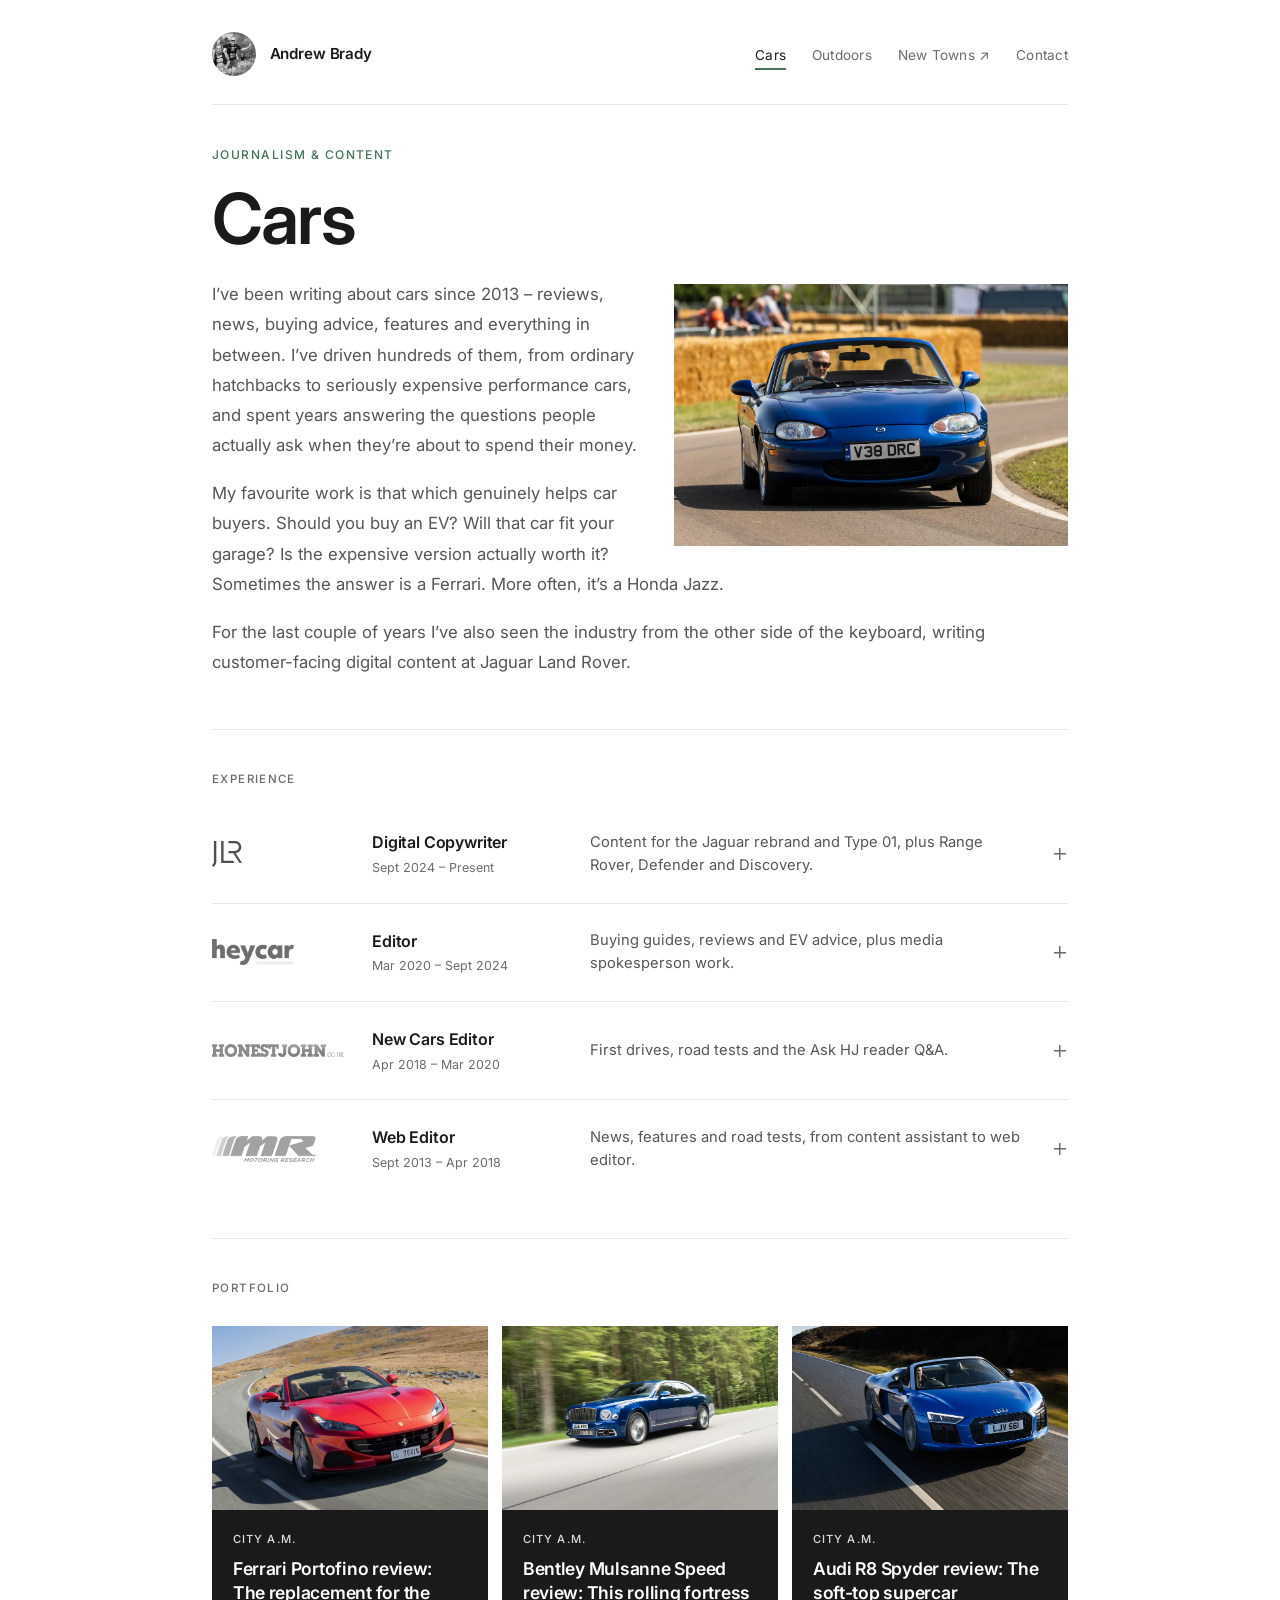
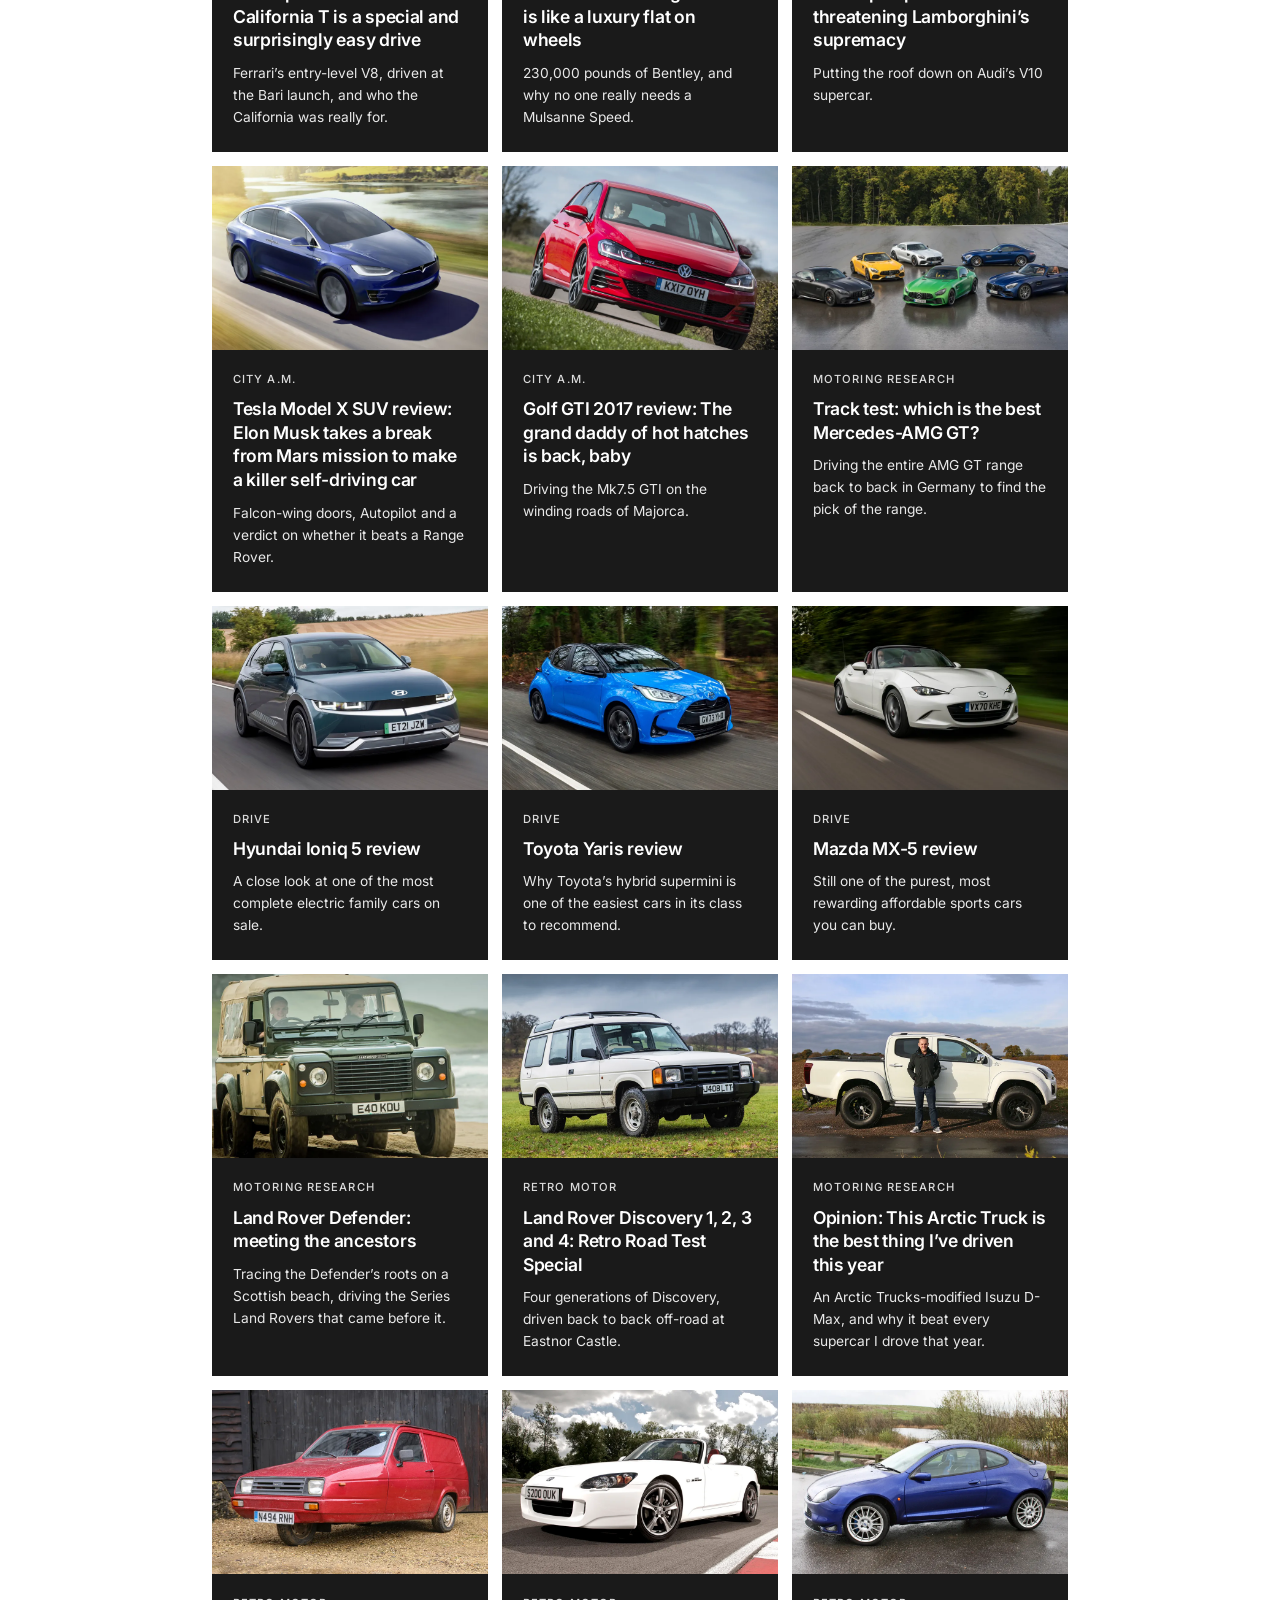
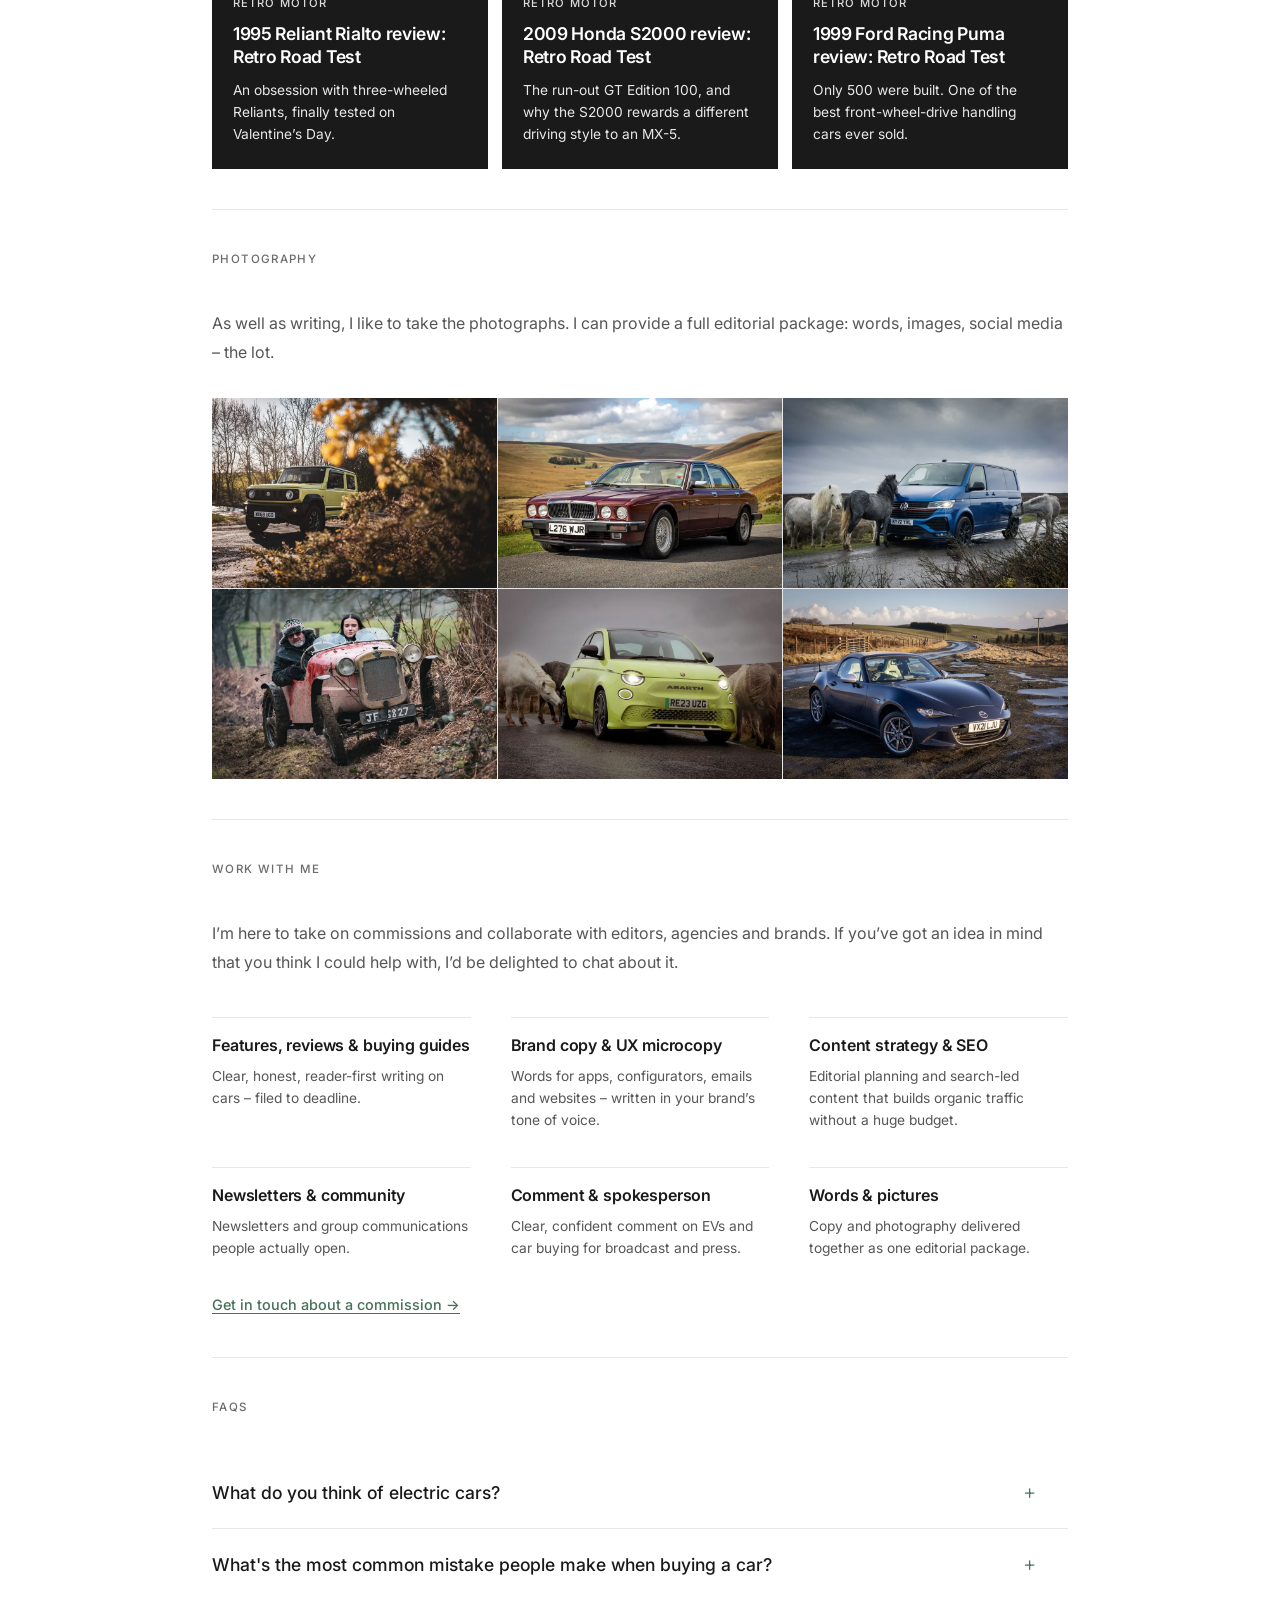
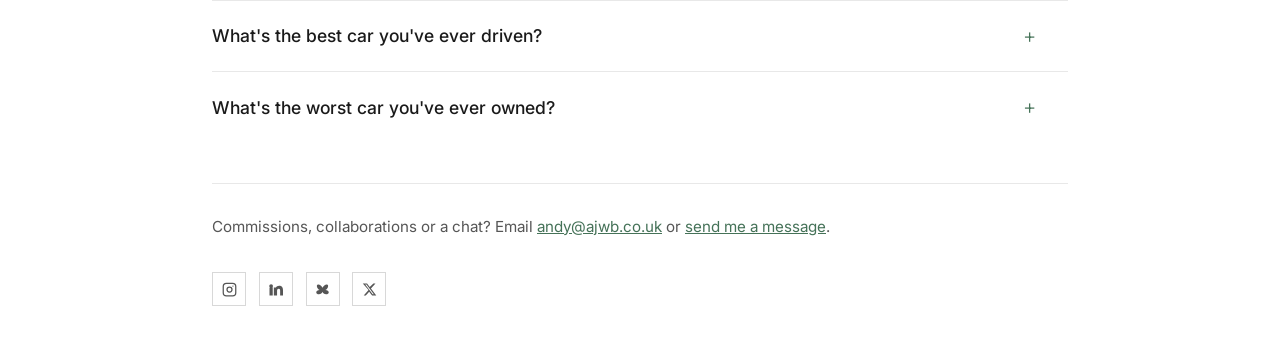
==== cars.html @ 85c13472 "redesign redesign" ====
<!DOCTYPE html>
<html lang="en">
<head>
  <meta charset="UTF-8"/>
  <meta name="viewport" content="width=device-width, initial-scale=1.0"/>
  <title>Cars - Andrew Brady</title>
  <meta name="description" content="Andrew Brady on cars: more than a decade as a journalist and editor at HonestJohn and heycar, now a Digital Copywriter at JLR. Career, opinion, portfolio and commissions."/>
  <link rel="canonical" href="https://andrewbrady.net/cars.html"/>
  <link rel="icon" href="data:image/svg+xml,%3Csvg xmlns=%27http://www.w3.org/2000/svg%27 viewBox=%270 0 64 64%27%3E%3Crect width=%2764%27 height=%2764%27 rx=%2712%27 fill=%27%23457258%27/%3E%3Ctext x=%2732%27 y=%2743%27 font-family=%27Arial,sans-serif%27 font-size=%2728%27 font-weight=%27700%27 fill=%27white%27 text-anchor=%27middle%27%3EAB%3C/text%3E%3C/svg%3E"/>
  <meta property="og:type" content="website"/>
  <meta property="og:site_name" content="Andrew Brady"/>
  <meta property="og:title" content="Cars - Andrew Brady"/>
  <meta property="og:description" content="Andrew Brady on cars: more than a decade as a journalist and editor at HonestJohn and heycar, now a Digital Copywriter at JLR. Career, opinion, portfolio and commissions."/>
  <meta property="og:url" content="https://andrewbrady.net/cars.html"/>
  <meta property="og:image" content="https://andrewbrady.net/img/og-cars.jpg"/>
  <meta name="twitter:card" content="summary_large_image"/>
  <!-- Google tag (gtag.js) -->
<script async src="https://www.googletagmanager.com/gtag/js?id=G-EZ90FHD4YD"></script>
<script>
  window.dataLayer = window.dataLayer || [];
  function gtag(){dataLayer.push(arguments);}
  gtag('js', new Date());

  gtag('config', 'G-EZ90FHD4YD');
</script>
  <link rel="preconnect" href="https://fonts.googleapis.com"/>
  <link href="https://fonts.googleapis.com/css2?family=Inter:wght@300;400;500;600;700&display=swap" rel="stylesheet"/>
  <link rel="stylesheet" href="style.css"/>
</head>
<body class="inner">
<div class="wrap">
  <header class="site-header">
    <a class="brand" href="index.html">
      <img class="brand-photo" src="img/andrew-brady-running-a-trail-race.webp" alt="" />
      <span class="brand-name">Andrew Brady</span>
    </a>
    <nav aria-label="Primary">
      <ul class="nav-links">
      <li><a href="cars.html" aria-current="page">Cars</a></li>
      <li><a href="outdoors.html">Outdoors</a></li>
      <li><a href="https://newtowns.uk" target="_blank" rel="noopener">New Towns &nearr;</a></li>
      <li><a href="contact.html">Contact</a></li>
    </ul>
    </nav>
  </header>

  <div class="page-head">
    <p class="intro-name">Journalism &amp; content</p>
    <h1>Cars</h1>
    <div class="lede-wrap">
      <img class="cars-intro-photo" src="img/sw-mx5-goodwood.webp" alt="Andrew driving his Mazda MX-5 at the Goodwood Festival of Speed" />
      <p class="page-lede">I&rsquo;ve been writing about cars since 2013 &ndash; reviews, news, buying advice, features and everything in between. I&rsquo;ve driven hundreds of them, from ordinary hatchbacks to seriously expensive performance cars, and spent years answering the questions people actually ask when they&rsquo;re about to spend their money.</p>
      <p class="page-lede">My favourite work is that which genuinely helps car buyers. Should you buy an EV? Will that car fit your garage? Is the expensive version actually worth it? Sometimes the answer is a Ferrari. More often, it&rsquo;s a Honda Jazz.</p>
      <p class="page-lede">For the last couple of years I&rsquo;ve also seen the industry from the other side of the keyboard, writing customer-facing digital content at Jaguar Land Rover.</p>
    </div>
  </div>

  <section id="work">
    <h2 class="section-label">Experience</h2>
    <div class="exp-blocks">

      <div class="exp-row">
        <button type="button" class="exp-block feature" aria-expanded="false" onclick="toggleExp(this)">
          <img class="exp-logo" src="[data-uri]" alt="Jaguar Land Rover" />
          <div class="exp-role">Digital Copywriter</div>
          <div class="exp-dates">Sept 2024 &ndash; Present</div>
          <div class="exp-tagline">Content for the Jaguar rebrand and Type 01, plus Range Rover, Defender and Discovery.</div>
          <div class="exp-summary"><div class="exp-summary-inner"><img class="exp-photo" src="img/exp-jaguar-type01-reveal.webp" alt="The Jaguar Type 01 concept on display at the JLR rebrand reveal" />I write across JLR&rsquo;s customer-facing digital platforms &ndash; from the vehicle configurator to in-app content and, occasionally, messages that show up in the car.<br><br>A particular highlight has been working on Jaguar&rsquo;s rebrand and the launch of the new Type 01. My role has involved championing Jaguar&rsquo;s distinctive tone of voice across customer journeys and marketing campaigns, while also contributing to press releases and content for the new Jaguar App. Having spent years reporting on the car industry, it&rsquo;s been fascinating to see behind the scenes of one of the biggest automotive launches in recent years.<br><br>And I&rsquo;ve discovered that writing copy for a car manufacturer isn&rsquo;t as simple as bashing out some words. It means working with stakeholders across the business, understanding what different teams need and bringing a lot of competing feedback together without losing sight of the person at the other end of it. I&rsquo;ve also led several AI training sessions for colleagues &ndash; something I certainly didn&rsquo;t expect when I joined JLR, but one of the most enjoyable parts of the job.</div></div>
        </button>
      </div>

      <div class="exp-row split">
        <button type="button" class="exp-block medium" aria-expanded="false" onclick="toggleExp(this)">
          <img class="exp-logo" src="img/heycar.png" alt="heycar" />
          <div class="exp-role">Editor</div>
          <div class="exp-dates">Mar 2020 &ndash; Sept 2024</div>
          <div class="exp-tagline">Buying guides, reviews and EV advice, plus media spokesperson work.</div>
          <div class="exp-summary"><div class="exp-summary-inner"><img class="exp-photo" src="img/exp-heycar-itv-news.webp" alt="Andrew being interviewed by ITV News Central as heycar's editor" />I joined heycar with a remit to bring the same kind of no-nonsense advice I'd been writing at HonestJohn.co.uk &ndash; buying guides, ownership tips and detailed car reviews.<br><br>Alongside the editorial work came a steep SEO learning curve, with a strong focus on building high-intent organic traffic in a competitive space without the marketing budgets of our rivals.<br><br>My favourite project was heycar e-quipped: 10-minute calls where customers could ask a real person anything about electric vehicles. That person was me &ndash; and speaking directly to buyers like that remains one of the highlights of my career.<br><br>I also became heycar's media spokesperson on electric cars, including an appearance on ITV Central News.</div></div>
        </button>

        <button type="button" class="exp-block medium" aria-expanded="false" onclick="toggleExp(this)">
          <img class="exp-logo" src="img/honestjohn-co-uk.png" alt="HonestJohn.co.uk" />
          <div class="exp-role">New Cars Editor</div>
          <div class="exp-dates">Apr 2018 &ndash; Mar 2020</div>
          <div class="exp-tagline">First drives, road tests and the Ask HJ reader Q&amp;A.</div>
          <div class="exp-summary"><div class="exp-summary-inner"><img class="exp-photo" src="img/standing-next-to-a-volkswagen-e-golf-on-a-honest.webp" alt="Standing next to a Volkswagen e-Golf on a HonestJohn review" />Probably the best job a 20-something car enthusiast can have. I wrote first drives and road tests, spending a good portion of my time travelling across Europe in the latest cars, and ran the test car diary, which meant driving something different almost every week.<br><br>A standout part of the role was answering reader questions on the infamous Ask HJ &ndash; real people asking real questions about cars they were about to spend real money on. No horsepower chat, no 0&ndash;60 times. Just &ldquo;will this fit in my garage?&rdquo; and &ldquo;will it actually break down?&rdquo;<br><br>Answering hundreds of those taught me more about what car buyers actually care about than any press launch ever could. The answer, more often than not, was a Honda Jazz.</div></div>
        </button>
      </div>

      <div class="exp-row">
        <button type="button" class="exp-block small" aria-expanded="false" onclick="toggleExp(this)">
          <img class="exp-logo" src="img/motoring-research.png" alt="Motoring Research" />
          <div class="exp-role">Web Editor</div>
          <div class="exp-dates">Sept 2013 &ndash; Apr 2018</div>
          <div class="exp-tagline">News, features and road tests, from content assistant to web editor.</div>
          <div class="exp-summary"><div class="exp-summary-inner"><img class="exp-photo" src="img/kneeling-next-to-a-reliant-robin-with-a-rose-ear.webp" alt="Kneeling next to a Reliant Robin with a rose, early Motoring Research days" />I joined Motoring Research straight out of university and worked my way up from content assistant to web editor. News, features, launches, road tests, long-term reviews &ndash; the full mix, often under serious deadline pressure in a small team that consistently punched above its weight.<br><br>Along the way I picked up bylines in Fleet News, MSN Cars, PistonHeads, City AM and Auto Italia, and drove more cars than I can realistically remember.<br><br>The real value wasn't the mileage or the cuttings &ndash; it was the deadline discipline and editorial judgement that everything since has been built on.</div></div>
        </button>
      </div>

    </div>
  </section>

  <section id="selected-work">
    <h2 class="section-label">Portfolio</h2>
    <div class="opinion-grid">
        <a class="opinion-card" href="https://www.cityam.com/ferrari-portofino-review-replacement-california-t-special/" target="_blank" rel="noopener">
          <img class="opinion-thumb" src="img/sw-ferrari-portofino.webp" alt="" loading="lazy" />
          <p class="opinion-date">City A.M.</p>
          <p class="opinion-title">Ferrari Portofino review: The replacement for the California T is a special and surprisingly easy drive</p>
          <p class="opinion-teaser">Ferrari&rsquo;s entry-level V8, driven at the Bari launch, and who the California was really for.</p>
        </a>
        <a class="opinion-card" href="https://www.cityam.com/bentley-mulsanne-speed-review-rolling-fortress-like-luxury/" target="_blank" rel="noopener">
          <img class="opinion-thumb" src="img/sw-bentley-mulsanne.webp" alt="" loading="lazy" />
          <p class="opinion-date">City A.M.</p>
          <p class="opinion-title">Bentley Mulsanne Speed review: This rolling fortress is like a luxury flat on wheels</p>
          <p class="opinion-teaser">230,000 pounds of Bentley, and why no one really needs a Mulsanne Speed.</p>
        </a>
        <a class="opinion-card" href="https://www.cityam.com/audi-r8-spyder-review-soft-top-supercar-threatening/" target="_blank" rel="noopener">
          <img class="opinion-thumb" src="img/sw-audi-r8-spyder.webp" alt="" loading="lazy" />
          <p class="opinion-date">City A.M.</p>
          <p class="opinion-title">Audi R8 Spyder review: The soft-top supercar threatening Lamborghini&rsquo;s supremacy</p>
          <p class="opinion-teaser">Putting the roof down on Audi&rsquo;s V10 supercar.</p>
        </a>
        <a class="opinion-card" href="https://www.cityam.com/tesla-model-x-suv-review-elon-musk-takes-break-mars-mission/" target="_blank" rel="noopener">
          <img class="opinion-thumb" src="img/sw-tesla-model-x.webp" alt="" loading="lazy" />
          <p class="opinion-date">City A.M.</p>
          <p class="opinion-title">Tesla Model X SUV review: Elon Musk takes a break from Mars mission to make a killer self-driving car</p>
          <p class="opinion-teaser">Falcon-wing doors, Autopilot and a verdict on whether it beats a Range Rover.</p>
        </a>
        <a class="opinion-card" href="https://www.cityam.com/golf-gti-2017-review-grand-daddy-hot-hatches-back-baby/" target="_blank" rel="noopener">
          <img class="opinion-thumb" src="img/sw-golf-gti.webp" alt="" loading="lazy" />
          <p class="opinion-date">City A.M.</p>
          <p class="opinion-title">Golf GTI 2017 review: The grand daddy of hot hatches is back, baby</p>
          <p class="opinion-teaser">Driving the Mk7.5 GTI on the winding roads of Majorca.</p>
        </a>
        <a class="opinion-card" href="https://www.motoringresearch.com/car-news/mercedes-amg-gt-tested/" target="_blank" rel="noopener">
          <img class="opinion-thumb" src="img/sw-mercedes-amg-gt.webp" alt="" loading="lazy" />
          <p class="opinion-date">Motoring Research</p>
          <p class="opinion-title">Track test: which is the best Mercedes-AMG GT?</p>
          <p class="opinion-teaser">Driving the entire AMG GT range back to back in Germany to find the pick of the range.</p>
        </a>
        <a class="opinion-card" href="https://drive.co.uk/cars/hyundai/ioniq-5/review" target="_blank" rel="noopener">
          <img class="opinion-thumb" src="img/sw-hyundai-ioniq-5.webp" alt="" loading="lazy" />
          <p class="opinion-date">Drive</p>
          <p class="opinion-title">Hyundai Ioniq 5 review</p>
          <p class="opinion-teaser">A close look at one of the most complete electric family cars on sale.</p>
        </a>
        <a class="opinion-card" href="https://drive.co.uk/cars/toyota/yaris/review" target="_blank" rel="noopener">
          <img class="opinion-thumb" src="img/sw-toyota-yaris.webp" alt="" loading="lazy" />
          <p class="opinion-date">Drive</p>
          <p class="opinion-title">Toyota Yaris review</p>
          <p class="opinion-teaser">Why Toyota&rsquo;s hybrid supermini is one of the easiest cars in its class to recommend.</p>
        </a>
        <a class="opinion-card" href="https://drive.co.uk/cars/mazda/mx-5/review" target="_blank" rel="noopener">
          <img class="opinion-thumb" src="img/sw-mazda-mx-5.webp" alt="" loading="lazy" />
          <p class="opinion-date">Drive</p>
          <p class="opinion-title">Mazda MX-5 review</p>
          <p class="opinion-teaser">Still one of the purest, most rewarding affordable sports cars you can buy.</p>
        </a>
        <a class="opinion-card" href="https://www.motoringresearch.com/features/land-rover-defender-meet-the-ancestors/" target="_blank" rel="noopener">
          <img class="opinion-thumb" src="img/sw-land-rover-defender-90.webp" alt="" loading="lazy" />
          <p class="opinion-date">Motoring Research</p>
          <p class="opinion-title">Land Rover Defender: meeting the ancestors</p>
          <p class="opinion-teaser">Tracing the Defender&rsquo;s roots on a Scottish beach, driving the Series Land Rovers that came before it.</p>
        </a>
        <a class="opinion-card" href="https://www.retromotor.co.uk/retro-road-test/land-rover-discovery-retro-road-test-special/" target="_blank" rel="noopener">
          <img class="opinion-thumb" src="img/sw-land-rover-discovery.webp" alt="" loading="lazy" />
          <p class="opinion-date">Retro Motor</p>
          <p class="opinion-title">Land Rover Discovery 1, 2, 3 and 4: Retro Road Test Special</p>
          <p class="opinion-teaser">Four generations of Discovery, driven back to back off-road at Eastnor Castle.</p>
        </a>
        <a class="opinion-card" href="https://www.motoringresearch.com/car-news/opinion/isuzu-dmax-at35-arctic-truck/" target="_blank" rel="noopener">
          <img class="opinion-thumb" src="img/sw-isuzu-dmax-at35.webp" alt="" loading="lazy" />
          <p class="opinion-date">Motoring Research</p>
          <p class="opinion-title">Opinion: This Arctic Truck is the best thing I&rsquo;ve driven this year</p>
          <p class="opinion-teaser">An Arctic Trucks-modified Isuzu D-Max, and why it beat every supercar I drove that year.</p>
        </a>
        <a class="opinion-card" href="https://www.retromotor.co.uk/retro-road-test/1995-reliant-rialto-review/" target="_blank" rel="noopener">
          <img class="opinion-thumb" src="img/sw-reliant-rialto.webp" alt="" loading="lazy" />
          <p class="opinion-date">Retro Motor</p>
          <p class="opinion-title">1995 Reliant Rialto review: Retro Road Test</p>
          <p class="opinion-teaser">An obsession with three-wheeled Reliants, finally tested on Valentine&rsquo;s Day.</p>
        </a>
        <a class="opinion-card" href="https://www.retromotor.co.uk/retro-road-test/2009-honda-s2000-gt-100-edition-review/" target="_blank" rel="noopener">
          <img class="opinion-thumb" src="img/sw-honda-s2000.webp" alt="" loading="lazy" />
          <p class="opinion-date">Retro Motor</p>
          <p class="opinion-title">2009 Honda S2000 review: Retro Road Test</p>
          <p class="opinion-teaser">The run-out GT Edition 100, and why the S2000 rewards a different driving style to an MX-5.</p>
        </a>
        <a class="opinion-card" href="https://www.retromotor.co.uk/retro-road-test/1999-ford-racing-puma-review/" target="_blank" rel="noopener">
          <img class="opinion-thumb" src="img/sw-ford-racing-puma.webp" alt="" loading="lazy" />
          <p class="opinion-date">Retro Motor</p>
          <p class="opinion-title">1999 Ford Racing Puma review: Retro Road Test</p>
          <p class="opinion-teaser">Only 500 were built. One of the best front-wheel-drive handling cars ever sold.</p>
        </a>
    </div>
  </section>

  <section id="photography">
    <h2 class="section-label">Photography</h2>
    <p class="contact-body" style="margin-bottom: 2rem;">As well as writing, I like to take the photographs. I can provide a full editorial package: words, images, social media &ndash; the lot.</p>
    <div class="photo-grid">
      <figure class="photo-item">
        <img src="img/suzuki-jimny.webp" alt="Suzuki Jimny" loading="lazy" />
        <figcaption>Suzuki Jimny</figcaption>
      </figure>
      <figure class="photo-item">
        <img src="img/jaguar-xj-scottish-highlands.webp" alt="Jaguar XJ — Scottish Highlands" loading="lazy" />
        <figcaption>Jaguar XJ40</figcaption>
      </figure>
      <figure class="photo-item">
        <img src="img/vw-transporter-shropshire-moorland.webp" alt="VW Transporter — Shropshire moorland" loading="lazy" />
        <figcaption>Volkswagen Transporter Sportline</figcaption>
      </figure>
      <figure class="photo-item">
        <img src="img/austin-seven-vintage-trial.webp" alt="Austin Seven — vintage trial" loading="lazy" />
        <figcaption>Austin Seven</figcaption>
      </figure>
      <figure class="photo-item">
        <img src="img/abarth-500e-welsh-moorland.webp" alt="Abarth 500e — Welsh moorland" loading="lazy" />
        <figcaption>Abarth 500e</figcaption>
      </figure>
      <figure class="photo-item">
        <img src="img/mazda-mx-5-rf.webp" alt="Mazda MX-5 RF" loading="lazy" />
        <figcaption>Mazda MX-5</figcaption>
      </figure>
    </div>
  </section>

  <section id="services">
    <h2 class="section-label">Work with me</h2>
    <p class="outdoors-intro">I&rsquo;m here to take on commissions and collaborate with editors, agencies and brands. If you&rsquo;ve got an idea in mind that you think I could help with, I&rsquo;d be delighted to chat about it.</p>
    <div class="service-grid">
      <div class="service">
        <div class="service-title">Features, reviews &amp; buying guides</div>
        <p class="service-body">Clear, honest, reader-first writing on cars &ndash; filed to deadline.</p>
      </div>
      <div class="service">
        <div class="service-title">Brand copy &amp; UX microcopy</div>
        <p class="service-body">Words for apps, configurators, emails and websites &ndash; written in your brand&rsquo;s tone of voice.</p>
      </div>
      <div class="service">
        <div class="service-title">Content strategy &amp; SEO</div>
        <p class="service-body">Editorial planning and search-led content that builds organic traffic without a huge budget.</p>
      </div>
      <div class="service">
        <div class="service-title">Newsletters &amp; community</div>
        <p class="service-body">Newsletters and group communications people actually open.</p>
      </div>
      <div class="service">
        <div class="service-title">Comment &amp; spokesperson</div>
        <p class="service-body">Clear, confident comment on EVs and car buying for broadcast and press.</p>
      </div>
      <div class="service">
        <div class="service-title">Words &amp; pictures</div>
        <p class="service-body">Copy and photography delivered together as one editorial package.</p>
      </div>
    </div>
    <a class="cta-link" href="contact.html">Get in touch about a commission &rarr;</a>
  </section>

  <section id="qa">
    <h2 class="section-label">FAQs</h2>

    <div class="qa-item">
      <div class="qa-q">What do you think of electric cars?</div>
      <div class="qa-a"><div class="qa-a-inner"><div class="qa-a-inner-pad">
        <p>I&apos;m a big fan of electric cars and I&rsquo;ll happily tell anyone who&apos;ll listen that my Hyundai Kona Electric is the best - and most sensible - car I&apos;ve ever bought. It&apos;s incredibly cheap to run, easy to drive and needs less maintenance than anything else I&apos;ve owned (including a push bike).</p>
        <p>They&apos;re not for everyone - I wouldn&apos;t recommend an EV to anyone who can&apos;t charge at home. But given a fair chance, I think a lot of car buyers would be better off with one.</p>
        <p>I&apos;m always happy to chat about whether an electric car is right for you - just drop me a message using the form below.</p>
      </div></div></div>
    </div>

    <div class="qa-item">
      <div class="qa-q">What&apos;s the most common mistake people make when buying a car?</div>
      <div class="qa-a"><div class="qa-a-inner"><div class="qa-a-inner-pad">
        <p>Going in like they&apos;re heading into battle.</p>
        <p>There&apos;s a widespread assumption that the salesperson is the enemy - someone to outsmart, haggle with, keep at arm&apos;s length. And yes, there are bad ones out there.</p>
        <p>But most salespeople genuinely want to put you in the right car. That&apos;s how they build a reputation, get referrals and sleep at night.</p>
        <p>It&apos;s easier than ever to do your research - know your budget and what you&apos;re looking for - but go in with an open mind and a bit of warmth. Build a rapport and you&apos;ll find the whole process easier than if you treat them like the enemy.</p>
        <p>Buying a car should be exciting. Enjoy it.</p>
      </div></div></div>
    </div>

    <div class="qa-item">
      <div class="qa-q">What&apos;s the best car you&apos;ve ever driven?</div>
      <div class="qa-a"><div class="qa-a-inner"><div class="qa-a-inner-pad">
        <p>On paper, I should say something suitably impressive - maybe the Rolls-Royce Phantom I took to Vienna, or the Ferrari GTC4Lusso that nearly got me arrested in Italy.</p>
        <p>But honestly, I like an underdog.</p>
        <p>I&apos;m sad that I&apos;ve never owned a Kia Picanto. Oh, and I love a Mazda MX-5. I&apos;ve owned one of each generation. They&apos;re about as exciting as it gets for me.</p>
      </div></div></div>
    </div>

    <div class="qa-item">
      <div class="qa-q">What&apos;s the worst car you&apos;ve ever owned?</div>
      <div class="qa-a"><div class="qa-a-inner"><div class="qa-a-inner-pad">
        <p>I&apos;ve owned some genuine duffers over the years, but the scariest was an old Porsche Boxster S with 140,000 miles on the clock.</p>
        <p>I was going through my &ldquo;meet the heroes&rdquo; era and bought a BMW 540i that I just couldn&apos;t get excited about. I chucked it on Facebook Marketplace and someone offered their Boxster as a direct swap.</p>
        <p>I&apos;d always wanted one so it was a no-brainer. We met at a motorway services on the M6 on a cold December morning and swapped keys - no real inspection, no negotiation, little common sense. It was a way out of a BMW I didn&apos;t love.</p>
        <p>It was wonderful in some ways, but my local Porsche specialist booked me a quarterly appointment in his diary. Each visit was expensive, and the car rarely lasted a full three months without needing attention. I soon sold it and bought another MX-5.</p>
      </div></div></div>
    </div>

  </section>

  <section class="contact-strip" id="contact-strip">
    <p class="contact-body">Commissions, collaborations or a chat? Email <a href="mailto:andy@ajwb.co.uk" style="color: var(--accent);">andy@ajwb.co.uk</a> or <a href="contact.html" style="color: var(--accent);">send me a message</a>.</p>
    <div class="contact-socials" style="margin-top: 1.2rem; padding-top: 0; border-top: none;">
      <a href="https://instagram.com/TheAndrewBrady" target="_blank" rel="noopener" class="contact-social-icon" aria-label="Instagram">
        <svg width="18" height="18" viewBox="0 0 24 24" fill="none" stroke="currentColor" stroke-width="2" stroke-linecap="round" stroke-linejoin="round"><rect x="2" y="2" width="20" height="20" rx="5" ry="5"/><circle cx="12" cy="12" r="4"/><circle cx="17.5" cy="6.5" r="1" fill="currentColor" stroke="none"/></svg>
      </a>
      <a href="https://uk.linkedin.com/in/theandrewbrady" target="_blank" rel="noopener" class="contact-social-icon" aria-label="LinkedIn">
        <svg width="18" height="18" viewBox="0 0 24 24" fill="currentColor"><path d="M4.98 3.5C3.34 3.5 2 4.84 2 6.48c0 1.65 1.34 3 2.98 3a3 3 0 0 0 0-6zM2.4 21.5h5.16V8.98H2.4V21.5zM9.34 8.98v12.52h5.16v-6.96c0-1.84.35-3.62 2.64-3.62 2.25 0 2.28 2.1 2.28 3.74v6.84H24v-7.73c0-4.49-.97-7.94-6.2-7.94-2.51 0-4.2 1.38-4.89 2.68h-.07V8.98H9.34z"/></svg>
      </a>
      <a href="https://bsky.app/profile/andyjwb.co.uk" target="_blank" rel="noopener" class="contact-social-icon" aria-label="Bluesky">
        <svg width="18" height="18" viewBox="0 0 24 24" fill="currentColor"><path d="M12 9.2C10.5 6.4 7.9 4 5.4 4 3.9 4 3 4.9 3 6.4c0 1.9 1.1 5 4.4 6.3-3.3 0-5.4 1.6-5.4 3.7 0 2.1 1.9 3.3 4.3 3.3 2.9 0 5.1-1.9 5.7-4 .6 2.1 2.8 4 5.7 4 2.4 0 4.3-1.2 4.3-3.3 0-2.1-2.1-3.7-5.4-3.7 3.3-1.3 4.4-4.4 4.4-6.3C21 4.9 20.1 4 18.6 4c-2.5 0-5.1 2.4-6.6 5.2z"/></svg>
      </a>
      <a href="https://x.com/TheAndrewBrady" target="_blank" rel="noopener" class="contact-social-icon" aria-label="X / Twitter">
        <svg width="18" height="18" viewBox="0 0 24 24" fill="currentColor"><path d="M18.244 2.25h3.308l-7.227 8.26 8.502 11.24H16.17l-4.714-6.231-5.401 6.231H2.746l7.73-8.835L1.254 2.25H8.08l4.253 5.622 5.911-5.622zm-1.161 17.52h1.833L7.084 4.126H5.117z"/></svg>
      </a>
    </div>
  </section>

</div>
<script>

    function toggleExp(btn) {
      const isOpen = btn.classList.contains('is-open');
      document.querySelectorAll('.exp-block').forEach(b => {
        b.classList.remove('is-open');
        b.setAttribute('aria-expanded', 'false');
        const summary = b.querySelector('.exp-summary');
        if (summary) summary.style.maxHeight = '0px';
      });
      if (!isOpen) {
        btn.classList.add('is-open');
        btn.setAttribute('aria-expanded', 'true');
        const summary = btn.querySelector('.exp-summary');
        if (summary) summary.style.maxHeight = summary.scrollHeight + 40 + 'px';
      }
    }

    document.querySelectorAll('.qa-q').forEach(q => {
      q.setAttribute('role', 'button');
      q.setAttribute('tabindex', '0');
      q.setAttribute('aria-expanded', 'false');
      const toggle = () => {
        const item = q.closest('.qa-item');
        const isOpen = item.classList.contains('open');
        document.querySelectorAll('.qa-item').forEach(i => {
          i.classList.remove('open');
          i.querySelector('.qa-q').setAttribute('aria-expanded', 'false');
        });
        if (!isOpen) {
          item.classList.add('open');
          q.setAttribute('aria-expanded', 'true');
        }
      };
      q.addEventListener('click', toggle);
      q.addEventListener('keydown', e => {
        if (e.key === 'Enter' || e.key === ' ') { e.preventDefault(); toggle(); }
      });
    });

  </script>
</body>
</html>
---- style.css ----
:root {
      --bg:     #ffffff;
      --ink:    #1a1a1a;
      --mid:    #565656;
      --soft:   #6b6b6b;
      --accent: #457258;
      --rule:   #e8e8e8;
      --bg2:    #f3f3f3;
      --chalk:  #fafafa;
      --serif:  'Inter', sans-serif;
      --sans:   'Inter', sans-serif;
    }

    *, *::before, *::after { box-sizing: border-box; margin: 0; padding: 0; }
    html { scroll-behavior: smooth; }

    body {
      background: var(--bg);
      color: var(--ink);
      font-family: var(--sans);
      font-weight: 400;
      line-height: 1.65;
      -webkit-font-smoothing: antialiased;
    }

    /* ── LAYOUT ── */
    .wrap {
      max-width: 920px;
      margin: 0 auto;
      padding: 0 2rem;
    }

    /* ── NAV ── */
    nav {
      padding: 2.5rem 0;
      display: flex;
      justify-content: space-between;
      align-items: baseline;
    }

    .nav-name {
      font-family: var(--serif);
      font-size: 1.05rem;
      font-weight: 600;
      color: var(--ink);
      letter-spacing: -0.01em;
    }

    .nav-links {
      display: flex;
      gap: 0.4rem 1.6rem;
      flex-wrap: wrap;
      list-style: none;
    }

    .nav-links a {
      font-size: 0.8rem;
      color: var(--soft);
      text-decoration: none;
      letter-spacing: 0.04em;
      transition: color 0.2s;
    }

    .nav-links a:hover { color: var(--ink); }

    /* ── HERO ── */
    .hero {
      padding: 3.5rem 0 4rem;
      border-top: 1px solid var(--rule);
    }

    .hero-photo {
      float: right;
      width: 380px;
      height: auto;
      border-radius: 4px;
      margin: 0 0 1.5rem 2.5rem;
      filter: grayscale(1) contrast(1.05);
    }

    .hero-clear { clear: both; }

    .hero-label {
      font-size: 0.75rem;
      letter-spacing: 0.12em;
      text-transform: uppercase;
      color: var(--accent);
      margin-bottom: 1.8rem;
      font-weight: 500;
    }

    h1 {
      font-family: var(--serif);
      font-size: clamp(2.8rem, 6vw, 4.2rem);
      font-weight: 600;
      line-height: 1.08;
      color: var(--ink);
      margin-bottom: 2rem;
      letter-spacing: -0.025em;
    }

    h1 em {
      font-style: normal;
      font-weight: 400;
      color: var(--mid);
    }

    .hero-bio {
      font-size: 1.05rem;
      color: var(--mid);
      line-height: 1.8;
    }

    .hero-bio a {
      color: var(--accent);
      text-decoration: none;
      border-bottom: 1px solid currentColor;
    }

    /* ── SECTIONS ── */
    section {
      padding: 2.5rem 0;
      border-top: 1px solid var(--rule);
    }

    .section-label {
      font-size: 0.72rem;
      letter-spacing: 0.12em;
      text-transform: uppercase;
      color: var(--soft);
      font-weight: 500;
      margin-bottom: 2.5rem;
    }

    /* ── TIMELINE ── */
    .tl-item {
      display: grid;
      grid-template-columns: 140px 1fr;
      gap: 1.5rem;
      padding: 1.8rem 0;
      border-bottom: 1px solid var(--rule);
    }

    .tl-item:first-child { padding-top: 0; }
    .tl-item:last-child  { border-bottom: none; padding-bottom: 0; }

    .tl-period {
      font-size: 0.78rem;
      color: var(--soft);
      padding-top: 0.2rem;
      line-height: 1.5;
    }

    .tl-role {
      font-family: var(--serif);
      font-size: 1.15rem;
      font-weight: 500;
      color: var(--ink);
      margin-bottom: 0.2rem;
    }

    .tl-org {
      font-size: 0.8rem;
      color: var(--accent);
      font-weight: 500;
      letter-spacing: 0.05em;
      text-transform: uppercase;
      margin-bottom: 0.6rem;
    }

    .tl-desc {
      font-size: 0.9rem;
      color: var(--mid);
      line-height: 1.72;
    }

    /* ── OUTDOORS ── */
    .outdoors-intro {
      font-size: 1rem;
      color: var(--mid);
      line-height: 1.8;
      margin-bottom: 2.5rem;
    }

    .outdoors-grid {
      display: flex;
      flex-direction: column;
      gap: 14px;
      margin-bottom: 2rem;
    }

    .outdoors-item {
      background: var(--chalk);
      border: 1px solid var(--rule);
      padding: 1.6rem 1.8rem;
    }

    .outdoors-role {
      font-family: var(--serif);
      font-size: 1.15rem;
      font-weight: 500;
      color: var(--ink);
      margin-bottom: 0.3rem;
    }

    .outdoors-org {
      font-size: 0.7rem;
      font-weight: 500;
      letter-spacing: 0.1em;
      text-transform: uppercase;
      color: var(--accent);
      margin-bottom: 0.8rem;
    }

    .outdoors-body {
      font-size: 0.9rem;
      color: var(--mid);
      line-height: 1.7;
    }

    .outdoors-footnote {
      font-size: 0.88rem;
      color: var(--soft);
    }

    .outdoors-footnote a {
      color: var(--accent);
      text-decoration: none;
      border-bottom: 1px solid currentColor;
      font-style: normal;
    }

    /* ── OPINION ── */
    .opinion-intro {
      font-size: 1rem;
      color: var(--mid);
      line-height: 1.8;
      margin-bottom: 2.5rem;
    }

    .opinion-grid {
      display: grid;
      grid-template-columns: repeat(3, 1fr);
      gap: 14px;
    }

    .opinion-card {
      display: block;
      background: var(--chalk);
      border: 1px solid var(--rule);
      padding: 1.8rem 1.6rem;
      text-decoration: none;
      transition: border-color 0.2s, background 0.2s;
    }

    .opinion-thumb {
      width: 100%;
      height: 140px;
      object-fit: cover;
      border-radius: 3px;
      margin: -0.4rem -0.2rem 1.2rem;
      display: block;
    }

    .opinion-card:hover {
      border-color: var(--accent);
      background: var(--bg);
    }

    .opinion-date {
      font-size: 0.7rem;
      font-weight: 500;
      letter-spacing: 0.1em;
      text-transform: uppercase;
      color: var(--accent);
      margin-bottom: 0.8rem;
    }

    .opinion-title {
      font-family: var(--serif);
      font-size: 1.1rem;
      font-weight: 500;
      color: var(--ink);
      line-height: 1.35;
      margin-bottom: 0.7rem;
    }

    .opinion-teaser {
      font-size: 0.88rem;
      color: var(--mid);
      line-height: 1.6;
    }

    @media (max-width: 700px) {
      .opinion-grid { grid-template-columns: 1fr; }
    }

    /* ── CONTACT SOCIALS ── */
    .contact-socials {
      display: flex;
      gap: 0.8rem;
      margin-top: 2.5rem;
      padding-top: 2rem;
      border-top: 1px solid var(--rule);
    }

    .contact-social-icon {
      display: inline-flex;
      align-items: center;
      justify-content: center;
      width: 40px;
      height: 40px;
      background: var(--ink);
      color: #fff;
      border-radius: 4px;
      transition: opacity 0.2s;
    }

    .contact-social-icon:hover { opacity: 0.75; }

    .contact-social-icon svg { flex-shrink: 0; }

    /* ── Q&A ACCORDION ── */
    .qa-item {
      border-bottom: 1px solid var(--rule);
    }

    .qa-item:first-child { border-top: 1px solid var(--rule); }
    .qa-item:last-child { border-bottom: none; }

    .qa-q {
      font-family: var(--serif);
      font-size: 1.1rem;
      font-weight: 500;
      color: var(--ink);
      padding: 1.3rem 2rem 1.3rem 0;
      cursor: pointer;
      display: flex;
      justify-content: space-between;
      align-items: center;
      gap: 1rem;
      user-select: none;
      transition: color 0.2s;
      position: relative;
    }

    .qa-q:hover { color: var(--accent); }

    .qa-q::after {
      content: '+';
      font-family: var(--sans);
      font-size: 1.3rem;
      font-weight: 300;
      color: var(--accent);
      flex-shrink: 0;
      transition: transform 0.3s ease;
      line-height: 1;
    }

    .qa-item.open .qa-q::after {
      transform: rotate(45deg);
    }

    .qa-a {
      font-size: 0.92rem;
      color: var(--mid);
      line-height: 1.78;
      display: grid;
      grid-template-rows: 0fr;
      transition: grid-template-rows 0.35s ease;
    }

    .qa-item.open .qa-a {
      grid-template-rows: 1fr;
    }

    .qa-a-inner {
      overflow: hidden;
    }

    .qa-a-inner-pad {
      padding-bottom: 1.4rem;
    }

    .qa-a p + p { margin-top: 0.7rem; }

    /* ── EDUCATION ── */
    .edu-item {
      padding: 1.5rem 0;
      border-bottom: 1px solid var(--rule);
    }

    .edu-item:first-child { padding-top: 0; }
    .edu-item:last-child  { border-bottom: none; padding-bottom: 0; }

    .edu-qual {
      font-family: var(--serif);
      font-size: 1.1rem;
      font-weight: 500;
      margin-bottom: 0.2rem;
    }

    .edu-inst {
      font-size: 0.82rem;
      color: var(--soft);
    }

    /* ── CONTACT ── */
    .contact-body {
      font-size: 1rem;
      color: var(--mid);
      line-height: 1.8;
      margin-bottom: 2rem;
    }

    /* ── PHOTO GALLERY ── */
    .photo-grid {
      display: grid;
      grid-template-columns: repeat(3, 1fr);
      gap: 1px;
      background: var(--rule);
    }

    .photo-item {
      position: relative;
      overflow: hidden;
      aspect-ratio: 3/2;
      background: var(--bg2);
    }

    .photo-item img {
      width: 100%;
      height: 100%;
      object-fit: cover;
      display: block;
      transition: transform 0.4s ease;
      filter: saturate(0.9);
    }

    .photo-item:hover img {
      transform: scale(1.03);
      filter: saturate(1);
    }

    figcaption {
      position: absolute;
      bottom: 0;
      left: 0;
      right: 0;
      padding: 0.6rem 0.8rem;
      font-size: 0.72rem;
      color: rgba(255,255,255,0.85);
      background: linear-gradient(transparent, rgba(0,0,0,0.45));
      letter-spacing: 0.04em;
      opacity: 0;
      transition: opacity 0.3s;
    }

    .photo-item:hover figcaption { opacity: 1; }

    @media (max-width: 600px) {
      .photo-grid { grid-template-columns: repeat(2, 1fr); }
    }

    /* ── CONTACT FORM ── */

    .contact-form {
      margin-top: 2rem;
    }

    .form-row {
      display: grid;
      grid-template-columns: 1fr 1fr;
      gap: 1rem;
      margin-bottom: 1rem;
    }

    .form-group {
      display: flex;
      flex-direction: column;
      gap: 0.4rem;
      margin-bottom: 1rem;
    }

    .form-group label {
      font-size: 0.72rem;
      letter-spacing: 0.1em;
      text-transform: uppercase;
      color: var(--soft);
      font-weight: 500;
    }

    .form-group input,
    .form-group textarea {
      font-family: var(--sans);
      font-size: 0.95rem;
      font-weight: 300;
      color: var(--ink);
      background: white;
      border: 1px solid var(--rule);
      padding: 0.75rem 1rem;
      outline: none;
      transition: border-color 0.2s;
      resize: vertical;
      width: 100%;
    }

    .form-group input:focus,
    .form-group textarea:focus {
      border-color: var(--accent);
    }

    .form-group input::placeholder,
    .form-group textarea::placeholder {
      color: var(--soft);
    }

    .form-submit {
      font-family: var(--sans);
      font-size: 0.82rem;
      font-weight: 500;
      letter-spacing: 0.06em;
      color: white;
      background: var(--ink);
      border: none;
      padding: 0.85rem 2rem;
      cursor: pointer;
      transition: background 0.2s;
    }

    .form-submit:hover { background: var(--accent); }
    .form-submit:disabled { opacity: 0.5; cursor: default; }

    .form-confirmation {
      display: none;
      font-size: 0.9rem;
      color: var(--accent);
      margin-top: 1rem;
      font-style: italic;
    }

    @media (max-width: 520px) {
      .form-row { grid-template-columns: 1fr; }
      .hero-photo { float: none; width: 100%; max-width: 320px; margin: 0 0 1.5rem; display: block; }
    }

    /* ── FOOTER ── */
    footer {
      padding: 2.5rem 0;
      border-top: 1px solid var(--rule);
      font-size: 0.78rem;
      color: var(--soft);
    }

    /* ── FADE IN ── */
    .wrap > * {
      opacity: 0;
      animation: fadeIn 0.6s ease forwards;
    }

    nav   { animation-delay: 0s; }
    .hero { animation-delay: 0.15s; }
    section:nth-of-type(1) { animation-delay: 0.25s; }
    section:nth-of-type(2) { animation-delay: 0.3s; }
    section:nth-of-type(3) { animation-delay: 0.35s; }
    section:nth-of-type(4) { animation-delay: 0.4s; }
    footer { animation-delay: 0.45s; }

    @keyframes fadeIn {
      from { opacity: 0; transform: translateY(12px); }
      to   { opacity: 1; transform: translateY(0); }
    }

    /* ── EXPERIENCE PORTFOLIO BLOCKS ── */
    .exp-blocks {
      display: flex;
      flex-direction: column;
      gap: 14px;
    }

    .exp-row {
      display: grid;
      gap: 14px;
    }

    .exp-row.split { grid-template-columns: 1fr 1fr; }

    .exp-block {
      background: var(--chalk);
      border: 1px solid var(--rule);
      padding: 2.2rem 2rem;
      display: block;
      text-decoration: none;
      transition: border-color 0.2s, background 0.2s;
      position: relative;
      width: 100%;
      text-align: left;
      cursor: pointer;
      font: inherit;
      color: inherit;
    }

    .exp-block:hover,
    .exp-block.is-open {
      border-color: var(--accent);
      background: var(--bg);
    }

    .exp-block::after {
      content: '\002B';
      position: absolute;
      top: 1.6rem;
      right: 1.8rem;
      font-size: 1.3rem;
      line-height: 1;
      color: var(--soft);
      transition: opacity 0.2s, transform 0.25s, color 0.2s;
    }

    .exp-block:hover::after {
      color: var(--accent);
    }

    .exp-block.is-open::after {
      transform: rotate(45deg);
      color: var(--accent);
    }

    .exp-block.feature {
      padding: 3rem 2.5rem;
    }

    .exp-summary {
      max-height: 0;
      overflow: hidden;
      transition: max-height 0.35s ease, opacity 0.25s ease, margin-top 0.35s ease;
      opacity: 0;
      margin-top: 0;
    }

    .exp-summary-inner {
      font-size: 0.95rem;
      line-height: 1.7;
      color: var(--mid);
      padding-top: 1.4rem;
      border-top: 1px solid var(--rule);
    }

    .exp-photo {
      float: right;
      width: 220px;
      height: auto;
      border-radius: 3px;
      margin: 0 0 0.8rem 1.4rem;
    }

    @media (max-width: 600px) {
      .exp-photo {
        float: none;
        width: 100%;
        max-width: 320px;
        margin: 0 0 1rem;
        display: block;
      }
    }

    .exp-block.is-open .exp-summary {
      opacity: 1;
      margin-top: 1.4rem;
    }

    .exp-wordmark {
      font-family: var(--serif);
      font-weight: 600;
      letter-spacing: -0.02em;
      color: var(--ink);
      line-height: 1;
    }

    .exp-logo {
      display: block;
      height: auto;
      width: auto;
    }

    .exp-block.feature .exp-logo { height: 48px; max-width: 100%; }
    .exp-block.medium .exp-logo { max-height: 32px; max-width: 220px; }
    .exp-block.small .exp-logo { height: 26px; max-width: 100%; }

    .exp-block.feature .exp-wordmark {
      font-size: 3rem;
    }

    .exp-block.medium .exp-wordmark {
      font-size: 2.1rem;
    }

    .exp-block.small .exp-wordmark {
      font-size: 1.7rem;
    }

    .exp-role {
      font-size: 0.7rem;
      font-weight: 500;
      letter-spacing: 0.12em;
      text-transform: uppercase;
      color: var(--accent);
      margin-top: 0.7rem;
    }

    .exp-block.small .exp-role {
      margin-top: 0.5rem;
    }

    /* ── RESPONSIVE ── */
    @media (max-width: 520px) {
      .tl-item { grid-template-columns: 1fr; gap: 0.3rem; }
      .tl-period { padding-top: 0; }
      nav { flex-direction: column; gap: 1rem; }
      .exp-row.split { grid-template-columns: 1fr; }
    }

    /* ── PHOTO GALLERY ── */
    .photo-grid {
      display: grid;
      grid-template-columns: repeat(3, 1fr);
      gap: 1px;
      background: var(--rule);
    }

    .photo-item {
      position: relative;
      overflow: hidden;
      aspect-ratio: 3/2;
      background: var(--bg2);
    }

    .photo-item img {
      width: 100%;
      height: 100%;
      object-fit: cover;
      display: block;
      transition: transform 0.4s ease;
      filter: saturate(0.9);
    }

    .photo-item:hover img {
      transform: scale(1.03);
      filter: saturate(1);
    }

    figcaption {
      position: absolute;
      bottom: 0;
      left: 0;
      right: 0;
      padding: 0.6rem 0.8rem;
      font-size: 0.72rem;
      color: rgba(255,255,255,0.85);
      background: linear-gradient(transparent, rgba(0,0,0,0.45));
      letter-spacing: 0.04em;
      opacity: 0;
      transition: opacity 0.3s;
    }

    .photo-item:hover figcaption { opacity: 1; }

    @media (max-width: 600px) {
      .photo-grid { grid-template-columns: repeat(2, 1fr); }
    }

    /* ── ADDED: focus, bylines, taglines, services, teaser ── */
    a:focus-visible, button:focus-visible, .qa-q:focus-visible, .form-submit:focus-visible {
      outline: 2px solid var(--accent);
      outline-offset: 3px;
    }

    .bylines {
      margin-top: 2.5rem;
      padding-top: 1.6rem;
      border-top: 1px solid var(--rule);
      display: flex;
      flex-wrap: wrap;
      align-items: baseline;
      gap: 0.4rem 1.4rem;
      font-size: 0.85rem;
      font-weight: 500;
      color: var(--mid);
    }

    .bylines-label {
      font-size: 0.72rem;
      letter-spacing: 0.12em;
      text-transform: uppercase;
      color: var(--soft);
      font-weight: 500;
    }

    .exp-tagline {
      font-size: 0.9rem;
      line-height: 1.5;
      color: var(--mid);
      margin-top: 0.7rem;
      padding-right: 2rem;
    }

    .exp-block.feature .exp-tagline { font-size: 1rem; margin-top: 0.9rem; }

    .subhead {
      font-size: 0.72rem;
      letter-spacing: 0.12em;
      text-transform: uppercase;
      color: var(--soft);
      font-weight: 500;
      margin: 3rem 0 1rem;
    }

    .work-list { list-style: none; border-top: 1px solid var(--rule); }

    .work-list li { border-bottom: 1px solid var(--rule); }

    .work-list a {
      display: flex;
      justify-content: space-between;
      gap: 1rem;
      padding: 0.9rem 0;
      font-size: 0.95rem;
      color: var(--ink);
      text-decoration: none;
      transition: color 0.2s;
    }

    .work-list a:hover { color: var(--accent); }

    .work-list span { font-size: 0.78rem; color: var(--soft); white-space: nowrap; }

    .service-grid {
      display: grid;
      grid-template-columns: repeat(3, 1fr);
      gap: 14px;
      margin-bottom: 2rem;
    }

    .service {
      background: var(--chalk);
      border: 1px solid var(--rule);
      padding: 1.5rem 1.5rem 1.6rem;
    }

    .service-title {
      font-family: var(--serif);
      font-size: 1.02rem;
      font-weight: 500;
      color: var(--ink);
      line-height: 1.35;
      margin-bottom: 0.5rem;
    }

    .service-body { font-size: 0.86rem; color: var(--mid); line-height: 1.6; }

    .cta-link {
      font-size: 0.9rem;
      font-weight: 500;
      color: var(--accent);
      text-decoration: none;
      border-bottom: 1px solid currentColor;
    }

    .photo-note { margin-top: 1.2rem; font-size: 0.88rem; color: var(--mid); }
    .photo-note a { color: var(--accent); }

    .teaser {
      display: block;
      background: var(--chalk);
      border: 1px solid var(--rule);
      padding: 2rem 2rem 2.1rem;
      text-decoration: none;
      transition: border-color 0.2s, background 0.2s;
    }

    .teaser:hover { border-color: var(--accent); background: var(--bg); }

    .teaser-kicker {
      display: block;
      font-size: 0.7rem;
      font-weight: 500;
      letter-spacing: 0.1em;
      text-transform: uppercase;
      color: var(--accent);
      margin-bottom: 0.7rem;
    }

    .teaser-title {
      display: block;
      font-family: var(--serif);
      font-size: 1.4rem;
      font-weight: 500;
      color: var(--ink);
      margin-bottom: 0.6rem;
    }

    .teaser-body { display: block; font-size: 0.95rem; color: var(--mid); line-height: 1.7; max-width: 60ch; }

    .teaser-cta { display: block; margin-top: 1rem; font-size: 0.85rem; font-weight: 500; color: var(--accent); }

    @media (max-width: 700px) {
      .service-grid { grid-template-columns: 1fr; }
    }

    .exp-dates {
      font-size: 0.78rem;
      color: var(--soft);
      margin-top: 0.35rem;
    }

    .masonry {
      column-count: 3;
      column-gap: 8px;
    }

    .masonry figure {
      break-inside: avoid;
      margin: 0 0 8px;
      background: var(--chalk);
    }

    .masonry img {
      display: block;
      width: 100%;
      height: auto;
      filter: saturate(0.95);
      transition: filter 0.3s;
    }

    .masonry img:hover { filter: saturate(1.05); }

    @media (max-width: 600px) {
      .masonry { column-count: 2; }
    }

    /* ── MULTI-PAGE ADDITIONS ── */
    .nav-name { text-decoration: none; }
    .nav-links a[aria-current="page"] { color: var(--ink); }

    .hero-cta { margin-top: 1.6rem; font-size: 1rem; }
    .hero-cta a { color: var(--accent); text-decoration: none; border-bottom: 1px solid currentColor; }

    .page-head {
      padding: 3rem 0 2.5rem;
      border-top: 1px solid var(--rule);
    }

    .page-head h1 {
      font-size: clamp(2.4rem, 5.5vw, 3.4rem);
      margin-bottom: 1.2rem;
    }

    .page-lede {
      font-size: 1.05rem;
      color: var(--mid);
      line-height: 1.8;
      max-width: 62ch;
    }

    .page-lede + .page-lede { margin-top: 1.1rem; }

    /* Shared intro-photo pattern (Cars, Outdoors): image floated top-right, text wraps and runs the full content width (no 62ch cap) */
    .lede-wrap::after { content: ''; display: table; clear: both; }
    .lede-wrap .page-lede { max-width: none; }

    .cars-intro-photo {
      float: right;
      width: 420px;
      max-width: 46%;
      height: auto;
      border-radius: 4px;
      margin: 0.3rem 0 1.4rem 2.2rem;
    }

    .outdoors-intro-photo {
      float: right;
      width: 300px;
      max-width: 38%;
      height: auto;
      border-radius: 4px;
      margin: 0.3rem 0 1.4rem 2.2rem;
    }

    @media (max-width: 700px) {
      .cars-intro-photo, .outdoors-intro-photo { float: none; width: 100%; max-width: 100%; margin: 0 0 1.4rem; }
    }

    /* opinion-card without a photo: text sits on the same dark panel, just without the image on top */
    body.inner .opinion-card:not(:has(img)) .opinion-date { padding-top: 1.6rem; }

    .intro {
      display: flex;
      align-items: center;
      gap: 1.6rem;
      padding: 2rem 0 2.2rem;
      border-top: 1px solid var(--rule);
    }

    .intro-photo {
      width: 88px;
      height: 88px;
      border-radius: 50%;
      object-fit: cover;
      object-position: 50% 20%;
      flex-shrink: 0;
    }

    .intro h1 { font-size: clamp(1.9rem, 4.4vw, 2.8rem); margin-bottom: 0; }

    .intro-name {
      font-size: 0.75rem;
      font-weight: 500;
      letter-spacing: 0.12em;
      text-transform: uppercase;
      color: var(--accent);
      margin-bottom: 0.5rem;
    }

    .intro-lede { font-size: 1rem; color: var(--mid); line-height: 1.7; max-width: 72ch; }

    .intro-lede a { color: var(--accent); text-decoration: none; border-bottom: 1px solid currentColor; }

    section.explore { border-top: none; padding: 0 0 2.5rem; }

    .doors {
      display: grid;
      grid-template-columns: repeat(3, 1fr);
      gap: 14px;
    }

    .door {
      display: flex;
      flex-direction: column;
      overflow: hidden;
      background: var(--ink);
      color: #fff;
      text-decoration: none;
    }

    .door-media { height: 250px; overflow: hidden; flex-shrink: 0; }

    .door-img {
      display: block;
      width: 100%;
      height: 100%;
      object-fit: cover;
      transition: transform 0.6s ease;
    }

    .door:hover .door-img { transform: scale(1.04); }

    .door--solid { background: var(--accent); }

    .door-body {
      padding: 1.6rem 1.7rem 1.8rem;
      height: 285px;
      display: flex;
      flex-direction: column;
    }

    .door-kicker {
      font-size: 0.7rem;
      font-weight: 500;
      letter-spacing: 0.1em;
      text-transform: uppercase;
      color: rgba(255,255,255,0.88);
      margin-bottom: 0.6rem;
    }

    .door-title {
      font-family: var(--serif);
      font-size: 1.8rem;
      font-weight: 600;
      letter-spacing: -0.02em;
      line-height: 1.1;
      min-height: 2.2em;
      color: #fff;
      margin-bottom: 0.7rem;
    }

    .door-text { font-size: 0.92rem; color: rgba(255,255,255,0.92); line-height: 1.6; }

    .door-cta { margin-top: auto; padding-top: 1rem; font-size: 0.85rem; font-weight: 500; color: #fff; }

    .bylines.home-bylines { margin-top: 0.5rem; border-top: none; padding-top: 0; padding-bottom: 2rem; }

    section.contact-strip { padding: 1.8rem 0 3.5rem; }

    @media (max-width: 800px) {
      .doors { grid-template-columns: 1fr; }
      .door-media { height: 230px; }
      .door-body { height: auto; }
      .door-title { min-height: 0; }
    }

    @media (max-width: 520px) {
      .intro { flex-direction: column; align-items: flex-start; gap: 1rem; }
      .intro-photo { width: 72px; height: 72px; }
    }

/* ══════════════════════════════════════════════════════════════════════════
   V11 - the homepage's look, carried onto the inner pages
   Flat rows and square dark tiles, uppercase green kickers, one green, no boxes.
   ══════════════════════════════════════════════════════════════════════════ */

/* quieter bylines, contact line and social links (homepage + inner pages) */
.bylines { font-size: 0.8125rem; font-weight: 400; color: var(--mid); gap: 0.35rem 1.4rem; }
.bylines-label { font-size: 0.68rem; color: var(--soft); }
.contact-strip .contact-body { font-size: 0.95rem; color: var(--mid); }
.contact-social-icon {
  width: 34px; height: 34px; background: transparent; color: var(--mid);
  border: 1px solid #d8d8d8; border-radius: 0; transition: background 0.2s, color 0.2s, border-color 0.2s;
}
.contact-social-icon:hover { background: var(--ink); color: #fff; border-color: var(--ink); opacity: 1; }
.contact-social-icon svg { width: 15px; height: 15px; }

/* header: the same avatar + name lockup as the homepage */
body.inner .site-header { display: flex; align-items: center; justify-content: space-between; flex-wrap: wrap; gap: 1rem 2rem; padding: 2rem 0 1.75rem; }
body.inner .site-header nav { padding: 0; }
body.inner .brand { display: inline-flex; align-items: center; gap: 0.85rem; text-decoration: none; color: var(--ink); }
body.inner .brand-photo { width: 44px; height: 44px; border-radius: 50%; object-fit: cover; object-position: 50% 20%; flex-shrink: 0; }
body.inner .brand-name { font-size: 0.95rem; font-weight: 600; letter-spacing: -0.01em; }
body.inner .nav-links a { font-size: 0.85rem; letter-spacing: 0.02em; }
body.inner .nav-links a[aria-current="page"] {
  color: var(--ink); text-decoration: underline; text-decoration-color: var(--accent);
  text-decoration-thickness: 2px; text-underline-offset: 0.5rem;
}

/* page heading: green kicker + bold title, like the homepage */
body.inner .page-head { padding: 2.5rem 0 3.25rem; }
body.inner .page-head .intro-name { margin-bottom: 1rem; }
body.inner .page-head h1 { font-size: clamp(2.8rem, 6.4vw, 4.4rem); margin-bottom: 1.4rem; }
body.inner .cars-intro-photo, body.inner .outdoors-intro-photo { border-radius: 0; }

/* experience: flat rows instead of boxes */
body.inner .exp-blocks { display: block; gap: 0; }
body.inner .exp-row, body.inner .exp-row.split { display: block; gap: 0; }
body.inner .exp-block {
  display: grid; grid-template-columns: 132px 190px minmax(0, 1fr) 14px; column-gap: 1.75rem; align-items: center;
  width: 100%; padding: 1.5rem 0; background: none; border: 0; border-top: 1px solid var(--rule);
  text-align: left; position: static; cursor: pointer;
}
body.inner .exp-block:hover, body.inner .exp-block.is-open { background: none; border-color: var(--rule); }
body.inner .exp-row:first-child .exp-block { border-top: 0; padding-top: 0; }
body.inner .exp-block .exp-logo {
  grid-column: 1; grid-row: 1 / span 2; display: block; width: auto; height: auto; max-width: 132px; max-height: 26px;
  object-fit: contain; object-position: left center; filter: grayscale(1) contrast(1.1); opacity: 0.75; transition: filter 0.25s, opacity 0.25s;
}
body.inner .exp-block:hover .exp-logo, body.inner .exp-block.is-open .exp-logo { filter: none; opacity: 1; }
body.inner .exp-block .exp-role {
  grid-column: 2; grid-row: 1; align-self: end; margin: 0;
  font-size: 1rem; font-weight: 600; letter-spacing: -0.01em; text-transform: none; color: var(--ink);
}
body.inner .exp-block .exp-dates { grid-column: 2; grid-row: 2; align-self: start; margin: 0.15rem 0 0; font-size: 0.78rem; color: var(--soft); }
body.inner .exp-block .exp-tagline { grid-column: 3; grid-row: 1 / span 2; margin: 0; padding: 0; font-size: 0.92rem; line-height: 1.55; color: var(--mid); }
body.inner .exp-block::after {
  content: ''; position: static; grid-column: 4; grid-row: 1 / span 2; width: 12px; height: 12px; font-size: 0; color: var(--soft);
  background:
    linear-gradient(currentColor, currentColor) center / 100% 1.5px no-repeat,
    linear-gradient(currentColor, currentColor) center / 1.5px 100% no-repeat;
}
body.inner .exp-block .exp-summary { grid-column: 1 / -1; grid-row: 3; }
body.inner .exp-block .exp-summary-inner { border-top: 0; padding-top: 0; margin-left: calc(132px + 1.75rem); }
body.inner .exp-photo { border-radius: 0; }

/* writing: the same square dark tiles as the homepage */
body.inner .opinion-card { display: flex; flex-direction: column; padding: 0; background: var(--ink); border: 0; color: #fff; overflow: hidden; }
body.inner .opinion-card:hover { background: var(--ink); border-color: transparent; }
body.inner .opinion-thumb { display: block; width: 100%; height: auto; aspect-ratio: 3 / 2; object-fit: cover; border-radius: 0; margin: 0; transition: transform 0.6s ease; }
body.inner .opinion-card:hover .opinion-thumb { transform: scale(1.03); }
body.inner .opinion-date { margin: 0 0 0.55rem; padding: 1.25rem 1.3rem 0; color: rgba(255, 255, 255, 0.85); }
body.inner .opinion-title { margin: 0 0 0.6rem; padding: 0 1.3rem; color: #fff; font-size: 1.1rem; font-weight: 600; letter-spacing: -0.015em; }
body.inner .opinion-teaser { padding: 0 1.3rem 1.5rem; color: rgba(255, 255, 255, 0.9); font-size: 0.86rem; line-height: 1.6; }

/* work with me: flat columns */
body.inner .service-grid { gap: 2.25rem 2.5rem; }
body.inner .service { background: none; border: 0; border-top: 1px solid var(--rule); padding: 1.1rem 0 0; }
body.inner .service-title { font-size: 1rem; font-weight: 600; letter-spacing: -0.01em; }

/* outdoors items: flat rows */
body.inner .outdoors-grid { display: block; gap: 0; }
body.inner .outdoors-item {
  display: grid; grid-template-columns: minmax(0, 1fr) minmax(0, 1.5fr); column-gap: 2.5rem; row-gap: 0.3rem;
  background: none; border: 0; border-top: 1px solid var(--rule); padding: 1.75rem 0;
}
body.inner .outdoors-item:first-child { border-top: 0; padding-top: 0; }
body.inner .outdoors-role { grid-column: 1; grid-row: 1; margin: 0; font-size: 1.15rem; font-weight: 600; letter-spacing: -0.015em; }
body.inner .outdoors-org { grid-column: 1; grid-row: 2; margin: 0; }
body.inner .outdoors-body { grid-column: 2; grid-row: 1 / span 2; }

@media (max-width: 700px) {
  body.inner .exp-block { grid-template-columns: minmax(0, 1fr) 14px; row-gap: 0.15rem; }
  body.inner .exp-block .exp-logo { grid-column: 1; grid-row: 1; margin-bottom: 0.7rem; }
  body.inner .exp-block::after { grid-column: 2; grid-row: 1; }
  body.inner .exp-block .exp-role { grid-column: 1; grid-row: 2; }
  body.inner .exp-block .exp-dates { grid-column: 1; grid-row: 3; }
  body.inner .exp-block .exp-tagline { grid-column: 1 / -1; grid-row: 4; margin-top: 0.6rem; }
  body.inner .exp-block .exp-summary { grid-row: 5; }
  body.inner .exp-block .exp-summary-inner { margin-left: 0; }
  body.inner .outdoors-item { grid-template-columns: minmax(0, 1fr); }
  body.inner .outdoors-body { grid-column: 1; grid-row: 3; margin-top: 0.7rem; }
}

/* ══════════════════════════════════════════════════════════════════════════
   Selected work: a plain list. Title is the link; publication and year sit to the right.
   ══════════════════════════════════════════════════════════════════════════ */
.sr-only { position: absolute; width: 1px; height: 1px; padding: 0; margin: -1px; overflow: hidden; clip: rect(0, 0, 0, 0); white-space: nowrap; border: 0; }

#selected-work .section-label { margin-bottom: 1.75rem; }
.piece-group + .piece-group { margin-top: 3rem; }
.piece-group .subhead { margin: 0 0 1rem; }

.piece-list { list-style: none; border-top: 1px solid var(--rule); }
.piece {
  display: grid; grid-template-columns: minmax(0, 1fr) 11rem; column-gap: 2rem; row-gap: 0.3rem;
  padding: 1.15rem 0; border-bottom: 1px solid var(--rule);
}

.piece-title {
  font-size: 1.02rem; font-weight: 600; letter-spacing: -0.01em; line-height: 1.4; color: var(--ink);
  text-decoration: none;
  background: linear-gradient(currentColor, currentColor) 0 100% / 0 1px no-repeat;
  transition: background-size 0.25s ease, color 0.2s;
}
.piece-title:hover, .piece-title:focus-visible { color: var(--accent); background-size: 100% 1px; }
.piece-title .ext { font-weight: 400; color: var(--soft); }

.piece-note { margin-top: 0.3rem; font-size: 0.9rem; line-height: 1.55; color: var(--mid); max-width: 58ch; }
.piece-meta { font-size: 0.8rem; color: var(--soft); text-align: right; padding-top: 0.2rem; }

.piece-more { margin-top: 2rem; font-size: 0.9rem; line-height: 1.7; color: var(--mid); max-width: 62ch; }
.piece-more a { color: var(--ink); text-decoration: underline; text-decoration-color: #cfcfcf; text-decoration-thickness: 1px; text-underline-offset: 0.2em; transition: text-decoration-color 0.2s; }
.piece-more a:hover { text-decoration-color: var(--accent); }

@media (max-width: 700px) {
  .piece { grid-template-columns: minmax(0, 1fr); }
  .piece-meta { text-align: left; padding-top: 0; }
}


/* ── ADDED: scrolling bylines marquee ── */
.bylines-marquee {
  margin-top: 0;
  padding: 1.75rem 0;
  border-top: 1px solid var(--rule);
  display: flex;
  align-items: center;
  gap: 1.1rem;
  font-size: 0.8125rem;
  font-weight: 500;
  color: var(--mid);
}

.bylines-marquee .bylines-label {
  flex: none;
  white-space: nowrap;
}

.marquee-mask {
  flex: 1 1 auto;
  min-width: 0;
  overflow: hidden;
  -webkit-mask-image: linear-gradient(to right, transparent 0, #000 32px, #000 calc(100% - 32px), transparent 100%);
  mask-image: linear-gradient(to right, transparent 0, #000 32px, #000 calc(100% - 32px), transparent 100%);
}

.marquee-track {
  display: flex;
  width: max-content;
  animation: bylines-scroll 32s linear infinite;
}

.bylines-marquee:hover .marquee-track,
.bylines-marquee:focus-within .marquee-track { animation-play-state: paused; }

.marquee-group {
  display: flex;
  align-items: baseline;
  flex: none;
  gap: 1.8rem;
  padding-right: 1.8rem;
}

.marquee-group span, .marquee-group .byline-link { white-space: nowrap; }

.byline-link {
  color: inherit;
  text-decoration: none;
  background: linear-gradient(currentColor, currentColor) 0 100% / 0 1px no-repeat;
  transition: background-size 0.2s, color 0.2s;
}

.byline-link:hover, .byline-link:focus-visible {
  color: var(--accent);
  background-size: 100% 1px;
}

@keyframes bylines-scroll {
  from { transform: translateX(0); }
  to { transform: translateX(-50%); }
}

@media (max-width: 640px) {
  .bylines-marquee { flex-direction: column; align-items: stretch; gap: 0.5rem; }
}

@media (prefers-reduced-motion: reduce) {
  .marquee-track { animation: none; }
  .marquee-group[aria-hidden="true"] { display: none; }
  .marquee-mask { overflow-x: auto; -webkit-mask-image: none; mask-image: none; }
}
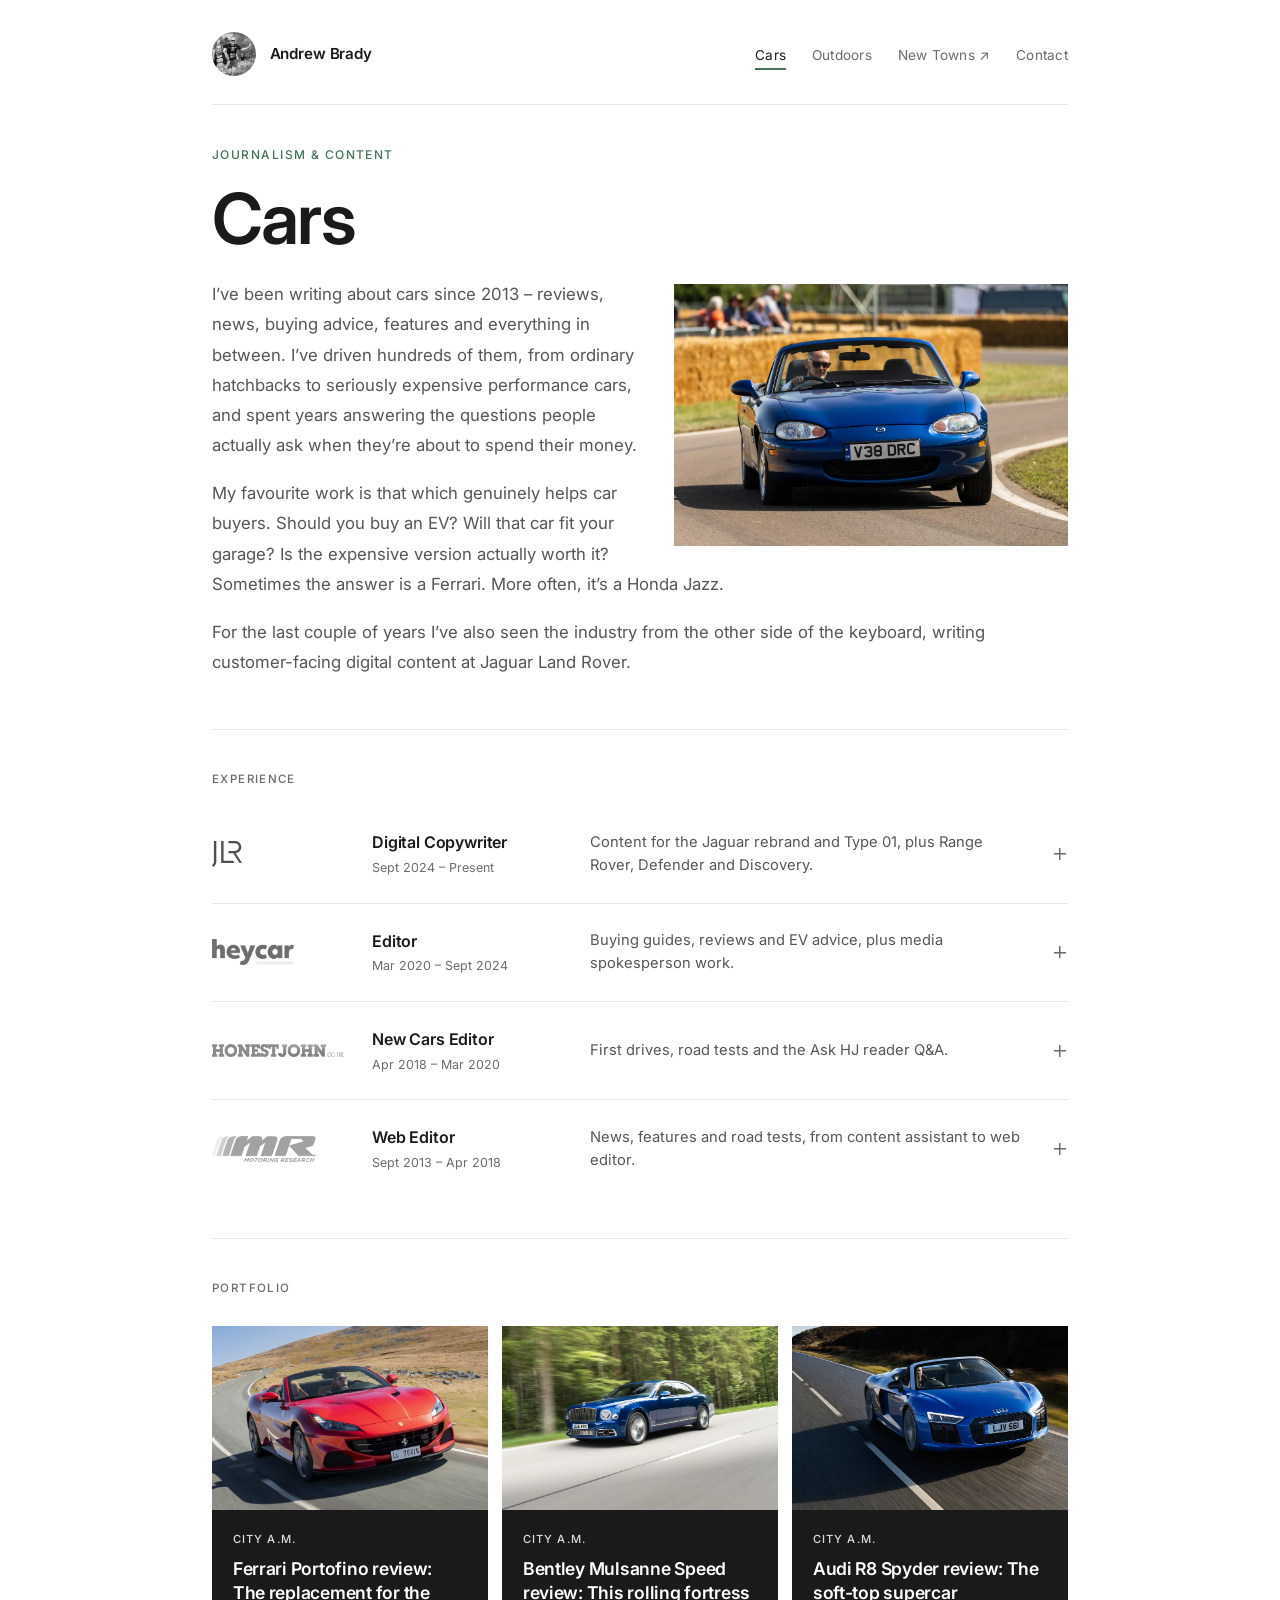
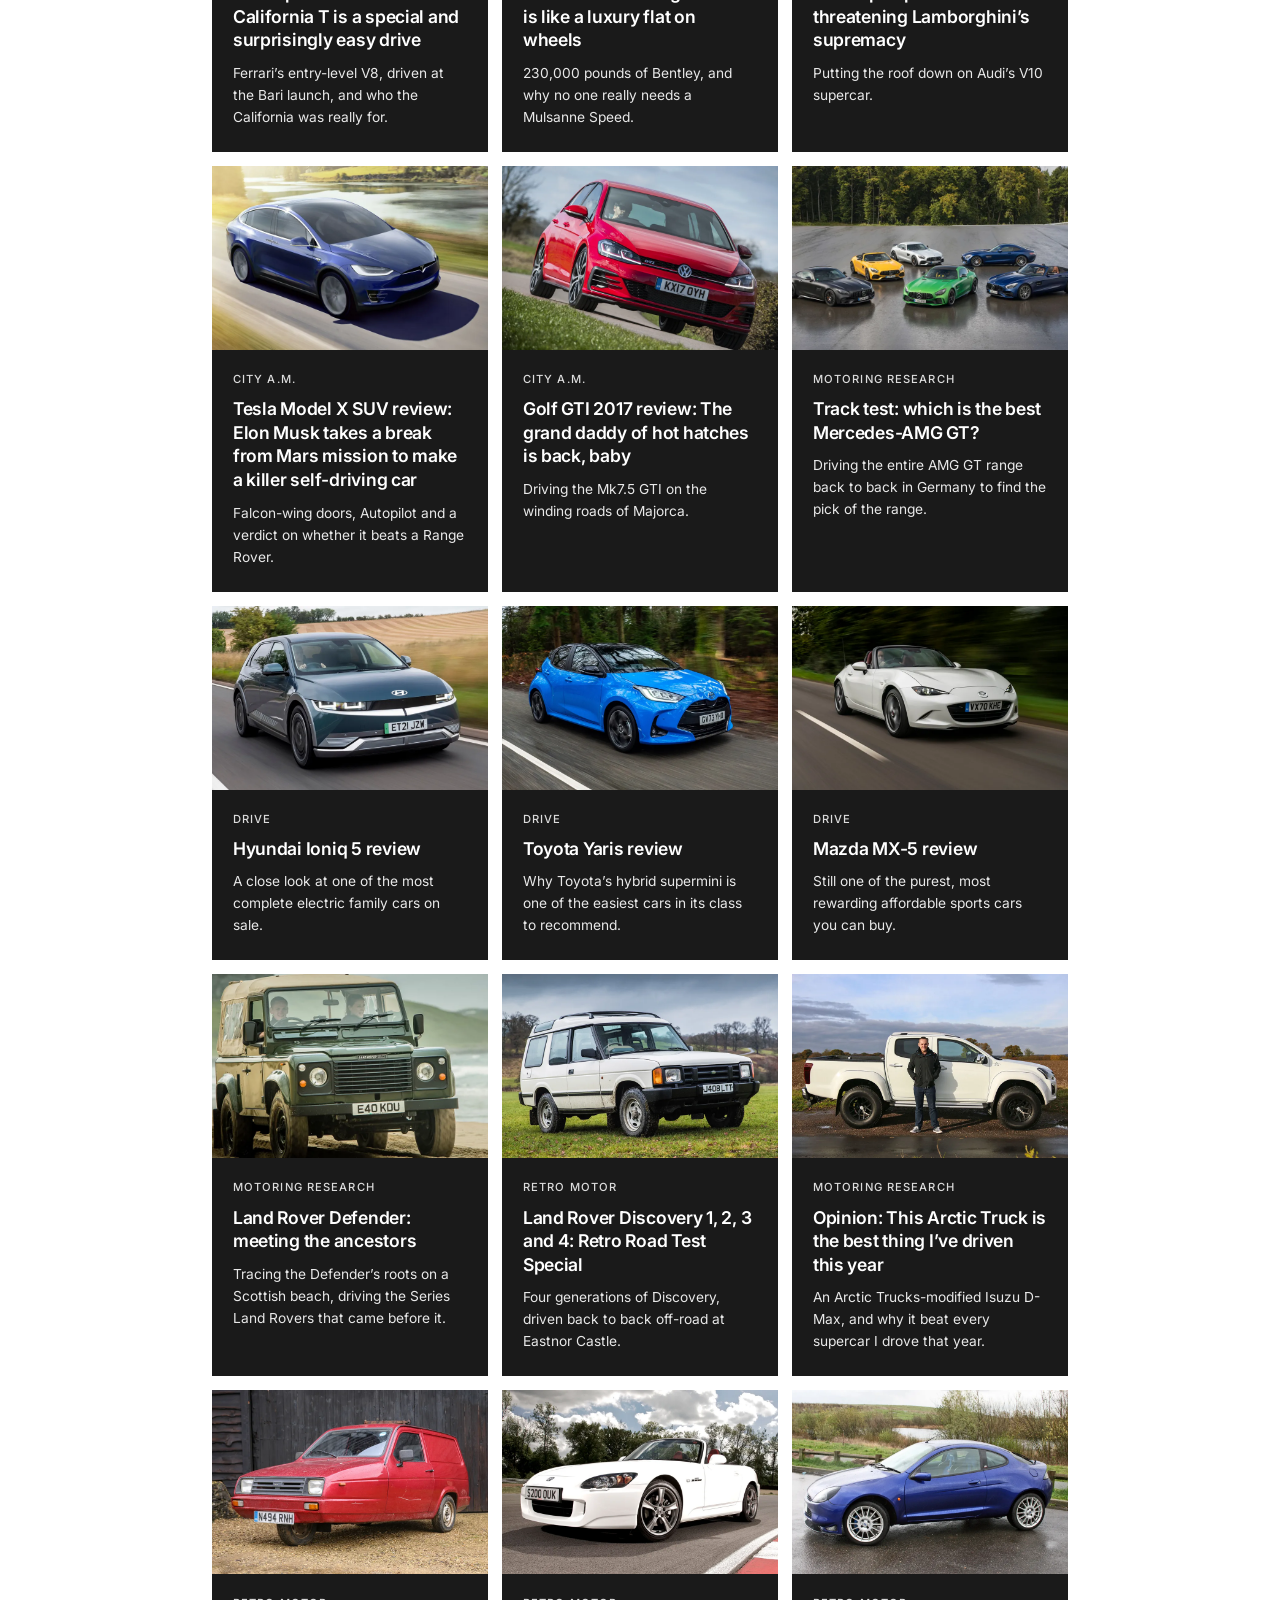
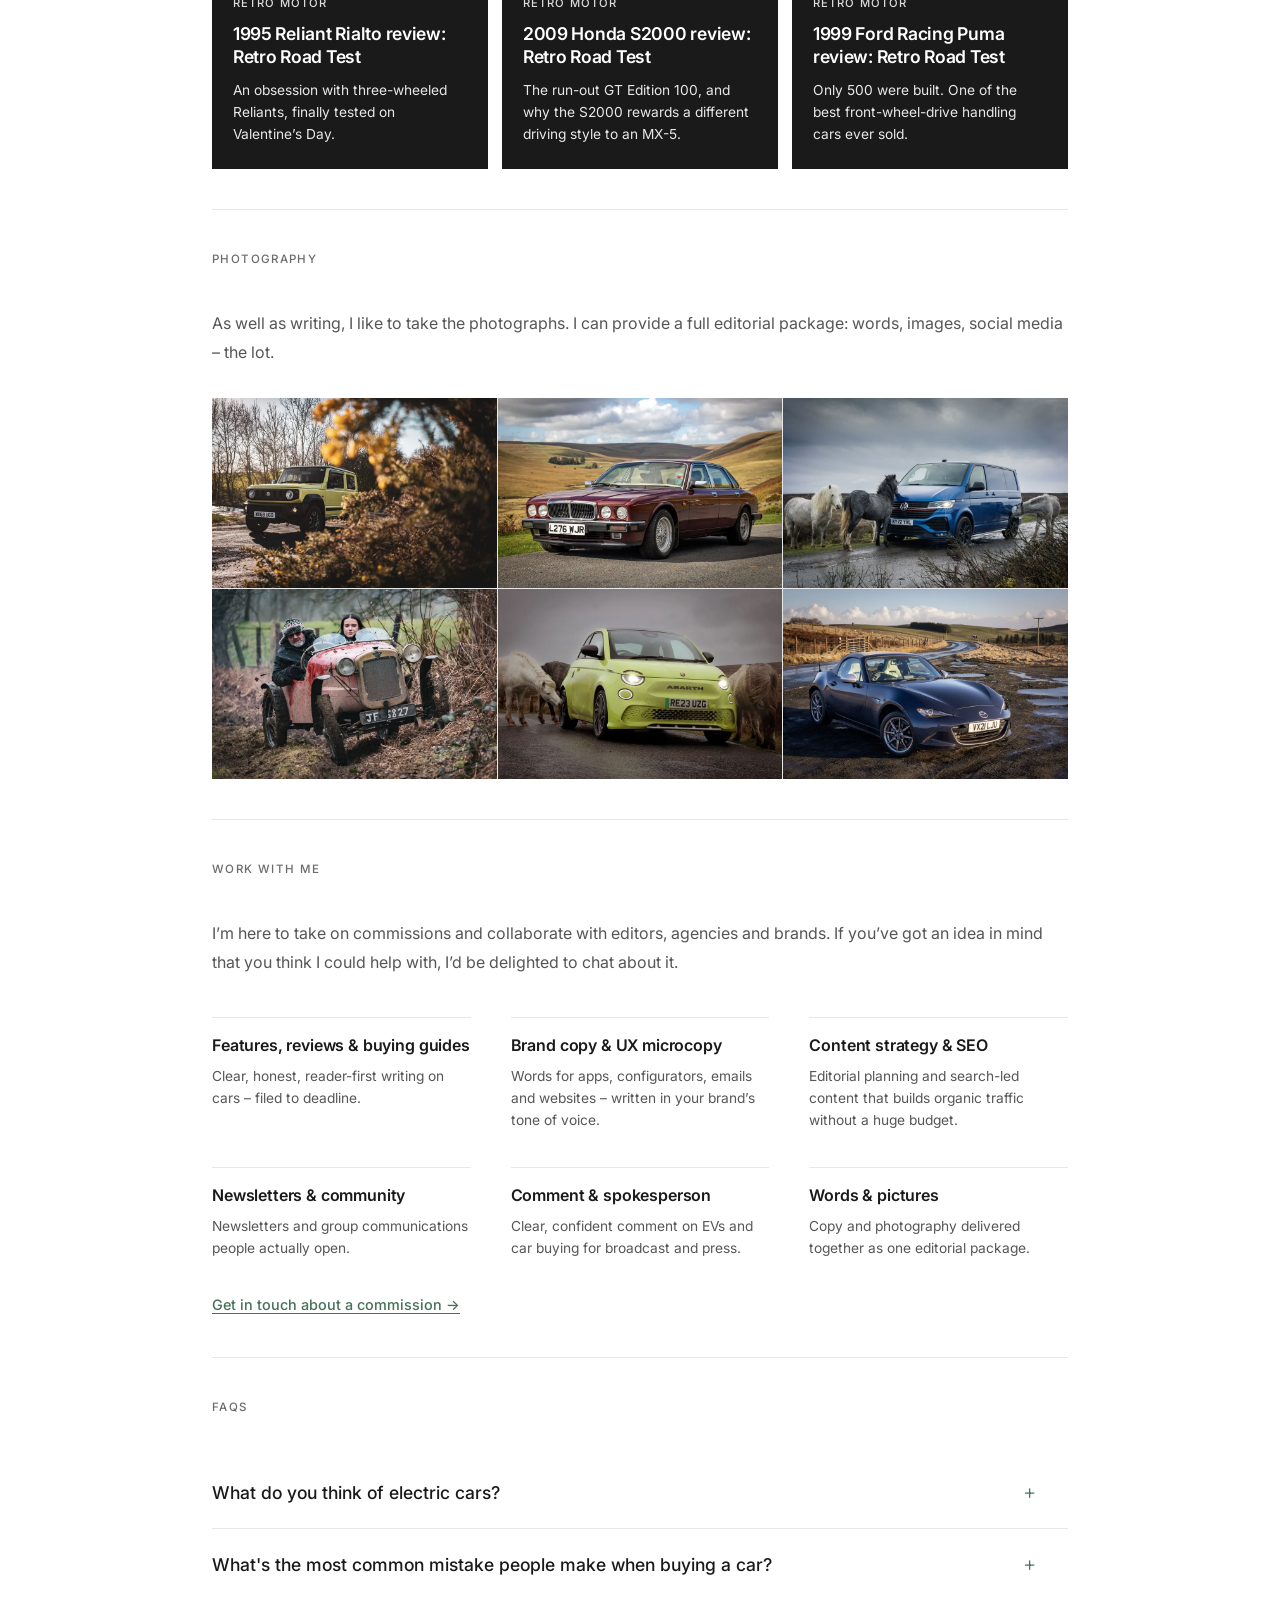
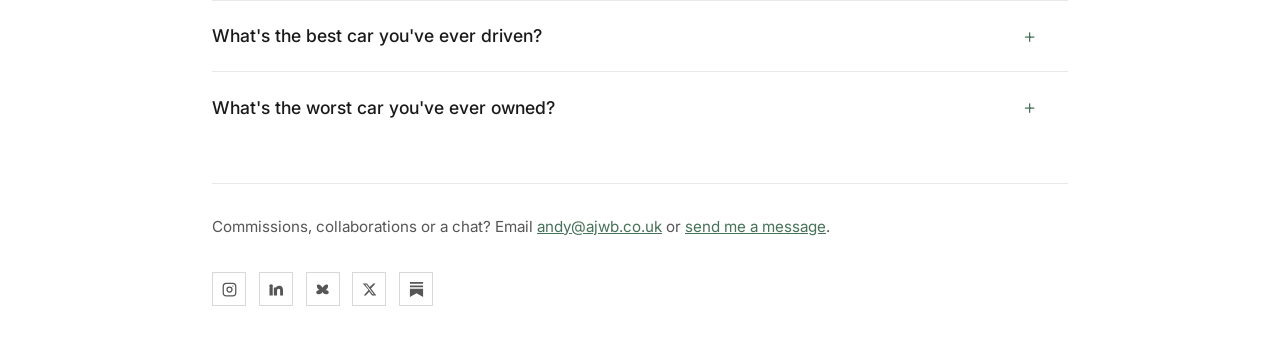
==== commit 62666ddf: "Add Substack link and featured post card Co-Authored-By: Claude Opus 5.5 <noreply@anthropic.com> Cla" ====
--- a/cars.html
+++ b/cars.html
@@ -318,6 +318,9 @@
       <a href="https://x.com/TheAndrewBrady" target="_blank" rel="noopener" class="contact-social-icon" aria-label="X / Twitter">
         <svg width="18" height="18" viewBox="0 0 24 24" fill="currentColor"><path d="M18.244 2.25h3.308l-7.227 8.26 8.502 11.24H16.17l-4.714-6.231-5.401 6.231H2.746l7.73-8.835L1.254 2.25H8.08l4.253 5.622 5.911-5.622zm-1.161 17.52h1.833L7.084 4.126H5.117z"/></svg>
       </a>
+      <a href="https://andrewbradywrites.substack.com" target="_blank" rel="noopener" class="contact-social-icon" aria-label="Substack">
+        <svg width="18" height="18" viewBox="0 0 24 24" fill="currentColor"><path d="M22.539 8.242H1.46V5.406h21.08v2.836zM1.46 10.812V24L12 18.11 22.54 24V10.812H1.46zM22.54 0H1.46v2.836h21.08V0z"/></svg>
+      </a>
     </div>
   </section>
 
--- a/style.css
+++ b/style.css
@@ -1314,3 +1314,31 @@
   .marquee-group[aria-hidden="true"] { display: none; }
   .marquee-mask { overflow-x: auto; -webkit-mask-image: none; mask-image: none; }
 }
+
+
+/* ── FEATURED POST (Substack) ── */
+.feature-post {
+  display: block;
+  margin: 0 0 3rem;
+  padding: 1.6rem 1.8rem;
+  background: var(--chalk);
+  border: 1px solid var(--rule);
+  border-left: 4px solid var(--accent);
+  color: var(--ink);
+  text-decoration: none;
+  transition: border-color .2s, background .2s;
+}
+.feature-post:hover { background: var(--bg2); border-color: var(--accent); }
+.feature-post-kicker {
+  font-size: .72rem; font-weight: 600; letter-spacing: .12em;
+  text-transform: uppercase; color: var(--accent);
+}
+.feature-post-title {
+  font-size: 1.5rem; font-weight: 700; line-height: 1.25; margin: .4rem 0 .5rem;
+}
+.feature-post-text { color: var(--mid); max-width: 60ch; }
+.feature-post-cta { margin-top: .9rem; font-weight: 600; color: var(--accent); }
+@media (max-width: 600px) {
+  .feature-post { padding: 1.3rem 1.2rem; }
+  .feature-post-title { font-size: 1.25rem; }
+}
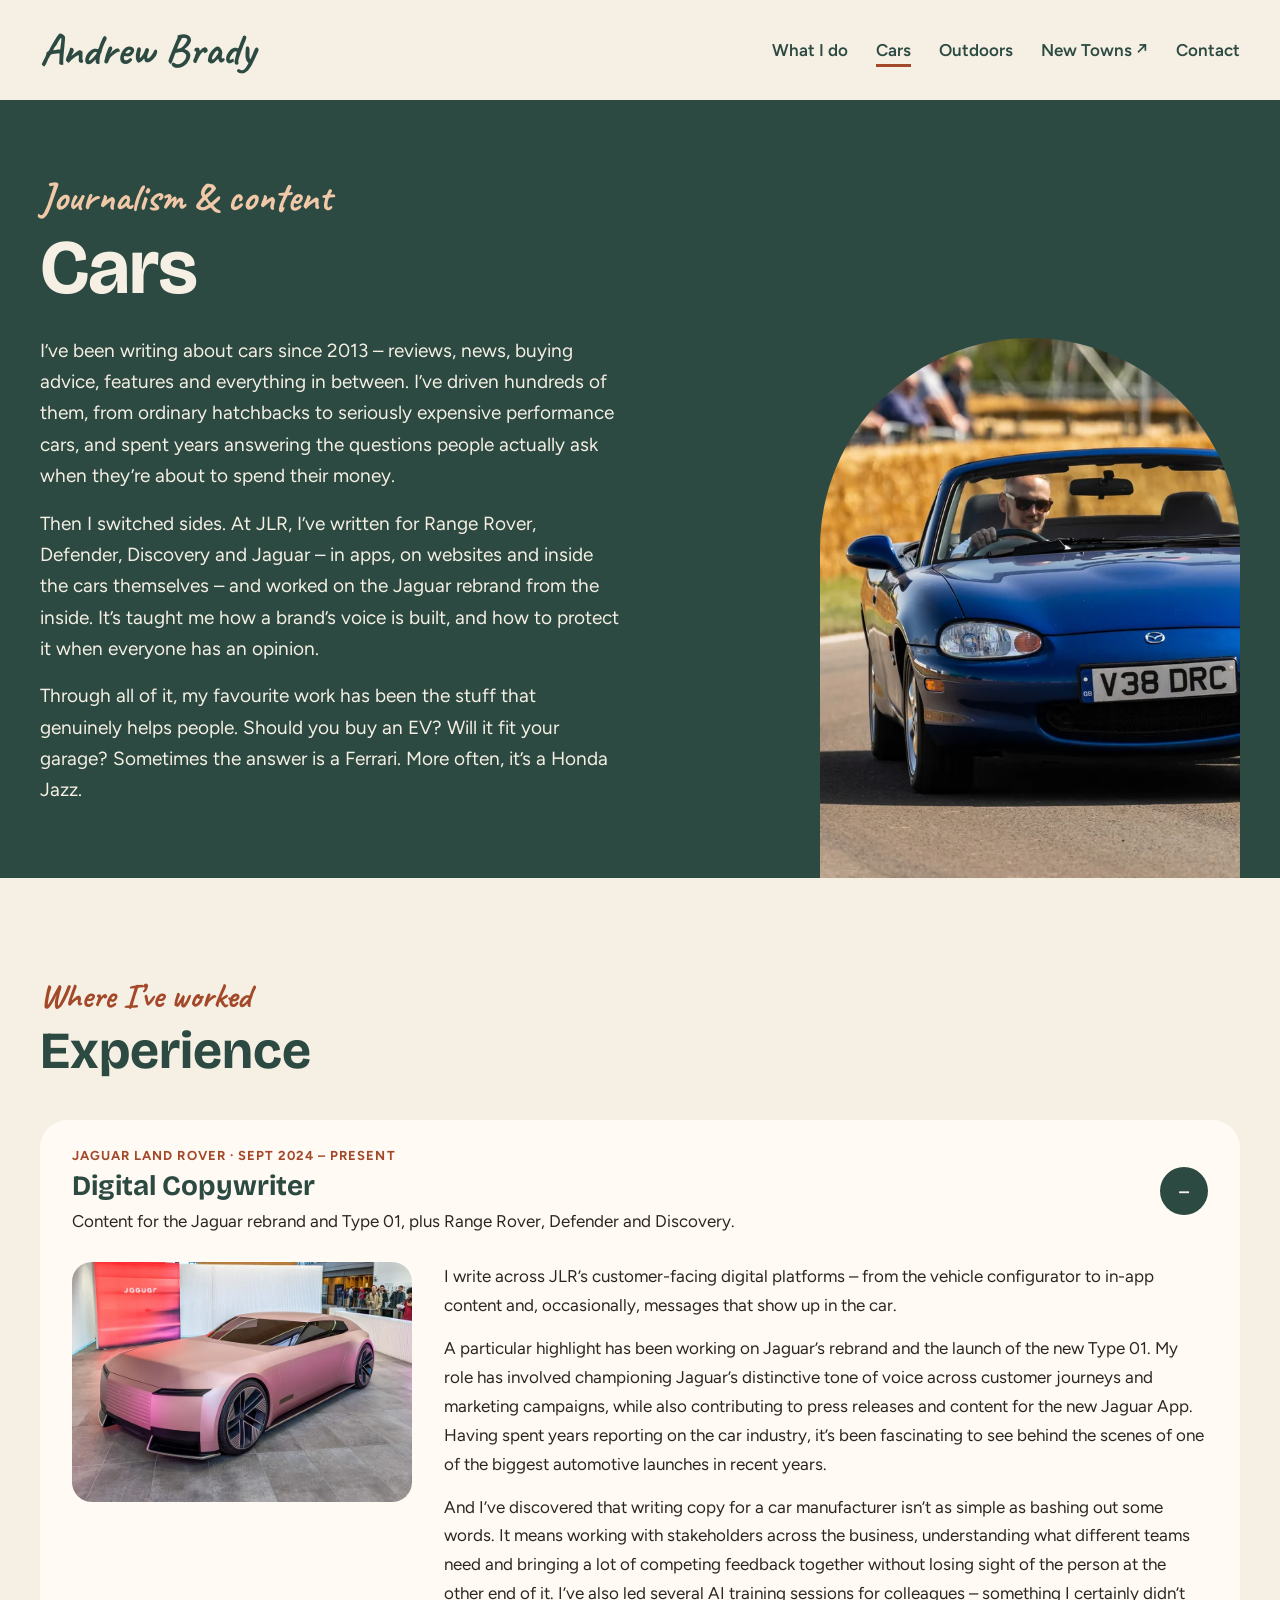
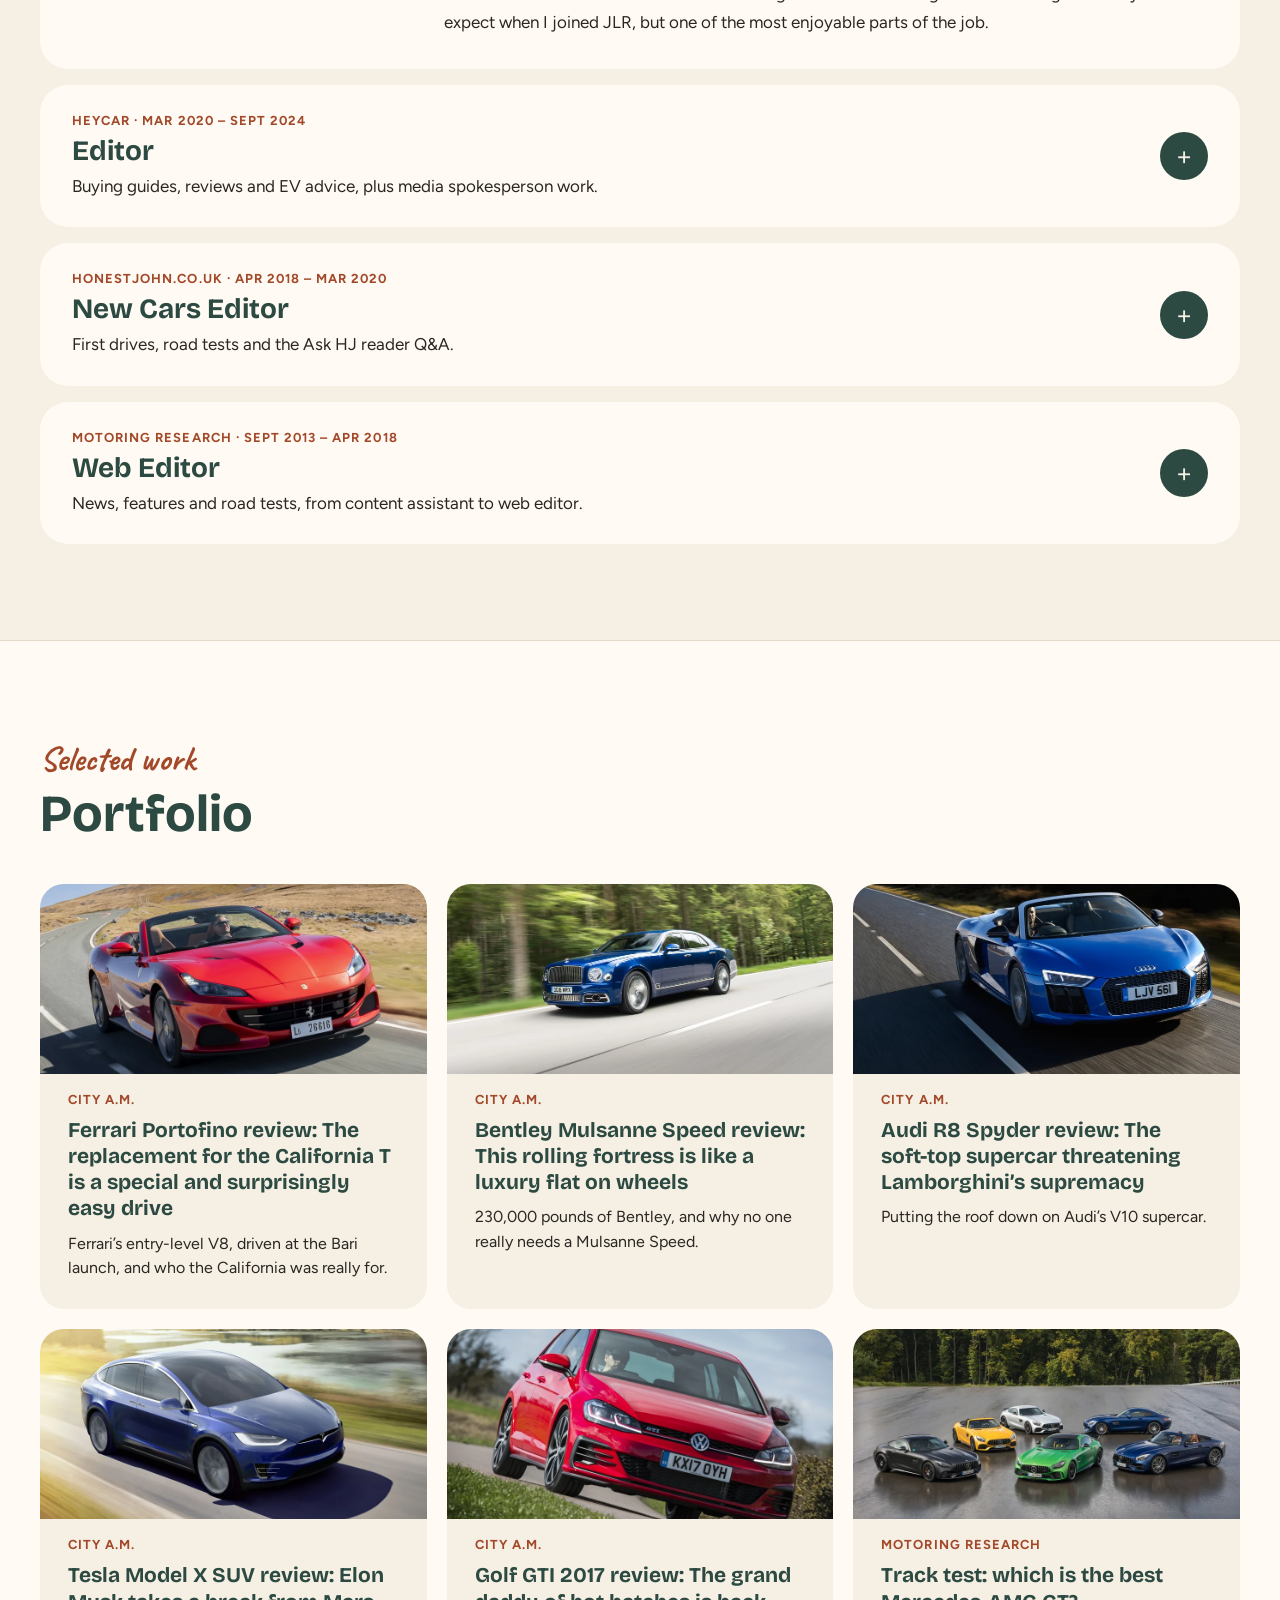
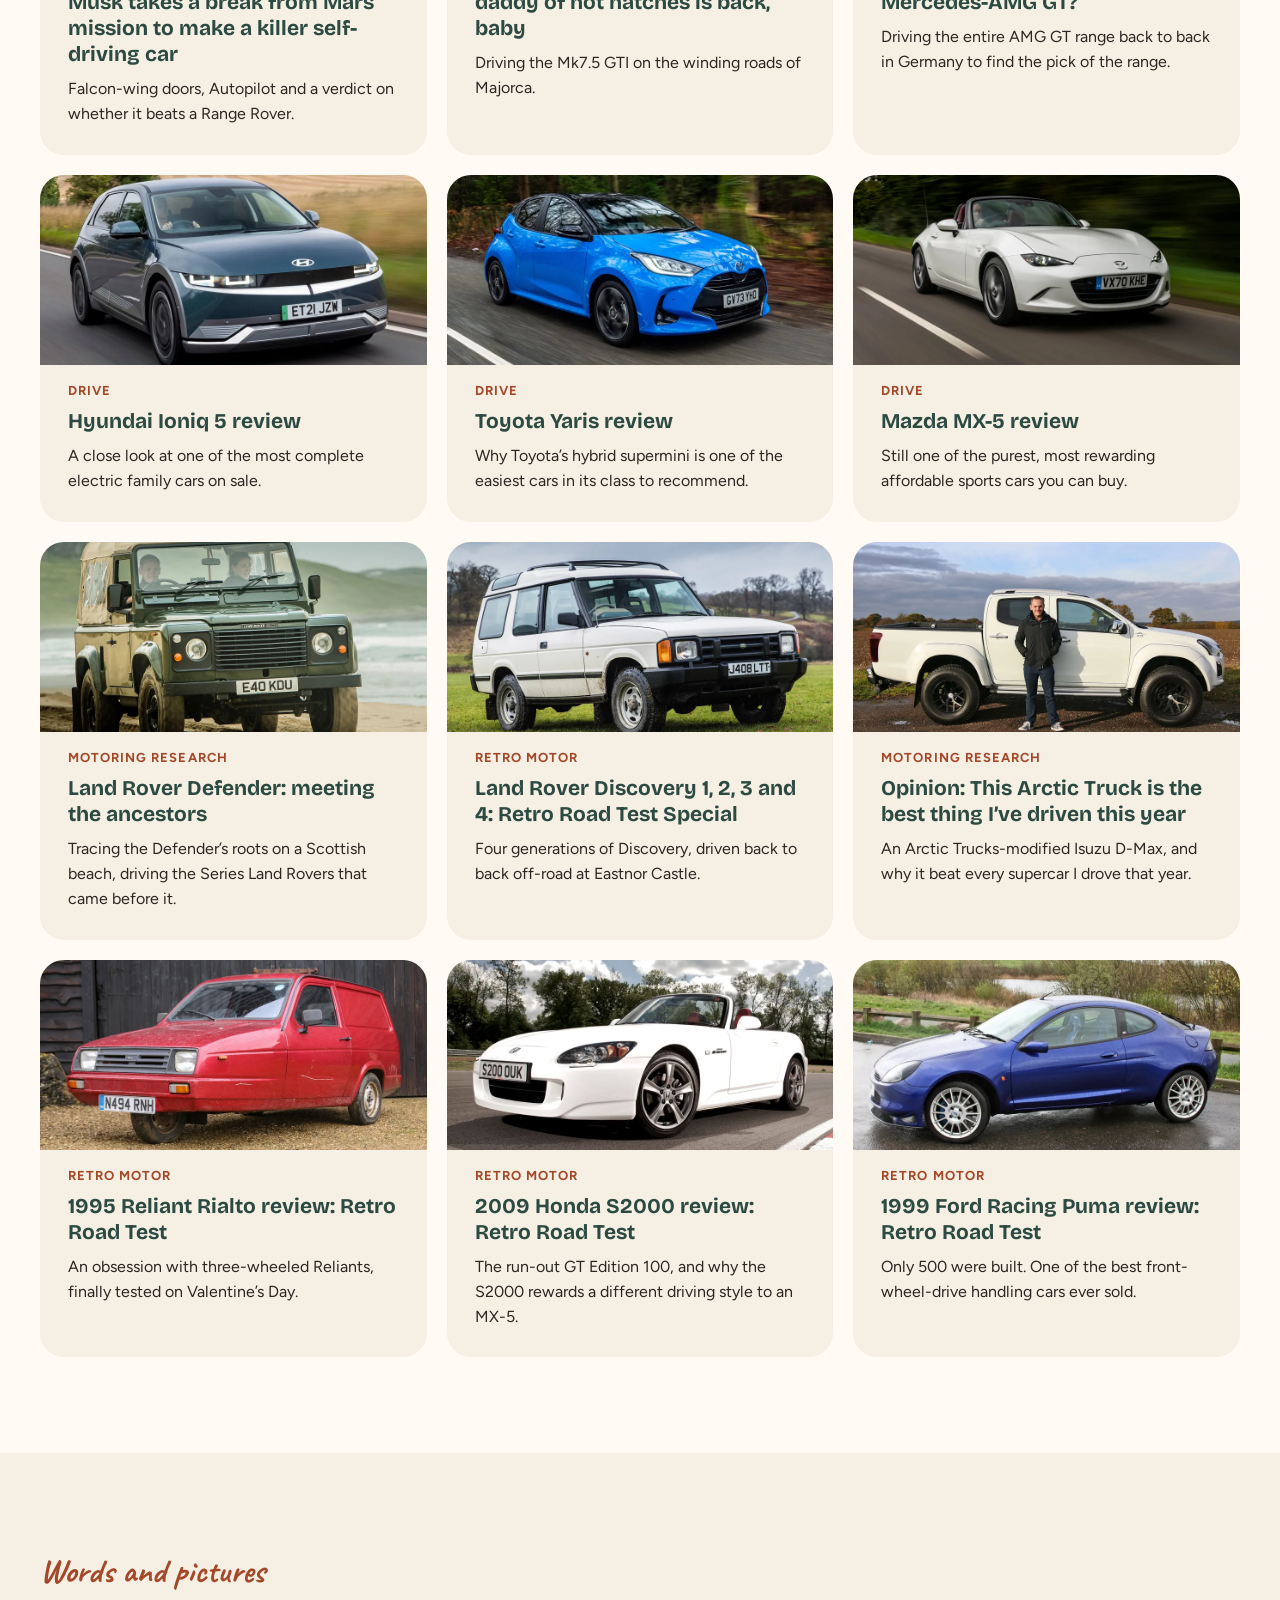
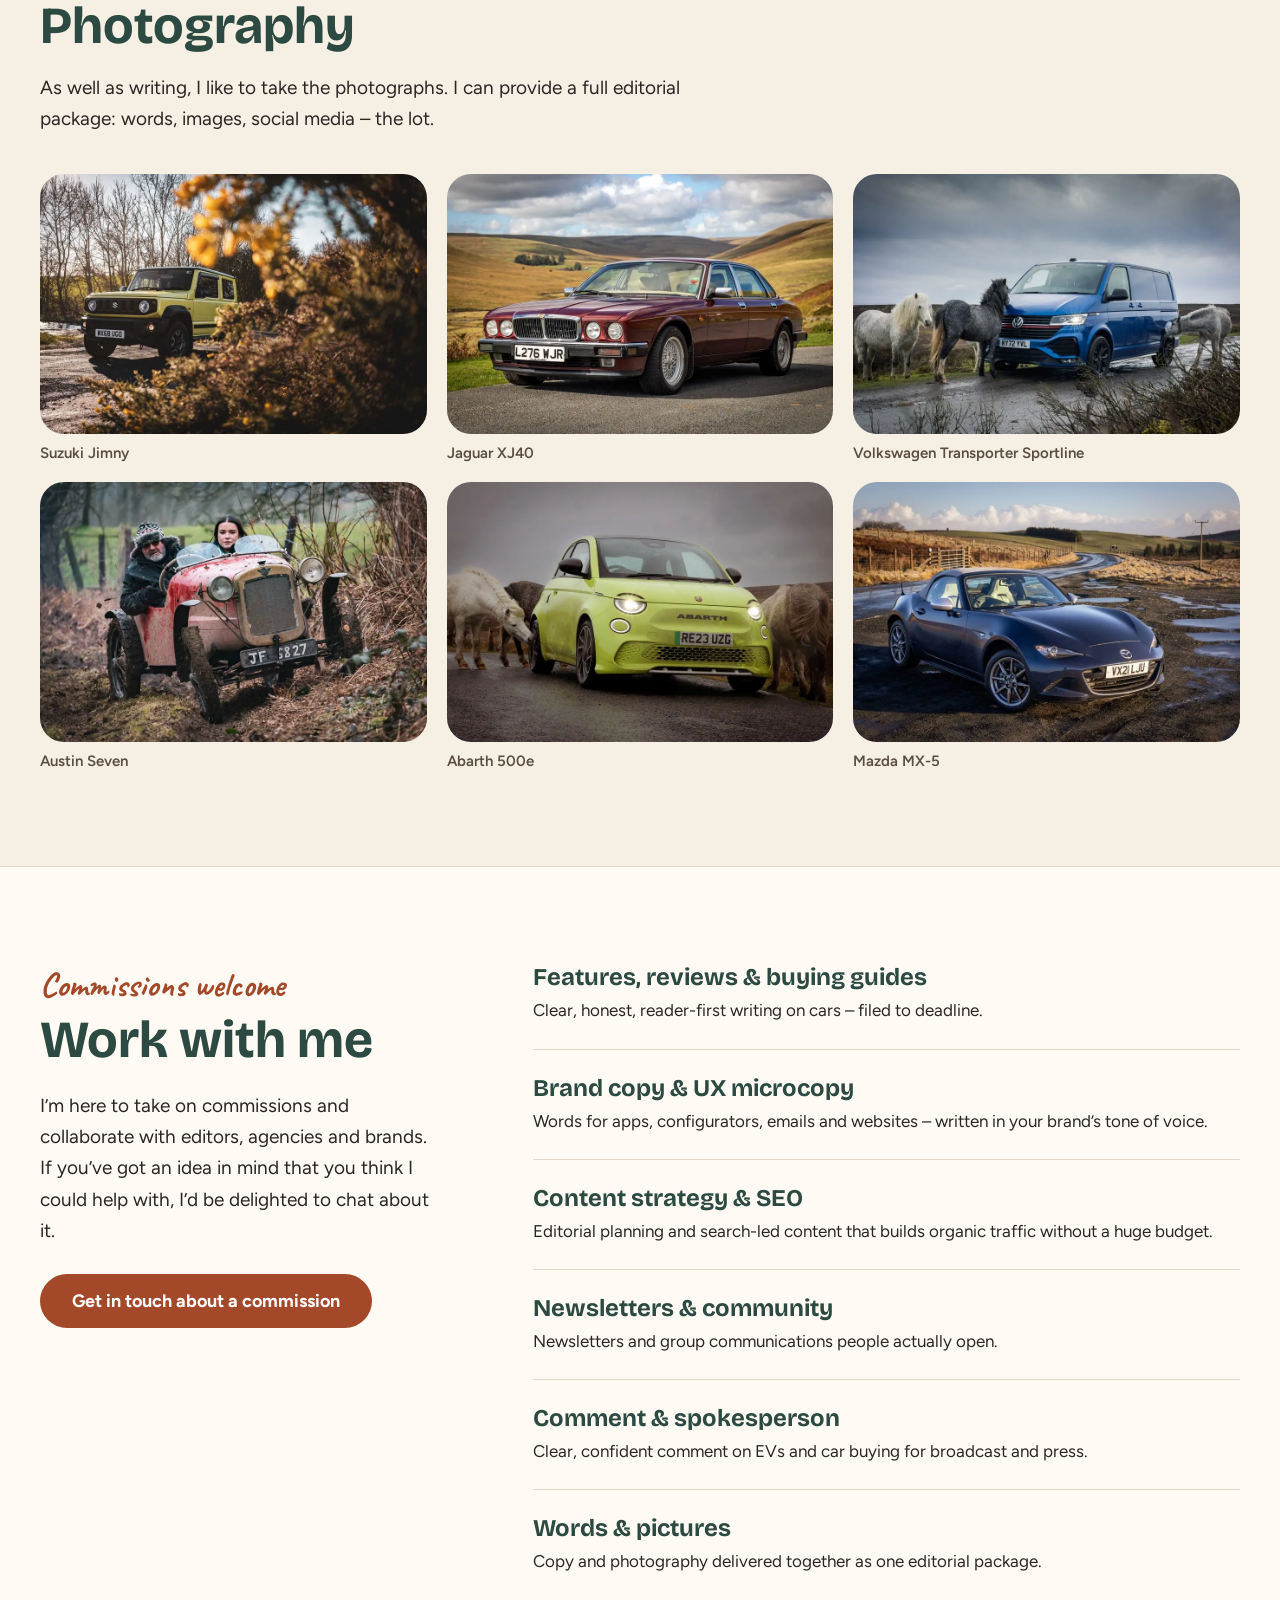
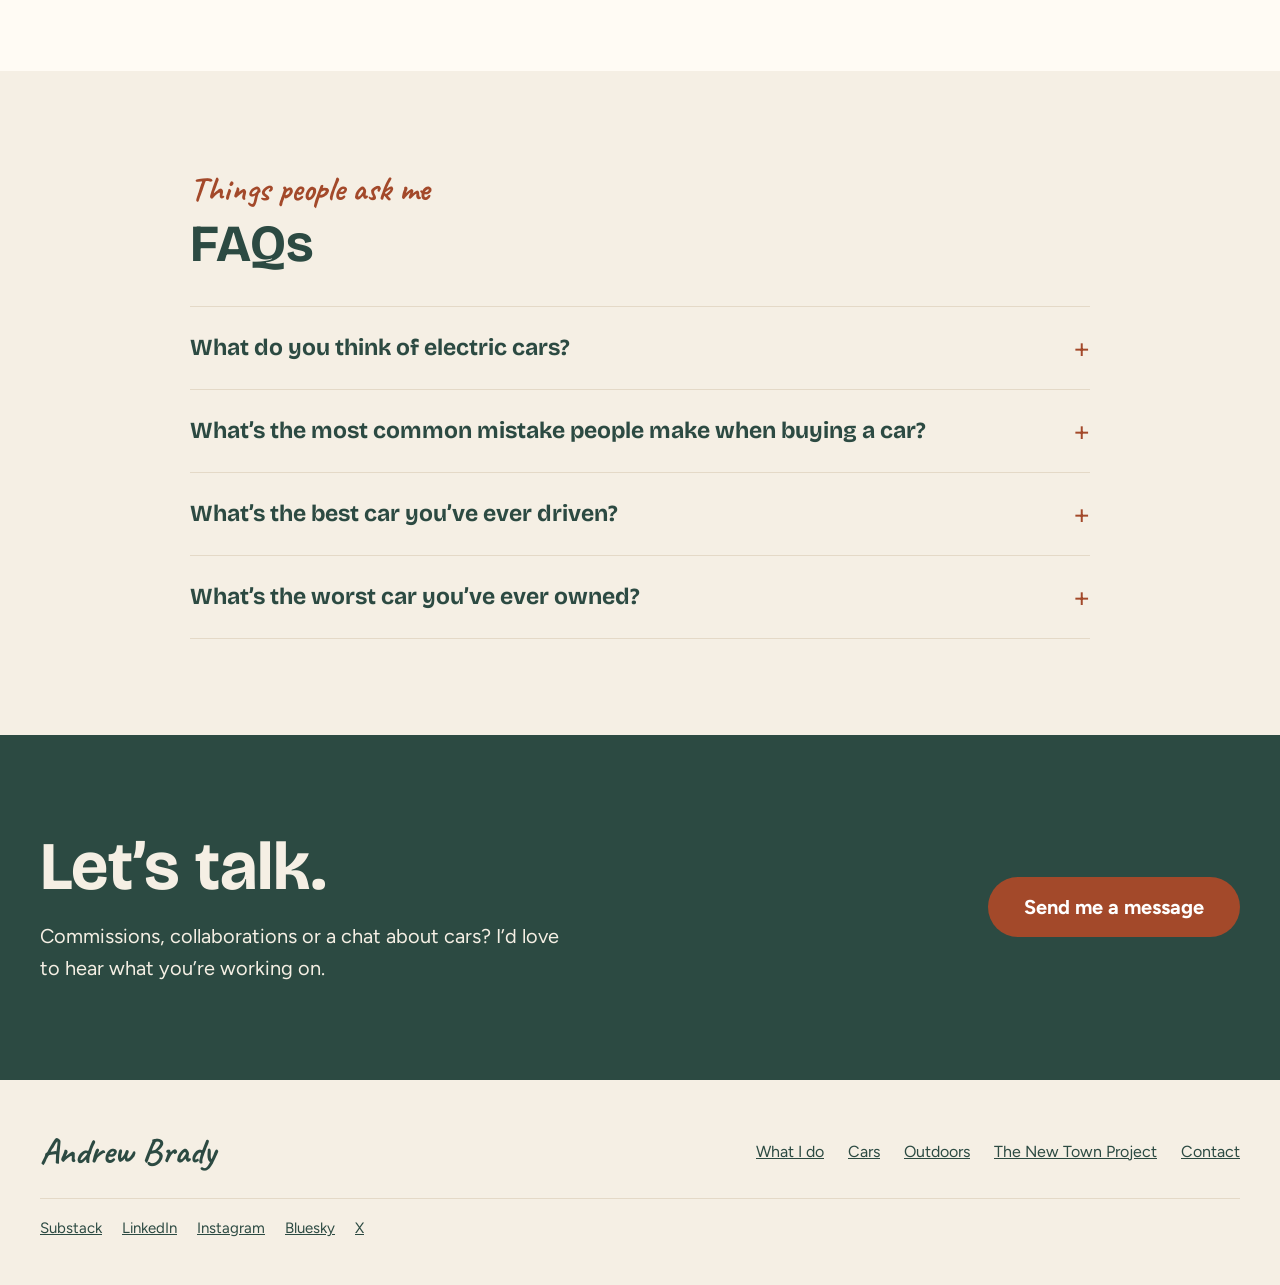
==== commit cd367b65: "redesign" ====
--- a/cars.html
+++ b/cars.html
@@ -1,370 +1,405 @@
 <!DOCTYPE html>
-<html lang="en">
+<html lang="en-GB">
 <head>
-  <meta charset="UTF-8"/>
-  <meta name="viewport" content="width=device-width, initial-scale=1.0"/>
-  <title>Cars - Andrew Brady</title>
-  <meta name="description" content="Andrew Brady on cars: more than a decade as a journalist and editor at HonestJohn and heycar, now a Digital Copywriter at JLR. Career, opinion, portfolio and commissions."/>
-  <link rel="canonical" href="https://andrewbrady.net/cars.html"/>
-  <link rel="icon" href="data:image/svg+xml,%3Csvg xmlns=%27http://www.w3.org/2000/svg%27 viewBox=%270 0 64 64%27%3E%3Crect width=%2764%27 height=%2764%27 rx=%2712%27 fill=%27%23457258%27/%3E%3Ctext x=%2732%27 y=%2743%27 font-family=%27Arial,sans-serif%27 font-size=%2728%27 font-weight=%27700%27 fill=%27white%27 text-anchor=%27middle%27%3EAB%3C/text%3E%3C/svg%3E"/>
-  <meta property="og:type" content="website"/>
-  <meta property="og:site_name" content="Andrew Brady"/>
-  <meta property="og:title" content="Cars - Andrew Brady"/>
-  <meta property="og:description" content="Andrew Brady on cars: more than a decade as a journalist and editor at HonestJohn and heycar, now a Digital Copywriter at JLR. Career, opinion, portfolio and commissions."/>
-  <meta property="og:url" content="https://andrewbrady.net/cars.html"/>
-  <meta property="og:image" content="https://andrewbrady.net/img/og-cars.jpg"/>
-  <meta name="twitter:card" content="summary_large_image"/>
-  <!-- Google tag (gtag.js) -->
+<meta charset="UTF-8"/>
+<meta name="viewport" content="width=device-width, initial-scale=1.0"/>
+<title>Cars – Andrew Brady</title>
+<meta name="description" content="Andrew Brady on cars: more than a decade reviewing cars at Motoring Research and HonestJohn, building audiences at heycar and working on the Jaguar rebrand at JLR."/>
+<link rel="canonical" href="https://andrewbrady.net/cars.html"/>
+<link rel="icon" href="data:image/svg+xml,%3Csvg xmlns=%27http://www.w3.org/2000/svg%27 viewBox=%270 0 64 64%27%3E%3Crect width=%2764%27 height=%2764%27 rx=%2712%27 fill=%27%232C4A42%27/%3E%3Ctext x=%2732%27 y=%2743%27 font-family=%27Arial,sans-serif%27 font-size=%2728%27 font-weight=%27700%27 fill=%27white%27 text-anchor=%27middle%27%3EAB%3C/text%3E%3C/svg%3E"/>
+<meta property="og:type" content="website"/>
+<meta property="og:site_name" content="Andrew Brady"/>
+<meta property="og:title" content="Cars – Andrew Brady"/>
+<meta property="og:description" content="Andrew Brady on cars: more than a decade reviewing cars at Motoring Research and HonestJohn, building audiences at heycar and working on the Jaguar rebrand at JLR."/>
+<meta property="og:url" content="https://andrewbrady.net/cars.html"/>
+<meta property="og:image" content="https://andrewbrady.net/img/og-cars.jpg"/>
+<meta name="twitter:card" content="summary_large_image"/>
+
 <script async src="https://www.googletagmanager.com/gtag/js?id=G-EZ90FHD4YD"></script>
 <script>
   window.dataLayer = window.dataLayer || [];
   function gtag(){dataLayer.push(arguments);}
   gtag('js', new Date());
-
   gtag('config', 'G-EZ90FHD4YD');
 </script>
-  <link rel="preconnect" href="https://fonts.googleapis.com"/>
-  <link href="https://fonts.googleapis.com/css2?family=Inter:wght@300;400;500;600;700&display=swap" rel="stylesheet"/>
-  <link rel="stylesheet" href="style.css"/>
+<link rel="preconnect" href="https://fonts.googleapis.com"/>
+<link rel="preconnect" href="https://fonts.gstatic.com" crossorigin/>
+<link href="https://fonts.googleapis.com/css2?family=Bricolage+Grotesque:opsz,wght@12..96,600;12..96,700&family=Figtree:wght@400;500;600;700&family=Caveat:wght@600;700&display=swap" rel="stylesheet"/>
+<style>
+body{margin:0;background:#F5EFE4}
+a{color:#2C4A42}a:hover{color:#A3492A}
+
+html{scroll-behavior:smooth}
+img{max-width:100%}
+details.acc>summary{list-style:none;box-sizing:border-box}
+details.acc>summary::-webkit-details-marker{display:none}
+details.acc .sign::before{content:'+'}
+details.acc[open] .sign::before{content:'\2212'}
+#form-confirmation[hidden]{display:none}
+</style>
 </head>
-<body class="inner">
-<div class="wrap">
-  <header class="site-header">
-    <a class="brand" href="index.html">
-      <img class="brand-photo" src="img/andrew-brady-running-a-trail-race.webp" alt="" />
-      <span class="brand-name">Andrew Brady</span>
-    </a>
-    <nav aria-label="Primary">
-      <ul class="nav-links">
-      <li><a href="cars.html" aria-current="page">Cars</a></li>
-      <li><a href="outdoors.html">Outdoors</a></li>
-      <li><a href="https://newtowns.uk" target="_blank" rel="noopener">New Towns &nearr;</a></li>
-      <li><a href="contact.html">Contact</a></li>
-    </ul>
-    </nav>
-  </header>
-
-  <div class="page-head">
-    <p class="intro-name">Journalism &amp; content</p>
-    <h1>Cars</h1>
-    <div class="lede-wrap">
-      <img class="cars-intro-photo" src="img/sw-mx5-goodwood.webp" alt="Andrew driving his Mazda MX-5 at the Goodwood Festival of Speed" />
-      <p class="page-lede">I&rsquo;ve been writing about cars since 2013 &ndash; reviews, news, buying advice, features and everything in between. I&rsquo;ve driven hundreds of them, from ordinary hatchbacks to seriously expensive performance cars, and spent years answering the questions people actually ask when they&rsquo;re about to spend their money.</p>
-      <p class="page-lede">My favourite work is that which genuinely helps car buyers. Should you buy an EV? Will that car fit your garage? Is the expensive version actually worth it? Sometimes the answer is a Ferrari. More often, it&rsquo;s a Honda Jazz.</p>
-      <p class="page-lede">For the last couple of years I&rsquo;ve also seen the industry from the other side of the keyboard, writing customer-facing digital content at Jaguar Land Rover.</p>
-    </div>
-  </div>
-
-  <section id="work">
-    <h2 class="section-label">Experience</h2>
-    <div class="exp-blocks">
-
-      <div class="exp-row">
-        <button type="button" class="exp-block feature" aria-expanded="false" onclick="toggleExp(this)">
-          <img class="exp-logo" src="[data-uri]" alt="Jaguar Land Rover" />
-          <div class="exp-role">Digital Copywriter</div>
-          <div class="exp-dates">Sept 2024 &ndash; Present</div>
-          <div class="exp-tagline">Content for the Jaguar rebrand and Type 01, plus Range Rover, Defender and Discovery.</div>
-          <div class="exp-summary"><div class="exp-summary-inner"><img class="exp-photo" src="img/exp-jaguar-type01-reveal.webp" alt="The Jaguar Type 01 concept on display at the JLR rebrand reveal" />I write across JLR&rsquo;s customer-facing digital platforms &ndash; from the vehicle configurator to in-app content and, occasionally, messages that show up in the car.<br><br>A particular highlight has been working on Jaguar&rsquo;s rebrand and the launch of the new Type 01. My role has involved championing Jaguar&rsquo;s distinctive tone of voice across customer journeys and marketing campaigns, while also contributing to press releases and content for the new Jaguar App. Having spent years reporting on the car industry, it&rsquo;s been fascinating to see behind the scenes of one of the biggest automotive launches in recent years.<br><br>And I&rsquo;ve discovered that writing copy for a car manufacturer isn&rsquo;t as simple as bashing out some words. It means working with stakeholders across the business, understanding what different teams need and bringing a lot of competing feedback together without losing sight of the person at the other end of it. I&rsquo;ve also led several AI training sessions for colleagues &ndash; something I certainly didn&rsquo;t expect when I joined JLR, but one of the most enjoyable parts of the job.</div></div>
-        </button>
-      </div>
-
-      <div class="exp-row split">
-        <button type="button" class="exp-block medium" aria-expanded="false" onclick="toggleExp(this)">
-          <img class="exp-logo" src="img/heycar.png" alt="heycar" />
-          <div class="exp-role">Editor</div>
-          <div class="exp-dates">Mar 2020 &ndash; Sept 2024</div>
-          <div class="exp-tagline">Buying guides, reviews and EV advice, plus media spokesperson work.</div>
-          <div class="exp-summary"><div class="exp-summary-inner"><img class="exp-photo" src="img/exp-heycar-itv-news.webp" alt="Andrew being interviewed by ITV News Central as heycar's editor" />I joined heycar with a remit to bring the same kind of no-nonsense advice I'd been writing at HonestJohn.co.uk &ndash; buying guides, ownership tips and detailed car reviews.<br><br>Alongside the editorial work came a steep SEO learning curve, with a strong focus on building high-intent organic traffic in a competitive space without the marketing budgets of our rivals.<br><br>My favourite project was heycar e-quipped: 10-minute calls where customers could ask a real person anything about electric vehicles. That person was me &ndash; and speaking directly to buyers like that remains one of the highlights of my career.<br><br>I also became heycar's media spokesperson on electric cars, including an appearance on ITV Central News.</div></div>
-        </button>
-
-        <button type="button" class="exp-block medium" aria-expanded="false" onclick="toggleExp(this)">
-          <img class="exp-logo" src="img/honestjohn-co-uk.png" alt="HonestJohn.co.uk" />
-          <div class="exp-role">New Cars Editor</div>
-          <div class="exp-dates">Apr 2018 &ndash; Mar 2020</div>
-          <div class="exp-tagline">First drives, road tests and the Ask HJ reader Q&amp;A.</div>
-          <div class="exp-summary"><div class="exp-summary-inner"><img class="exp-photo" src="img/standing-next-to-a-volkswagen-e-golf-on-a-honest.webp" alt="Standing next to a Volkswagen e-Golf on a HonestJohn review" />Probably the best job a 20-something car enthusiast can have. I wrote first drives and road tests, spending a good portion of my time travelling across Europe in the latest cars, and ran the test car diary, which meant driving something different almost every week.<br><br>A standout part of the role was answering reader questions on the infamous Ask HJ &ndash; real people asking real questions about cars they were about to spend real money on. No horsepower chat, no 0&ndash;60 times. Just &ldquo;will this fit in my garage?&rdquo; and &ldquo;will it actually break down?&rdquo;<br><br>Answering hundreds of those taught me more about what car buyers actually care about than any press launch ever could. The answer, more often than not, was a Honda Jazz.</div></div>
-        </button>
-      </div>
-
-      <div class="exp-row">
-        <button type="button" class="exp-block small" aria-expanded="false" onclick="toggleExp(this)">
-          <img class="exp-logo" src="img/motoring-research.png" alt="Motoring Research" />
-          <div class="exp-role">Web Editor</div>
-          <div class="exp-dates">Sept 2013 &ndash; Apr 2018</div>
-          <div class="exp-tagline">News, features and road tests, from content assistant to web editor.</div>
-          <div class="exp-summary"><div class="exp-summary-inner"><img class="exp-photo" src="img/kneeling-next-to-a-reliant-robin-with-a-rose-ear.webp" alt="Kneeling next to a Reliant Robin with a rose, early Motoring Research days" />I joined Motoring Research straight out of university and worked my way up from content assistant to web editor. News, features, launches, road tests, long-term reviews &ndash; the full mix, often under serious deadline pressure in a small team that consistently punched above its weight.<br><br>Along the way I picked up bylines in Fleet News, MSN Cars, PistonHeads, City AM and Auto Italia, and drove more cars than I can realistically remember.<br><br>The real value wasn't the mileage or the cuttings &ndash; it was the deadline discipline and editorial judgement that everything since has been built on.</div></div>
-        </button>
-      </div>
-
-    </div>
-  </section>
-
-  <section id="selected-work">
-    <h2 class="section-label">Portfolio</h2>
-    <div class="opinion-grid">
-        <a class="opinion-card" href="https://www.cityam.com/ferrari-portofino-review-replacement-california-t-special/" target="_blank" rel="noopener">
-          <img class="opinion-thumb" src="img/sw-ferrari-portofino.webp" alt="" loading="lazy" />
-          <p class="opinion-date">City A.M.</p>
-          <p class="opinion-title">Ferrari Portofino review: The replacement for the California T is a special and surprisingly easy drive</p>
-          <p class="opinion-teaser">Ferrari&rsquo;s entry-level V8, driven at the Bari launch, and who the California was really for.</p>
-        </a>
-        <a class="opinion-card" href="https://www.cityam.com/bentley-mulsanne-speed-review-rolling-fortress-like-luxury/" target="_blank" rel="noopener">
-          <img class="opinion-thumb" src="img/sw-bentley-mulsanne.webp" alt="" loading="lazy" />
-          <p class="opinion-date">City A.M.</p>
-          <p class="opinion-title">Bentley Mulsanne Speed review: This rolling fortress is like a luxury flat on wheels</p>
-          <p class="opinion-teaser">230,000 pounds of Bentley, and why no one really needs a Mulsanne Speed.</p>
-        </a>
-        <a class="opinion-card" href="https://www.cityam.com/audi-r8-spyder-review-soft-top-supercar-threatening/" target="_blank" rel="noopener">
-          <img class="opinion-thumb" src="img/sw-audi-r8-spyder.webp" alt="" loading="lazy" />
-          <p class="opinion-date">City A.M.</p>
-          <p class="opinion-title">Audi R8 Spyder review: The soft-top supercar threatening Lamborghini&rsquo;s supremacy</p>
-          <p class="opinion-teaser">Putting the roof down on Audi&rsquo;s V10 supercar.</p>
-        </a>
-        <a class="opinion-card" href="https://www.cityam.com/tesla-model-x-suv-review-elon-musk-takes-break-mars-mission/" target="_blank" rel="noopener">
-          <img class="opinion-thumb" src="img/sw-tesla-model-x.webp" alt="" loading="lazy" />
-          <p class="opinion-date">City A.M.</p>
-          <p class="opinion-title">Tesla Model X SUV review: Elon Musk takes a break from Mars mission to make a killer self-driving car</p>
-          <p class="opinion-teaser">Falcon-wing doors, Autopilot and a verdict on whether it beats a Range Rover.</p>
-        </a>
-        <a class="opinion-card" href="https://www.cityam.com/golf-gti-2017-review-grand-daddy-hot-hatches-back-baby/" target="_blank" rel="noopener">
-          <img class="opinion-thumb" src="img/sw-golf-gti.webp" alt="" loading="lazy" />
-          <p class="opinion-date">City A.M.</p>
-          <p class="opinion-title">Golf GTI 2017 review: The grand daddy of hot hatches is back, baby</p>
-          <p class="opinion-teaser">Driving the Mk7.5 GTI on the winding roads of Majorca.</p>
-        </a>
-        <a class="opinion-card" href="https://www.motoringresearch.com/car-news/mercedes-amg-gt-tested/" target="_blank" rel="noopener">
-          <img class="opinion-thumb" src="img/sw-mercedes-amg-gt.webp" alt="" loading="lazy" />
-          <p class="opinion-date">Motoring Research</p>
-          <p class="opinion-title">Track test: which is the best Mercedes-AMG GT?</p>
-          <p class="opinion-teaser">Driving the entire AMG GT range back to back in Germany to find the pick of the range.</p>
-        </a>
-        <a class="opinion-card" href="https://drive.co.uk/cars/hyundai/ioniq-5/review" target="_blank" rel="noopener">
-          <img class="opinion-thumb" src="img/sw-hyundai-ioniq-5.webp" alt="" loading="lazy" />
-          <p class="opinion-date">Drive</p>
-          <p class="opinion-title">Hyundai Ioniq 5 review</p>
-          <p class="opinion-teaser">A close look at one of the most complete electric family cars on sale.</p>
-        </a>
-        <a class="opinion-card" href="https://drive.co.uk/cars/toyota/yaris/review" target="_blank" rel="noopener">
-          <img class="opinion-thumb" src="img/sw-toyota-yaris.webp" alt="" loading="lazy" />
-          <p class="opinion-date">Drive</p>
-          <p class="opinion-title">Toyota Yaris review</p>
-          <p class="opinion-teaser">Why Toyota&rsquo;s hybrid supermini is one of the easiest cars in its class to recommend.</p>
-        </a>
-        <a class="opinion-card" href="https://drive.co.uk/cars/mazda/mx-5/review" target="_blank" rel="noopener">
-          <img class="opinion-thumb" src="img/sw-mazda-mx-5.webp" alt="" loading="lazy" />
-          <p class="opinion-date">Drive</p>
-          <p class="opinion-title">Mazda MX-5 review</p>
-          <p class="opinion-teaser">Still one of the purest, most rewarding affordable sports cars you can buy.</p>
-        </a>
-        <a class="opinion-card" href="https://www.motoringresearch.com/features/land-rover-defender-meet-the-ancestors/" target="_blank" rel="noopener">
-          <img class="opinion-thumb" src="img/sw-land-rover-defender-90.webp" alt="" loading="lazy" />
-          <p class="opinion-date">Motoring Research</p>
-          <p class="opinion-title">Land Rover Defender: meeting the ancestors</p>
-          <p class="opinion-teaser">Tracing the Defender&rsquo;s roots on a Scottish beach, driving the Series Land Rovers that came before it.</p>
-        </a>
-        <a class="opinion-card" href="https://www.retromotor.co.uk/retro-road-test/land-rover-discovery-retro-road-test-special/" target="_blank" rel="noopener">
-          <img class="opinion-thumb" src="img/sw-land-rover-discovery.webp" alt="" loading="lazy" />
-          <p class="opinion-date">Retro Motor</p>
-          <p class="opinion-title">Land Rover Discovery 1, 2, 3 and 4: Retro Road Test Special</p>
-          <p class="opinion-teaser">Four generations of Discovery, driven back to back off-road at Eastnor Castle.</p>
-        </a>
-        <a class="opinion-card" href="https://www.motoringresearch.com/car-news/opinion/isuzu-dmax-at35-arctic-truck/" target="_blank" rel="noopener">
-          <img class="opinion-thumb" src="img/sw-isuzu-dmax-at35.webp" alt="" loading="lazy" />
-          <p class="opinion-date">Motoring Research</p>
-          <p class="opinion-title">Opinion: This Arctic Truck is the best thing I&rsquo;ve driven this year</p>
-          <p class="opinion-teaser">An Arctic Trucks-modified Isuzu D-Max, and why it beat every supercar I drove that year.</p>
-        </a>
-        <a class="opinion-card" href="https://www.retromotor.co.uk/retro-road-test/1995-reliant-rialto-review/" target="_blank" rel="noopener">
-          <img class="opinion-thumb" src="img/sw-reliant-rialto.webp" alt="" loading="lazy" />
-          <p class="opinion-date">Retro Motor</p>
-          <p class="opinion-title">1995 Reliant Rialto review: Retro Road Test</p>
-          <p class="opinion-teaser">An obsession with three-wheeled Reliants, finally tested on Valentine&rsquo;s Day.</p>
-        </a>
-        <a class="opinion-card" href="https://www.retromotor.co.uk/retro-road-test/2009-honda-s2000-gt-100-edition-review/" target="_blank" rel="noopener">
-          <img class="opinion-thumb" src="img/sw-honda-s2000.webp" alt="" loading="lazy" />
-          <p class="opinion-date">Retro Motor</p>
-          <p class="opinion-title">2009 Honda S2000 review: Retro Road Test</p>
-          <p class="opinion-teaser">The run-out GT Edition 100, and why the S2000 rewards a different driving style to an MX-5.</p>
-        </a>
-        <a class="opinion-card" href="https://www.retromotor.co.uk/retro-road-test/1999-ford-racing-puma-review/" target="_blank" rel="noopener">
-          <img class="opinion-thumb" src="img/sw-ford-racing-puma.webp" alt="" loading="lazy" />
-          <p class="opinion-date">Retro Motor</p>
-          <p class="opinion-title">1999 Ford Racing Puma review: Retro Road Test</p>
-          <p class="opinion-teaser">Only 500 were built. One of the best front-wheel-drive handling cars ever sold.</p>
-        </a>
-    </div>
-  </section>
-
-  <section id="photography">
-    <h2 class="section-label">Photography</h2>
-    <p class="contact-body" style="margin-bottom: 2rem;">As well as writing, I like to take the photographs. I can provide a full editorial package: words, images, social media &ndash; the lot.</p>
-    <div class="photo-grid">
-      <figure class="photo-item">
-        <img src="img/suzuki-jimny.webp" alt="Suzuki Jimny" loading="lazy" />
-        <figcaption>Suzuki Jimny</figcaption>
-      </figure>
-      <figure class="photo-item">
-        <img src="img/jaguar-xj-scottish-highlands.webp" alt="Jaguar XJ — Scottish Highlands" loading="lazy" />
-        <figcaption>Jaguar XJ40</figcaption>
-      </figure>
-      <figure class="photo-item">
-        <img src="img/vw-transporter-shropshire-moorland.webp" alt="VW Transporter — Shropshire moorland" loading="lazy" />
-        <figcaption>Volkswagen Transporter Sportline</figcaption>
-      </figure>
-      <figure class="photo-item">
-        <img src="img/austin-seven-vintage-trial.webp" alt="Austin Seven — vintage trial" loading="lazy" />
-        <figcaption>Austin Seven</figcaption>
-      </figure>
-      <figure class="photo-item">
-        <img src="img/abarth-500e-welsh-moorland.webp" alt="Abarth 500e — Welsh moorland" loading="lazy" />
-        <figcaption>Abarth 500e</figcaption>
-      </figure>
-      <figure class="photo-item">
-        <img src="img/mazda-mx-5-rf.webp" alt="Mazda MX-5 RF" loading="lazy" />
-        <figcaption>Mazda MX-5</figcaption>
-      </figure>
-    </div>
-  </section>
-
-  <section id="services">
-    <h2 class="section-label">Work with me</h2>
-    <p class="outdoors-intro">I&rsquo;m here to take on commissions and collaborate with editors, agencies and brands. If you&rsquo;ve got an idea in mind that you think I could help with, I&rsquo;d be delighted to chat about it.</p>
-    <div class="service-grid">
-      <div class="service">
-        <div class="service-title">Features, reviews &amp; buying guides</div>
-        <p class="service-body">Clear, honest, reader-first writing on cars &ndash; filed to deadline.</p>
-      </div>
-      <div class="service">
-        <div class="service-title">Brand copy &amp; UX microcopy</div>
-        <p class="service-body">Words for apps, configurators, emails and websites &ndash; written in your brand&rsquo;s tone of voice.</p>
-      </div>
-      <div class="service">
-        <div class="service-title">Content strategy &amp; SEO</div>
-        <p class="service-body">Editorial planning and search-led content that builds organic traffic without a huge budget.</p>
-      </div>
-      <div class="service">
-        <div class="service-title">Newsletters &amp; community</div>
-        <p class="service-body">Newsletters and group communications people actually open.</p>
-      </div>
-      <div class="service">
-        <div class="service-title">Comment &amp; spokesperson</div>
-        <p class="service-body">Clear, confident comment on EVs and car buying for broadcast and press.</p>
-      </div>
-      <div class="service">
-        <div class="service-title">Words &amp; pictures</div>
-        <p class="service-body">Copy and photography delivered together as one editorial package.</p>
-      </div>
-    </div>
-    <a class="cta-link" href="contact.html">Get in touch about a commission &rarr;</a>
-  </section>
-
-  <section id="qa">
-    <h2 class="section-label">FAQs</h2>
-
-    <div class="qa-item">
-      <div class="qa-q">What do you think of electric cars?</div>
-      <div class="qa-a"><div class="qa-a-inner"><div class="qa-a-inner-pad">
-        <p>I&apos;m a big fan of electric cars and I&rsquo;ll happily tell anyone who&apos;ll listen that my Hyundai Kona Electric is the best - and most sensible - car I&apos;ve ever bought. It&apos;s incredibly cheap to run, easy to drive and needs less maintenance than anything else I&apos;ve owned (including a push bike).</p>
-        <p>They&apos;re not for everyone - I wouldn&apos;t recommend an EV to anyone who can&apos;t charge at home. But given a fair chance, I think a lot of car buyers would be better off with one.</p>
-        <p>I&apos;m always happy to chat about whether an electric car is right for you - just drop me a message using the form below.</p>
-      </div></div></div>
-    </div>
-
-    <div class="qa-item">
-      <div class="qa-q">What&apos;s the most common mistake people make when buying a car?</div>
-      <div class="qa-a"><div class="qa-a-inner"><div class="qa-a-inner-pad">
-        <p>Going in like they&apos;re heading into battle.</p>
-        <p>There&apos;s a widespread assumption that the salesperson is the enemy - someone to outsmart, haggle with, keep at arm&apos;s length. And yes, there are bad ones out there.</p>
-        <p>But most salespeople genuinely want to put you in the right car. That&apos;s how they build a reputation, get referrals and sleep at night.</p>
-        <p>It&apos;s easier than ever to do your research - know your budget and what you&apos;re looking for - but go in with an open mind and a bit of warmth. Build a rapport and you&apos;ll find the whole process easier than if you treat them like the enemy.</p>
-        <p>Buying a car should be exciting. Enjoy it.</p>
-      </div></div></div>
-    </div>
-
-    <div class="qa-item">
-      <div class="qa-q">What&apos;s the best car you&apos;ve ever driven?</div>
-      <div class="qa-a"><div class="qa-a-inner"><div class="qa-a-inner-pad">
-        <p>On paper, I should say something suitably impressive - maybe the Rolls-Royce Phantom I took to Vienna, or the Ferrari GTC4Lusso that nearly got me arrested in Italy.</p>
-        <p>But honestly, I like an underdog.</p>
-        <p>I&apos;m sad that I&apos;ve never owned a Kia Picanto. Oh, and I love a Mazda MX-5. I&apos;ve owned one of each generation. They&apos;re about as exciting as it gets for me.</p>
-      </div></div></div>
-    </div>
-
-    <div class="qa-item">
-      <div class="qa-q">What&apos;s the worst car you&apos;ve ever owned?</div>
-      <div class="qa-a"><div class="qa-a-inner"><div class="qa-a-inner-pad">
-        <p>I&apos;ve owned some genuine duffers over the years, but the scariest was an old Porsche Boxster S with 140,000 miles on the clock.</p>
-        <p>I was going through my &ldquo;meet the heroes&rdquo; era and bought a BMW 540i that I just couldn&apos;t get excited about. I chucked it on Facebook Marketplace and someone offered their Boxster as a direct swap.</p>
-        <p>I&apos;d always wanted one so it was a no-brainer. We met at a motorway services on the M6 on a cold December morning and swapped keys - no real inspection, no negotiation, little common sense. It was a way out of a BMW I didn&apos;t love.</p>
-        <p>It was wonderful in some ways, but my local Porsche specialist booked me a quarterly appointment in his diary. Each visit was expensive, and the car rarely lasted a full three months without needing attention. I soon sold it and bought another MX-5.</p>
-      </div></div></div>
-    </div>
-
-  </section>
-
-  <section class="contact-strip" id="contact-strip">
-    <p class="contact-body">Commissions, collaborations or a chat? Email <a href="mailto:andy@ajwb.co.uk" style="color: var(--accent);">andy@ajwb.co.uk</a> or <a href="contact.html" style="color: var(--accent);">send me a message</a>.</p>
-    <div class="contact-socials" style="margin-top: 1.2rem; padding-top: 0; border-top: none;">
-      <a href="https://instagram.com/TheAndrewBrady" target="_blank" rel="noopener" class="contact-social-icon" aria-label="Instagram">
-        <svg width="18" height="18" viewBox="0 0 24 24" fill="none" stroke="currentColor" stroke-width="2" stroke-linecap="round" stroke-linejoin="round"><rect x="2" y="2" width="20" height="20" rx="5" ry="5"/><circle cx="12" cy="12" r="4"/><circle cx="17.5" cy="6.5" r="1" fill="currentColor" stroke="none"/></svg>
-      </a>
-      <a href="https://uk.linkedin.com/in/theandrewbrady" target="_blank" rel="noopener" class="contact-social-icon" aria-label="LinkedIn">
-        <svg width="18" height="18" viewBox="0 0 24 24" fill="currentColor"><path d="M4.98 3.5C3.34 3.5 2 4.84 2 6.48c0 1.65 1.34 3 2.98 3a3 3 0 0 0 0-6zM2.4 21.5h5.16V8.98H2.4V21.5zM9.34 8.98v12.52h5.16v-6.96c0-1.84.35-3.62 2.64-3.62 2.25 0 2.28 2.1 2.28 3.74v6.84H24v-7.73c0-4.49-.97-7.94-6.2-7.94-2.51 0-4.2 1.38-4.89 2.68h-.07V8.98H9.34z"/></svg>
-      </a>
-      <a href="https://bsky.app/profile/andyjwb.co.uk" target="_blank" rel="noopener" class="contact-social-icon" aria-label="Bluesky">
-        <svg width="18" height="18" viewBox="0 0 24 24" fill="currentColor"><path d="M12 9.2C10.5 6.4 7.9 4 5.4 4 3.9 4 3 4.9 3 6.4c0 1.9 1.1 5 4.4 6.3-3.3 0-5.4 1.6-5.4 3.7 0 2.1 1.9 3.3 4.3 3.3 2.9 0 5.1-1.9 5.7-4 .6 2.1 2.8 4 5.7 4 2.4 0 4.3-1.2 4.3-3.3 0-2.1-2.1-3.7-5.4-3.7 3.3-1.3 4.4-4.4 4.4-6.3C21 4.9 20.1 4 18.6 4c-2.5 0-5.1 2.4-6.6 5.2z"/></svg>
-      </a>
-      <a href="https://x.com/TheAndrewBrady" target="_blank" rel="noopener" class="contact-social-icon" aria-label="X / Twitter">
-        <svg width="18" height="18" viewBox="0 0 24 24" fill="currentColor"><path d="M18.244 2.25h3.308l-7.227 8.26 8.502 11.24H16.17l-4.714-6.231-5.401 6.231H2.746l7.73-8.835L1.254 2.25H8.08l4.253 5.622 5.911-5.622zm-1.161 17.52h1.833L7.084 4.126H5.117z"/></svg>
-      </a>
-      <a href="https://andrewbradywrites.substack.com" target="_blank" rel="noopener" class="contact-social-icon" aria-label="Substack">
-        <svg width="18" height="18" viewBox="0 0 24 24" fill="currentColor"><path d="M22.539 8.242H1.46V5.406h21.08v2.836zM1.46 10.812V24L12 18.11 22.54 24V10.812H1.46zM22.54 0H1.46v2.836h21.08V0z"/></svg>
-      </a>
-    </div>
-  </section>
-
-</div>
-<script>
-
-    function toggleExp(btn) {
-      const isOpen = btn.classList.contains('is-open');
-      document.querySelectorAll('.exp-block').forEach(b => {
-        b.classList.remove('is-open');
-        b.setAttribute('aria-expanded', 'false');
-        const summary = b.querySelector('.exp-summary');
-        if (summary) summary.style.maxHeight = '0px';
-      });
-      if (!isOpen) {
-        btn.classList.add('is-open');
-        btn.setAttribute('aria-expanded', 'true');
-        const summary = btn.querySelector('.exp-summary');
-        if (summary) summary.style.maxHeight = summary.scrollHeight + 40 + 'px';
-      }
-    }
-
-    document.querySelectorAll('.qa-q').forEach(q => {
-      q.setAttribute('role', 'button');
-      q.setAttribute('tabindex', '0');
-      q.setAttribute('aria-expanded', 'false');
-      const toggle = () => {
-        const item = q.closest('.qa-item');
-        const isOpen = item.classList.contains('open');
-        document.querySelectorAll('.qa-item').forEach(i => {
-          i.classList.remove('open');
-          i.querySelector('.qa-q').setAttribute('aria-expanded', 'false');
-        });
-        if (!isOpen) {
-          item.classList.add('open');
-          q.setAttribute('aria-expanded', 'true');
-        }
-      };
-      q.addEventListener('click', toggle);
-      q.addEventListener('keydown', e => {
-        if (e.key === 'Enter' || e.key === ' ') { e.preventDefault(); toggle(); }
-      });
-    });
-
-  </script>
+<body>
+<div style="--primary:#2C4A42; --on-primary:#F5EFE4; --accent:#A3492A; --on-accent:#FFFFFF; --highlight:#F2C9A8; --bg:#F5EFE4; --surface:#FFFBF4; --text:#2A2622; --muted:#5A4E40; --line:#E4D9C7; --ph:#D9C9B0; font-family: 'Figtree', sans-serif; color: var(--text); background: var(--bg); width: 100%">
+
+<header style="max-width: 1200px; margin: 0 auto; padding: 28px 24px; display: flex; flex-wrap: wrap; align-items: center; justify-content: space-between; gap: 16px">
+<a href="index.html" style="font-family: 'Caveat', cursive; font-weight: 700; font-size: 44px; line-height: 1; color: var(--primary); text-decoration: none">Andrew Brady</a>
+<nav aria-label="Primary" style="display: flex; flex-wrap: wrap; gap: 28px; font-size: 17px; font-weight: 600">
+<a href="index.html#services" style="text-decoration: none">What I do</a>
+<a href="cars.html" aria-current="page" style="text-decoration: underline; text-decoration-color: var(--accent); text-decoration-thickness: 3px; text-underline-offset: 8px">Cars</a>
+<a href="outdoors.html" style="text-decoration: none">Outdoors</a>
+<a href="https://newtowns.uk" style="text-decoration: none">New Towns ↗</a>
+<a href="contact.html" style="text-decoration: none">Contact</a>
+</nav>
+</header>
+
+<section style="background: var(--primary); color: var(--on-primary)">
+<div style="max-width: 1200px; margin: 0 auto; padding: 72px 24px 0; display: flex; flex-wrap: wrap; gap: 48px; align-items: flex-end">
+<div style="flex: 1 1 520px; min-width: 0; padding-bottom: 72px">
+<p style="font-family: 'Caveat', cursive; font-weight: 700; font-size: 40px; margin: 0 0 8px; color: var(--highlight)">Journalism &amp; content</p>
+<h1 style="font-family: 'Bricolage Grotesque', sans-serif; font-size: clamp(48px, 6vw, 80px); font-weight: 700; line-height: 1; letter-spacing: -0.01em; margin: 0 0 28px">Cars</h1>
+<p style="font-size: 19px; line-height: 1.65; max-width: 580px; margin: 0 0 16px">I’ve been writing about cars since 2013 – reviews, news, buying advice, features and everything in between. I’ve driven hundreds of them, from ordinary hatchbacks to seriously expensive performance cars, and spent years answering the questions people actually ask when they’re about to spend their money.</p>
+<p style="font-size: 19px; line-height: 1.65; max-width: 580px; margin: 0 0 16px">Then I switched sides. At JLR, I’ve written for Range Rover, Defender, Discovery and Jaguar – in apps, on websites and inside the cars themselves – and worked on the Jaguar rebrand from the inside. It’s taught me how a brand’s voice is built, and how to protect it when everyone has an opinion.</p>
+<p style="font-size: 19px; line-height: 1.65; max-width: 580px; margin: 0">Through all of it, my favourite work has been the stuff that genuinely helps people. Should you buy an EV? Will it fit your garage? Sometimes the answer is a Ferrari. More often, it’s a Honda Jazz.</p>
+</div>
+<img src="img/sw-mx5-goodwood.webp" alt="Andy driving his Mazda MX-5 at the Goodwood Festival of Speed" style="flex: 0 1 420px; min-width: 260px; width: 521px; height: 540px; border-radius: 220px 220px 0 0; object-fit: cover; object-position: 22.9763% 50%; display: block">
+</div>
+</section>
+
+<section id="experience" style="max-width: 1200px; margin: 0 auto; padding: 96px 24px">
+<p style="font-family: 'Caveat', cursive; font-weight: 700; font-size: 34px; color: var(--accent); margin: 0 0 6px">Where I’ve worked</p>
+<h2 style="font-family: 'Bricolage Grotesque', sans-serif; font-size: clamp(34px, 4.2vw, 52px); font-weight: 700; line-height: 1.1; margin: 0 0 40px; color: var(--primary)">Experience</h2>
+<div style="display: flex; flex-direction: column; gap: 16px">
+
+<details class="acc" style="background: var(--surface); border-radius: 28px; overflow: hidden" open>
+<summary style="width: 100%; text-align: left; background: none; border: 0; padding: 28px 32px; display: flex; flex-wrap: wrap; gap: 12px 24px; align-items: center; cursor: pointer; font: inherit; color: inherit">
+<span style="flex: 1 1 480px; min-width: 0; display: block">
+<span style="display: block; font-size: 13px; font-weight: 700; letter-spacing: 0.08em; text-transform: uppercase; color: var(--accent); margin-bottom: 6px">Jaguar Land Rover · Sept 2024 – present</span>
+<span style="display: block; font-family: 'Bricolage Grotesque', sans-serif; font-size: 28px; font-weight: 700; color: var(--primary); margin-bottom: 6px">Digital Copywriter</span>
+<span style="display: block; font-size: 17px; line-height: 1.5">Content for the Jaguar rebrand and Type 01, plus Range Rover, Defender and Discovery.</span>
+</span>
+<span aria-hidden="true" style="flex: 0 0 48px; width: 48px; height: 48px; border-radius: 50%; background: var(--primary); color: var(--on-primary); display: flex; align-items: center; justify-content: center; font-size: 26px; line-height: 1" class="sign"></span>
+</summary>
+<div style="padding: 0 32px 32px; display: flex; flex-wrap: wrap; gap: 32px; align-items: flex-start">
+<img loading="lazy" src="img/exp-jaguar-type01-reveal.webp" alt="The Jaguar Type 01 concept on display at the JLR rebrand reveal" style="flex: 0 1 340px; min-width: 240px; width: 340px; height: 240px; border-radius: 20px; object-fit: cover; display: block">
+<div style="flex: 1 1 440px; min-width: 0">
+<p style="font-size: 17px; line-height: 1.7; margin: 0 0 14px">I write across JLR’s customer-facing digital platforms – from the vehicle configurator to in-app content and, occasionally, messages that show up in the car.</p>
+<p style="font-size: 17px; line-height: 1.7; margin: 0 0 14px">A particular highlight has been working on Jaguar’s rebrand and the launch of the new Type 01. My role has involved championing Jaguar’s distinctive tone of voice across customer journeys and marketing campaigns, while also contributing to press releases and content for the new Jaguar App. Having spent years reporting on the car industry, it’s been fascinating to see behind the scenes of one of the biggest automotive launches in recent years.</p>
+<p style="font-size: 17px; line-height: 1.7; margin: 0">And I’ve discovered that writing copy for a car manufacturer isn’t as simple as bashing out some words. It means working with stakeholders across the business, understanding what different teams need and bringing a lot of competing feedback together without losing sight of the person at the other end of it. I’ve also led several AI training sessions for colleagues – something I certainly didn’t expect when I joined JLR, but one of the most enjoyable parts of the job.</p>
+</div>
+</div>
+</details>
+
+<details class="acc" style="background: var(--surface); border-radius: 28px; overflow: hidden">
+<summary style="width: 100%; text-align: left; background: none; border: 0; padding: 28px 32px; display: flex; flex-wrap: wrap; gap: 12px 24px; align-items: center; cursor: pointer; font: inherit; color: inherit">
+<span style="flex: 1 1 480px; min-width: 0; display: block">
+<span style="display: block; font-size: 13px; font-weight: 700; letter-spacing: 0.08em; text-transform: uppercase; color: var(--accent); margin-bottom: 6px">heycar · Mar 2020 – Sept 2024</span>
+<span style="display: block; font-family: 'Bricolage Grotesque', sans-serif; font-size: 28px; font-weight: 700; color: var(--primary); margin-bottom: 6px">Editor</span>
+<span style="display: block; font-size: 17px; line-height: 1.5">Buying guides, reviews and EV advice, plus media spokesperson work.</span>
+</span>
+<span aria-hidden="true" style="flex: 0 0 48px; width: 48px; height: 48px; border-radius: 50%; background: var(--primary); color: var(--on-primary); display: flex; align-items: center; justify-content: center; font-size: 26px; line-height: 1" class="sign"></span>
+</summary>
+<div style="padding: 0 32px 32px; display: flex; flex-wrap: wrap; gap: 32px; align-items: flex-start">
+<img loading="lazy" src="img/exp-heycar-itv-news.webp" alt="Andy being interviewed by ITV News Central as heycar’s editor" style="flex: 0 1 340px; min-width: 240px; width: 340px; height: 240px; border-radius: 20px; object-fit: cover; display: block">
+<div style="flex: 1 1 440px; min-width: 0">
+<p style="font-size: 17px; line-height: 1.7; margin: 0 0 14px">I joined heycar with a remit to bring the same kind of no-nonsense advice I’d been writing at HonestJohn.co.uk – buying guides, ownership tips and detailed car reviews.</p>
+<p style="font-size: 17px; line-height: 1.7; margin: 0 0 14px">Alongside the editorial work came a steep SEO learning curve, with a strong focus on building high-intent organic traffic in a competitive space without the marketing budgets of our rivals.</p>
+<p style="font-size: 17px; line-height: 1.7; margin: 0 0 14px">My favourite project was heycar e-quipped: 10-minute calls where customers could ask a real person anything about electric vehicles. That person was me – and speaking directly to buyers like that remains one of the highlights of my career.</p>
+<p style="font-size: 17px; line-height: 1.7; margin: 0">I also became heycar’s media spokesperson on electric cars, including an appearance on ITV Central News.</p>
+</div>
+</div>
+</details>
+
+<details class="acc" style="background: var(--surface); border-radius: 28px; overflow: hidden">
+<summary style="width: 100%; text-align: left; background: none; border: 0; padding: 28px 32px; display: flex; flex-wrap: wrap; gap: 12px 24px; align-items: center; cursor: pointer; font: inherit; color: inherit">
+<span style="flex: 1 1 480px; min-width: 0; display: block">
+<span style="display: block; font-size: 13px; font-weight: 700; letter-spacing: 0.08em; text-transform: uppercase; color: var(--accent); margin-bottom: 6px">HonestJohn.co.uk · Apr 2018 – Mar 2020</span>
+<span style="display: block; font-family: 'Bricolage Grotesque', sans-serif; font-size: 28px; font-weight: 700; color: var(--primary); margin-bottom: 6px">New Cars Editor</span>
+<span style="display: block; font-size: 17px; line-height: 1.5">First drives, road tests and the Ask HJ reader Q&amp;A.</span>
+</span>
+<span aria-hidden="true" style="flex: 0 0 48px; width: 48px; height: 48px; border-radius: 50%; background: var(--primary); color: var(--on-primary); display: flex; align-items: center; justify-content: center; font-size: 26px; line-height: 1" class="sign"></span>
+</summary>
+<div style="padding: 0 32px 32px; display: flex; flex-wrap: wrap; gap: 32px; align-items: flex-start">
+<img loading="lazy" src="img/standing-next-to-a-volkswagen-e-golf-on-a-honest.webp" alt="Andy standing next to a Volkswagen e-Golf on a HonestJohn review" style="flex: 0 1 340px; min-width: 240px; width: 340px; height: 240px; border-radius: 20px; object-fit: cover; display: block">
+<div style="flex: 1 1 440px; min-width: 0">
+<p style="font-size: 17px; line-height: 1.7; margin: 0 0 14px">Probably the best job a 20-something car enthusiast can have. I wrote first drives and road tests, spending a good portion of my time travelling across Europe in the latest cars, and ran the test car diary, which meant driving something different almost every week.</p>
+<p style="font-size: 17px; line-height: 1.7; margin: 0 0 14px">A standout part of the role was answering reader questions on the infamous Ask HJ – real people asking real questions about cars they were about to spend real money on. No horsepower chat, no 0–60 times. Just “will this fit in my garage?” and “will it actually break down?”</p>
+<p style="font-size: 17px; line-height: 1.7; margin: 0">Answering hundreds of those taught me more about what car buyers actually care about than any press launch ever could. The answer, more often than not, was a Honda Jazz.</p>
+</div>
+</div>
+</details>
+
+<details class="acc" style="background: var(--surface); border-radius: 28px; overflow: hidden">
+<summary style="width: 100%; text-align: left; background: none; border: 0; padding: 28px 32px; display: flex; flex-wrap: wrap; gap: 12px 24px; align-items: center; cursor: pointer; font: inherit; color: inherit">
+<span style="flex: 1 1 480px; min-width: 0; display: block">
+<span style="display: block; font-size: 13px; font-weight: 700; letter-spacing: 0.08em; text-transform: uppercase; color: var(--accent); margin-bottom: 6px">Motoring Research · Sept 2013 – Apr 2018</span>
+<span style="display: block; font-family: 'Bricolage Grotesque', sans-serif; font-size: 28px; font-weight: 700; color: var(--primary); margin-bottom: 6px">Web Editor</span>
+<span style="display: block; font-size: 17px; line-height: 1.5">News, features and road tests, from content assistant to web editor.</span>
+</span>
+<span aria-hidden="true" style="flex: 0 0 48px; width: 48px; height: 48px; border-radius: 50%; background: var(--primary); color: var(--on-primary); display: flex; align-items: center; justify-content: center; font-size: 26px; line-height: 1" class="sign"></span>
+</summary>
+<div style="padding: 0 32px 32px; display: flex; flex-wrap: wrap; gap: 32px; align-items: flex-start">
+<img loading="lazy" src="img/kneeling-next-to-a-reliant-robin-with-a-rose-ear.webp" alt="Andy kneeling next to a Reliant Robin, early Motoring Research days" style="flex: 0 1 340px; min-width: 240px; width: 340px; height: 240px; border-radius: 20px; object-fit: cover; display: block">
+<div style="flex: 1 1 440px; min-width: 0">
+<p style="font-size: 17px; line-height: 1.7; margin: 0 0 14px">I joined Motoring Research straight out of university and worked my way up from content assistant to web editor. News, features, launches, road tests, long-term reviews – the full mix, often under serious deadline pressure in a small team that consistently punched above its weight.</p>
+<p style="font-size: 17px; line-height: 1.7; margin: 0 0 14px">Along the way I picked up bylines in Fleet News, MSN Cars, PistonHeads, City AM and Auto Italia, and drove more cars than I can realistically remember.</p>
+<p style="font-size: 17px; line-height: 1.7; margin: 0">The real value wasn’t the mileage or the cuttings – it was the deadline discipline and editorial judgement that everything since has been built on.</p>
+</div>
+</div>
+</details>
+
+</div>
+</section>
+
+<section id="portfolio" style="background: var(--surface); border-top: 1px solid var(--line)">
+<div style="max-width: 1200px; margin: 0 auto; padding: 96px 24px">
+<p style="font-family: 'Caveat', cursive; font-weight: 700; font-size: 34px; color: var(--accent); margin: 0 0 6px">Selected work</p>
+<h2 style="font-family: 'Bricolage Grotesque', sans-serif; font-size: clamp(34px, 4.2vw, 52px); font-weight: 700; line-height: 1.1; margin: 0 0 40px; color: var(--primary)">Portfolio</h2>
+<div style="display: grid; grid-template-columns: repeat(auto-fill, minmax(min(300px, 100%), 1fr)); gap: 20px">
+
+<a href="https://www.cityam.com/ferrari-portofino-review-replacement-california-t-special/" style="text-decoration: none; color: var(--text); background: var(--bg); border-radius: 24px; padding: 28px; overflow: hidden; display: flex; flex-direction: column; gap: 10px">
+<img loading="lazy" src="img/sw-ferrari-portofino.webp" alt="" style="width: calc(100% + 56px); max-width: none; height: 190px; margin: -28px -28px 8px; object-fit: cover; display: block">
+<span style="font-size: 13px; font-weight: 700; letter-spacing: 0.08em; text-transform: uppercase; color: var(--accent)">City A.M.</span>
+<span style="font-family: 'Bricolage Grotesque', sans-serif; font-size: 21px; font-weight: 700; line-height: 1.25; color: var(--primary)">Ferrari Portofino review: The replacement for the California T is a special and surprisingly easy drive</span>
+<span style="font-size: 16px; line-height: 1.55">Ferrari’s entry-level V8, driven at the Bari launch, and who the California was really for.</span>
+</a>
+
+<a href="https://www.cityam.com/bentley-mulsanne-speed-review-rolling-fortress-like-luxury/" style="text-decoration: none; color: var(--text); background: var(--bg); border-radius: 24px; padding: 28px; overflow: hidden; display: flex; flex-direction: column; gap: 10px">
+<img loading="lazy" src="img/sw-bentley-mulsanne.webp" alt="" style="width: calc(100% + 56px); max-width: none; height: 190px; margin: -28px -28px 8px; object-fit: cover; display: block">
+<span style="font-size: 13px; font-weight: 700; letter-spacing: 0.08em; text-transform: uppercase; color: var(--accent)">City A.M.</span>
+<span style="font-family: 'Bricolage Grotesque', sans-serif; font-size: 21px; font-weight: 700; line-height: 1.25; color: var(--primary)">Bentley Mulsanne Speed review: This rolling fortress is like a luxury flat on wheels</span>
+<span style="font-size: 16px; line-height: 1.55">230,000 pounds of Bentley, and why no one really needs a Mulsanne Speed.</span>
+</a>
+
+<a href="https://www.cityam.com/audi-r8-spyder-review-soft-top-supercar-threatening/" style="text-decoration: none; color: var(--text); background: var(--bg); border-radius: 24px; padding: 28px; overflow: hidden; display: flex; flex-direction: column; gap: 10px">
+<img loading="lazy" src="img/sw-audi-r8-spyder.webp" alt="" style="width: calc(100% + 56px); max-width: none; height: 190px; margin: -28px -28px 8px; object-fit: cover; display: block">
+<span style="font-size: 13px; font-weight: 700; letter-spacing: 0.08em; text-transform: uppercase; color: var(--accent)">City A.M.</span>
+<span style="font-family: 'Bricolage Grotesque', sans-serif; font-size: 21px; font-weight: 700; line-height: 1.25; color: var(--primary)">Audi R8 Spyder review: The soft-top supercar threatening Lamborghini’s supremacy</span>
+<span style="font-size: 16px; line-height: 1.55">Putting the roof down on Audi’s V10 supercar.</span>
+</a>
+
+<a href="https://www.cityam.com/tesla-model-x-suv-review-elon-musk-takes-break-mars-mission/" style="text-decoration: none; color: var(--text); background: var(--bg); border-radius: 24px; padding: 28px; overflow: hidden; display: flex; flex-direction: column; gap: 10px">
+<img loading="lazy" src="img/sw-tesla-model-x.webp" alt="" style="width: calc(100% + 56px); max-width: none; height: 190px; margin: -28px -28px 8px; object-fit: cover; display: block">
+<span style="font-size: 13px; font-weight: 700; letter-spacing: 0.08em; text-transform: uppercase; color: var(--accent)">City A.M.</span>
+<span style="font-family: 'Bricolage Grotesque', sans-serif; font-size: 21px; font-weight: 700; line-height: 1.25; color: var(--primary)">Tesla Model X SUV review: Elon Musk takes a break from Mars mission to make a killer self-driving car</span>
+<span style="font-size: 16px; line-height: 1.55">Falcon-wing doors, Autopilot and a verdict on whether it beats a Range Rover.</span>
+</a>
+
+<a href="https://www.cityam.com/golf-gti-2017-review-grand-daddy-hot-hatches-back-baby/" style="text-decoration: none; color: var(--text); background: var(--bg); border-radius: 24px; padding: 28px; overflow: hidden; display: flex; flex-direction: column; gap: 10px">
+<img loading="lazy" src="img/sw-golf-gti.webp" alt="" style="width: calc(100% + 56px); max-width: none; height: 190px; margin: -28px -28px 8px; object-fit: cover; display: block">
+<span style="font-size: 13px; font-weight: 700; letter-spacing: 0.08em; text-transform: uppercase; color: var(--accent)">City A.M.</span>
+<span style="font-family: 'Bricolage Grotesque', sans-serif; font-size: 21px; font-weight: 700; line-height: 1.25; color: var(--primary)">Golf GTI 2017 review: The grand daddy of hot hatches is back, baby</span>
+<span style="font-size: 16px; line-height: 1.55">Driving the Mk7.5 GTI on the winding roads of Majorca.</span>
+</a>
+
+<a href="https://www.motoringresearch.com/car-news/mercedes-amg-gt-tested/" style="text-decoration: none; color: var(--text); background: var(--bg); border-radius: 24px; padding: 28px; overflow: hidden; display: flex; flex-direction: column; gap: 10px">
+<img loading="lazy" src="img/sw-mercedes-amg-gt.webp" alt="" style="width: calc(100% + 56px); max-width: none; height: 190px; margin: -28px -28px 8px; object-fit: cover; display: block">
+<span style="font-size: 13px; font-weight: 700; letter-spacing: 0.08em; text-transform: uppercase; color: var(--accent)">Motoring Research</span>
+<span style="font-family: 'Bricolage Grotesque', sans-serif; font-size: 21px; font-weight: 700; line-height: 1.25; color: var(--primary)">Track test: which is the best Mercedes-AMG GT?</span>
+<span style="font-size: 16px; line-height: 1.55">Driving the entire AMG GT range back to back in Germany to find the pick of the range.</span>
+</a>
+
+<a href="https://drive.co.uk/cars/hyundai/ioniq-5/review" style="text-decoration: none; color: var(--text); background: var(--bg); border-radius: 24px; padding: 28px; overflow: hidden; display: flex; flex-direction: column; gap: 10px">
+<img loading="lazy" src="img/sw-hyundai-ioniq-5.webp" alt="" style="width: calc(100% + 56px); max-width: none; height: 190px; margin: -28px -28px 8px; object-fit: cover; display: block">
+<span style="font-size: 13px; font-weight: 700; letter-spacing: 0.08em; text-transform: uppercase; color: var(--accent)">Drive</span>
+<span style="font-family: 'Bricolage Grotesque', sans-serif; font-size: 21px; font-weight: 700; line-height: 1.25; color: var(--primary)">Hyundai Ioniq 5 review</span>
+<span style="font-size: 16px; line-height: 1.55">A close look at one of the most complete electric family cars on sale.</span>
+</a>
+
+<a href="https://drive.co.uk/cars/toyota/yaris/review" style="text-decoration: none; color: var(--text); background: var(--bg); border-radius: 24px; padding: 28px; overflow: hidden; display: flex; flex-direction: column; gap: 10px">
+<img loading="lazy" src="img/sw-toyota-yaris.webp" alt="" style="width: calc(100% + 56px); max-width: none; height: 190px; margin: -28px -28px 8px; object-fit: cover; display: block">
+<span style="font-size: 13px; font-weight: 700; letter-spacing: 0.08em; text-transform: uppercase; color: var(--accent)">Drive</span>
+<span style="font-family: 'Bricolage Grotesque', sans-serif; font-size: 21px; font-weight: 700; line-height: 1.25; color: var(--primary)">Toyota Yaris review</span>
+<span style="font-size: 16px; line-height: 1.55">Why Toyota’s hybrid supermini is one of the easiest cars in its class to recommend.</span>
+</a>
+
+<a href="https://drive.co.uk/cars/mazda/mx-5/review" style="text-decoration: none; color: var(--text); background: var(--bg); border-radius: 24px; padding: 28px; overflow: hidden; display: flex; flex-direction: column; gap: 10px">
+<img loading="lazy" src="img/sw-mazda-mx-5.webp" alt="" style="width: calc(100% + 56px); max-width: none; height: 190px; margin: -28px -28px 8px; object-fit: cover; display: block">
+<span style="font-size: 13px; font-weight: 700; letter-spacing: 0.08em; text-transform: uppercase; color: var(--accent)">Drive</span>
+<span style="font-family: 'Bricolage Grotesque', sans-serif; font-size: 21px; font-weight: 700; line-height: 1.25; color: var(--primary)">Mazda MX-5 review</span>
+<span style="font-size: 16px; line-height: 1.55">Still one of the purest, most rewarding affordable sports cars you can buy.</span>
+</a>
+
+<a href="https://www.motoringresearch.com/features/land-rover-defender-meet-the-ancestors/" style="text-decoration: none; color: var(--text); background: var(--bg); border-radius: 24px; padding: 28px; overflow: hidden; display: flex; flex-direction: column; gap: 10px">
+<img loading="lazy" src="img/sw-land-rover-defender-90.webp" alt="" style="width: calc(100% + 56px); max-width: none; height: 190px; margin: -28px -28px 8px; object-fit: cover; display: block">
+<span style="font-size: 13px; font-weight: 700; letter-spacing: 0.08em; text-transform: uppercase; color: var(--accent)">Motoring Research</span>
+<span style="font-family: 'Bricolage Grotesque', sans-serif; font-size: 21px; font-weight: 700; line-height: 1.25; color: var(--primary)">Land Rover Defender: meeting the ancestors</span>
+<span style="font-size: 16px; line-height: 1.55">Tracing the Defender’s roots on a Scottish beach, driving the Series Land Rovers that came before it.</span>
+</a>
+
+<a href="https://www.retromotor.co.uk/retro-road-test/land-rover-discovery-retro-road-test-special/" style="text-decoration: none; color: var(--text); background: var(--bg); border-radius: 24px; padding: 28px; overflow: hidden; display: flex; flex-direction: column; gap: 10px">
+<img loading="lazy" src="img/sw-land-rover-discovery.webp" alt="" style="width: calc(100% + 56px); max-width: none; height: 190px; margin: -28px -28px 8px; object-fit: cover; display: block">
+<span style="font-size: 13px; font-weight: 700; letter-spacing: 0.08em; text-transform: uppercase; color: var(--accent)">Retro Motor</span>
+<span style="font-family: 'Bricolage Grotesque', sans-serif; font-size: 21px; font-weight: 700; line-height: 1.25; color: var(--primary)">Land Rover Discovery 1, 2, 3 and 4: Retro Road Test Special</span>
+<span style="font-size: 16px; line-height: 1.55">Four generations of Discovery, driven back to back off-road at Eastnor Castle.</span>
+</a>
+
+<a href="https://www.motoringresearch.com/car-news/opinion/isuzu-dmax-at35-arctic-truck/" style="text-decoration: none; color: var(--text); background: var(--bg); border-radius: 24px; padding: 28px; overflow: hidden; display: flex; flex-direction: column; gap: 10px">
+<img loading="lazy" src="img/sw-isuzu-dmax-at35.webp" alt="" style="width: calc(100% + 56px); max-width: none; height: 190px; margin: -28px -28px 8px; object-fit: cover; display: block">
+<span style="font-size: 13px; font-weight: 700; letter-spacing: 0.08em; text-transform: uppercase; color: var(--accent)">Motoring Research</span>
+<span style="font-family: 'Bricolage Grotesque', sans-serif; font-size: 21px; font-weight: 700; line-height: 1.25; color: var(--primary)">Opinion: This Arctic Truck is the best thing I’ve driven this year</span>
+<span style="font-size: 16px; line-height: 1.55">An Arctic Trucks-modified Isuzu D-Max, and why it beat every supercar I drove that year.</span>
+</a>
+
+<a href="https://www.retromotor.co.uk/retro-road-test/1995-reliant-rialto-review/" style="text-decoration: none; color: var(--text); background: var(--bg); border-radius: 24px; padding: 28px; overflow: hidden; display: flex; flex-direction: column; gap: 10px">
+<img loading="lazy" src="img/sw-reliant-rialto.webp" alt="" style="width: calc(100% + 56px); max-width: none; height: 190px; margin: -28px -28px 8px; object-fit: cover; display: block">
+<span style="font-size: 13px; font-weight: 700; letter-spacing: 0.08em; text-transform: uppercase; color: var(--accent)">Retro Motor</span>
+<span style="font-family: 'Bricolage Grotesque', sans-serif; font-size: 21px; font-weight: 700; line-height: 1.25; color: var(--primary)">1995 Reliant Rialto review: Retro Road Test</span>
+<span style="font-size: 16px; line-height: 1.55">An obsession with three-wheeled Reliants, finally tested on Valentine’s Day.</span>
+</a>
+
+<a href="https://www.retromotor.co.uk/retro-road-test/2009-honda-s2000-gt-100-edition-review/" style="text-decoration: none; color: var(--text); background: var(--bg); border-radius: 24px; padding: 28px; overflow: hidden; display: flex; flex-direction: column; gap: 10px">
+<img loading="lazy" src="img/sw-honda-s2000.webp" alt="" style="width: calc(100% + 56px); max-width: none; height: 190px; margin: -28px -28px 8px; object-fit: cover; display: block">
+<span style="font-size: 13px; font-weight: 700; letter-spacing: 0.08em; text-transform: uppercase; color: var(--accent)">Retro Motor</span>
+<span style="font-family: 'Bricolage Grotesque', sans-serif; font-size: 21px; font-weight: 700; line-height: 1.25; color: var(--primary)">2009 Honda S2000 review: Retro Road Test</span>
+<span style="font-size: 16px; line-height: 1.55">The run-out GT Edition 100, and why the S2000 rewards a different driving style to an MX-5.</span>
+</a>
+
+<a href="https://www.retromotor.co.uk/retro-road-test/1999-ford-racing-puma-review/" style="text-decoration: none; color: var(--text); background: var(--bg); border-radius: 24px; padding: 28px; overflow: hidden; display: flex; flex-direction: column; gap: 10px">
+<img loading="lazy" src="img/sw-ford-racing-puma.webp" alt="" style="width: calc(100% + 56px); max-width: none; height: 190px; margin: -28px -28px 8px; object-fit: cover; display: block">
+<span style="font-size: 13px; font-weight: 700; letter-spacing: 0.08em; text-transform: uppercase; color: var(--accent)">Retro Motor</span>
+<span style="font-family: 'Bricolage Grotesque', sans-serif; font-size: 21px; font-weight: 700; line-height: 1.25; color: var(--primary)">1999 Ford Racing Puma review: Retro Road Test</span>
+<span style="font-size: 16px; line-height: 1.55">Only 500 were built. One of the best front-wheel-drive handling cars ever sold.</span>
+</a>
+
+</div>
+</div>
+</section>
+
+<section id="photography" style="max-width: 1200px; margin: 0 auto; padding: 96px 24px">
+<p style="font-family: 'Caveat', cursive; font-weight: 700; font-size: 34px; color: var(--accent); margin: 0 0 6px">Words and pictures</p>
+<h2 style="font-family: 'Bricolage Grotesque', sans-serif; font-size: clamp(34px, 4.2vw, 52px); font-weight: 700; line-height: 1.1; margin: 0 0 16px; color: var(--primary)">Photography</h2>
+<p style="font-size: 19px; line-height: 1.65; margin: 0 0 40px; max-width: 640px">As well as writing, I like to take the photographs. I can provide a full editorial package: words, images, social media – the lot.</p>
+<div style="display: grid; grid-template-columns: repeat(auto-fill, minmax(min(320px, 100%), 1fr)); gap: 20px">
+<figure style="margin: 0"><img loading="lazy" src="img/suzuki-jimny.webp" alt="Suzuki Jimny" style="width: 100%; height: 260px; border-radius: 24px; object-fit: cover; display: block"><figcaption style="font-size: 15px; font-weight: 600; margin-top: 10px; color: var(--muted)">Suzuki Jimny</figcaption></figure>
+<figure style="margin: 0"><img loading="lazy" src="img/jaguar-xj-scottish-highlands.webp" alt="Jaguar XJ40 in the Scottish Highlands" style="width: 100%; height: 260px; border-radius: 24px; object-fit: cover; display: block"><figcaption style="font-size: 15px; font-weight: 600; margin-top: 10px; color: var(--muted)">Jaguar XJ40</figcaption></figure>
+<figure style="margin: 0"><img loading="lazy" src="img/vw-transporter-shropshire-moorland.webp" alt="Volkswagen Transporter on Shropshire moorland" style="width: 100%; height: 260px; border-radius: 24px; object-fit: cover; display: block"><figcaption style="font-size: 15px; font-weight: 600; margin-top: 10px; color: var(--muted)">Volkswagen Transporter Sportline</figcaption></figure>
+<figure style="margin: 0"><img loading="lazy" src="img/austin-seven-vintage-trial.webp" alt="Austin Seven on a vintage trial" style="width: 100%; height: 260px; border-radius: 24px; object-fit: cover; display: block"><figcaption style="font-size: 15px; font-weight: 600; margin-top: 10px; color: var(--muted)">Austin Seven</figcaption></figure>
+<figure style="margin: 0"><img loading="lazy" src="img/abarth-500e-welsh-moorland.webp" alt="Abarth 500e on Welsh moorland" style="width: 100%; height: 260px; border-radius: 24px; object-fit: cover; display: block"><figcaption style="font-size: 15px; font-weight: 600; margin-top: 10px; color: var(--muted)">Abarth 500e</figcaption></figure>
+<figure style="margin: 0"><img loading="lazy" src="img/mazda-mx-5-rf.webp" alt="Mazda MX-5 RF" style="width: 100%; height: 260px; border-radius: 24px; object-fit: cover; display: block"><figcaption style="font-size: 15px; font-weight: 600; margin-top: 10px; color: var(--muted)">Mazda MX-5</figcaption></figure>
+</div>
+</section>
+
+<section id="services" style="border-top: 1px solid var(--line); background: var(--surface)">
+<div style="max-width: 1200px; margin: 0 auto; padding: 96px 24px; display: flex; flex-wrap: wrap; gap: 48px 80px; align-items: flex-start">
+<div style="flex: 1 1 320px; min-width: 0">
+<p style="font-family: 'Caveat', cursive; font-weight: 700; font-size: 34px; color: var(--accent); margin: 0 0 6px">Commissions welcome</p>
+<h2 style="font-family: 'Bricolage Grotesque', sans-serif; font-size: clamp(34px, 4.2vw, 52px); font-weight: 700; line-height: 1.1; margin: 0 0 20px; color: var(--primary)">Work with me</h2>
+<p style="font-size: 19px; line-height: 1.65; margin: 0 0 28px; max-width: 400px">I’m here to take on commissions and collaborate with editors, agencies and brands. If you’ve got an idea in mind that you think I could help with, I’d be delighted to chat about it.</p>
+<a href="contact.html" style="display: inline-block; background: var(--accent); color: var(--on-accent); text-decoration: none; font-weight: 700; font-size: 18px; padding: 16px 32px; border-radius: 999px">Get in touch about a commission</a>
+</div>
+<div style="flex: 2 1 520px; min-width: 0">
+<div style="padding: 0 0 24px">
+<h3 style="font-family: 'Bricolage Grotesque', sans-serif; font-size: 24px; font-weight: 700; margin: 0 0 6px; color: var(--primary)">Features, reviews &amp; buying guides</h3>
+<p style="font-size: 17px; line-height: 1.6; margin: 0">Clear, honest, reader-first writing on cars – filed to deadline.</p>
+</div>
+<div style="border-top: 1px solid var(--line); padding: 24px 0">
+<h3 style="font-family: 'Bricolage Grotesque', sans-serif; font-size: 24px; font-weight: 700; margin: 0 0 6px; color: var(--primary)">Brand copy &amp; UX microcopy</h3>
+<p style="font-size: 17px; line-height: 1.6; margin: 0">Words for apps, configurators, emails and websites – written in your brand’s tone of voice.</p>
+</div>
+<div style="border-top: 1px solid var(--line); padding: 24px 0">
+<h3 style="font-family: 'Bricolage Grotesque', sans-serif; font-size: 24px; font-weight: 700; margin: 0 0 6px; color: var(--primary)">Content strategy &amp; SEO</h3>
+<p style="font-size: 17px; line-height: 1.6; margin: 0">Editorial planning and search-led content that builds organic traffic without a huge budget.</p>
+</div>
+<div style="border-top: 1px solid var(--line); padding: 24px 0">
+<h3 style="font-family: 'Bricolage Grotesque', sans-serif; font-size: 24px; font-weight: 700; margin: 0 0 6px; color: var(--primary)">Newsletters &amp; community</h3>
+<p style="font-size: 17px; line-height: 1.6; margin: 0">Newsletters and group communications people actually open.</p>
+</div>
+<div style="border-top: 1px solid var(--line); padding: 24px 0">
+<h3 style="font-family: 'Bricolage Grotesque', sans-serif; font-size: 24px; font-weight: 700; margin: 0 0 6px; color: var(--primary)">Comment &amp; spokesperson</h3>
+<p style="font-size: 17px; line-height: 1.6; margin: 0">Clear, confident comment on EVs and car buying for broadcast and press.</p>
+</div>
+<div style="border-top: 1px solid var(--line); padding: 24px 0 0">
+<h3 style="font-family: 'Bricolage Grotesque', sans-serif; font-size: 24px; font-weight: 700; margin: 0 0 6px; color: var(--primary)">Words &amp; pictures</h3>
+<p style="font-size: 17px; line-height: 1.6; margin: 0">Copy and photography delivered together as one editorial package.</p>
+</div>
+</div>
+</div>
+</section>
+
+<section id="faqs" style="max-width: 900px; margin: 0 auto; padding: 96px 24px">
+<p style="font-family: 'Caveat', cursive; font-weight: 700; font-size: 34px; color: var(--accent); margin: 0 0 6px">Things people ask me</p>
+<h2 style="font-family: 'Bricolage Grotesque', sans-serif; font-size: clamp(34px, 4.2vw, 52px); font-weight: 700; line-height: 1.1; margin: 0 0 32px; color: var(--primary)">FAQs</h2>
+
+<details class="acc" style="border-top: 1px solid var(--line)">
+<summary style="width: 100%; text-align: left; background: none; border: 0; padding: 24px 0; display: flex; gap: 20px; align-items: center; justify-content: space-between; cursor: pointer; font: inherit; color: var(--primary)">
+<span style="font-family: 'Bricolage Grotesque', sans-serif; font-size: 23px; font-weight: 700">What do you think of electric cars?</span>
+<span aria-hidden="true" style="flex: 0 0 auto; font-size: 28px; color: var(--accent)" class="sign"></span>
+</summary>
+<div style="padding: 0 0 24px">
+<p style="font-size: 17px; line-height: 1.7; margin: 0 0 14px">I’m a big fan of electric cars and I’ll happily tell anyone who’ll listen that my Hyundai Kona Electric is the best – and most sensible – car I’ve ever bought. It’s incredibly cheap to run, easy to drive and needs less maintenance than anything else I’ve owned (including a push bike).</p>
+<p style="font-size: 17px; line-height: 1.7; margin: 0 0 14px">They’re not for everyone – I wouldn’t recommend an EV to anyone who can’t charge at home. But given a fair chance, I think a lot of car buyers would be better off with one.</p>
+<p style="font-size: 17px; line-height: 1.7; margin: 0">I’m always happy to chat about whether an electric car is right for you – just <a href="contact.html">drop me a message</a>.</p>
+</div>
+</details>
+
+<details class="acc" style="border-top: 1px solid var(--line)">
+<summary style="width: 100%; text-align: left; background: none; border: 0; padding: 24px 0; display: flex; gap: 20px; align-items: center; justify-content: space-between; cursor: pointer; font: inherit; color: var(--primary)">
+<span style="font-family: 'Bricolage Grotesque', sans-serif; font-size: 23px; font-weight: 700">What’s the most common mistake people make when buying a car?</span>
+<span aria-hidden="true" style="flex: 0 0 auto; font-size: 28px; color: var(--accent)" class="sign"></span>
+</summary>
+<div style="padding: 0 0 24px">
+<p style="font-size: 17px; line-height: 1.7; margin: 0 0 14px">Going in like they’re heading into battle.</p>
+<p style="font-size: 17px; line-height: 1.7; margin: 0 0 14px">There’s a widespread assumption that the salesperson is the enemy – someone to outsmart, haggle with, keep at arm’s length. And yes, there are bad ones out there.</p>
+<p style="font-size: 17px; line-height: 1.7; margin: 0 0 14px">But most salespeople genuinely want to put you in the right car. That’s how they build a reputation, get referrals and sleep at night.</p>
+<p style="font-size: 17px; line-height: 1.7; margin: 0 0 14px">It’s easier than ever to do your research – know your budget and what you’re looking for – but go in with an open mind and a bit of warmth. Build a rapport and you’ll find the whole process easier than if you treat them like the enemy.</p>
+<p style="font-size: 17px; line-height: 1.7; margin: 0">Buying a car should be exciting. Enjoy it.</p>
+</div>
+</details>
+
+<details class="acc" style="border-top: 1px solid var(--line)">
+<summary style="width: 100%; text-align: left; background: none; border: 0; padding: 24px 0; display: flex; gap: 20px; align-items: center; justify-content: space-between; cursor: pointer; font: inherit; color: var(--primary)">
+<span style="font-family: 'Bricolage Grotesque', sans-serif; font-size: 23px; font-weight: 700">What’s the best car you’ve ever driven?</span>
+<span aria-hidden="true" style="flex: 0 0 auto; font-size: 28px; color: var(--accent)" class="sign"></span>
+</summary>
+<div style="padding: 0 0 24px">
+<p style="font-size: 17px; line-height: 1.7; margin: 0 0 14px">On paper, I should say something suitably impressive – maybe the Rolls-Royce Phantom I took to Vienna, or the Ferrari GTC4Lusso that nearly got me arrested in Italy.</p>
+<p style="font-size: 17px; line-height: 1.7; margin: 0 0 14px">But honestly, I like an underdog.</p>
+<p style="font-size: 17px; line-height: 1.7; margin: 0">I’m sad that I’ve never owned a Kia Picanto. Oh, and I love a Mazda MX-5. I’ve owned one of each generation. They’re about as exciting as it gets for me.</p>
+</div>
+</details>
+
+<details class="acc" style="border-top: 1px solid var(--line); border-bottom: 1px solid var(--line)">
+<summary style="width: 100%; text-align: left; background: none; border: 0; padding: 24px 0; display: flex; gap: 20px; align-items: center; justify-content: space-between; cursor: pointer; font: inherit; color: var(--primary)">
+<span style="font-family: 'Bricolage Grotesque', sans-serif; font-size: 23px; font-weight: 700">What’s the worst car you’ve ever owned?</span>
+<span aria-hidden="true" style="flex: 0 0 auto; font-size: 28px; color: var(--accent)" class="sign"></span>
+</summary>
+<div style="padding: 0 0 24px">
+<p style="font-size: 17px; line-height: 1.7; margin: 0 0 14px">I’ve owned some genuine duffers over the years, but the scariest was an old Porsche Boxster S with 140,000 miles on the clock.</p>
+<p style="font-size: 17px; line-height: 1.7; margin: 0 0 14px">I was going through my “meet the heroes” era and bought a BMW 540i that I just couldn’t get excited about. I chucked it on Facebook Marketplace and someone offered their Boxster as a direct swap.</p>
+<p style="font-size: 17px; line-height: 1.7; margin: 0 0 14px">I’d always wanted one so it was a no-brainer. We met at a motorway services on the M6 on a cold December morning and swapped keys – no real inspection, no negotiation, little common sense. It was a way out of a BMW I didn’t love.</p>
+<p style="font-size: 17px; line-height: 1.7; margin: 0">It was wonderful in some ways, but my local Porsche specialist booked me a quarterly appointment in his diary. Each visit was expensive, and the car rarely lasted a full three months without needing attention. I soon sold it and bought another MX-5.</p>
+</div>
+</details>
+</section>
+
+<section style="background: var(--primary); color: var(--on-primary)">
+<div style="max-width: 1200px; margin: 0 auto; padding: 96px 24px; display: flex; flex-wrap: wrap; gap: 40px; align-items: center; justify-content: space-between">
+<div style="flex: 1 1 520px; min-width: 0">
+<h2 style="font-family: 'Bricolage Grotesque', sans-serif; font-size: clamp(42px, 5.4vw, 68px); font-weight: 700; line-height: 1.05; margin: 0 0 18px">Let’s talk.</h2>
+<p style="font-size: 20px; line-height: 1.6; margin: 0; max-width: 540px">Commissions, collaborations or a chat about cars? I’d love to hear what you’re working on.</p>
+</div>
+<a href="contact.html" style="background: var(--accent); color: var(--on-accent); text-decoration: none; font-weight: 700; font-size: 20px; padding: 18px 36px; border-radius: 999px">Send me a message</a>
+</div>
+</section>
+
+<footer style="max-width: 1200px; margin: 0 auto; padding: 48px 24px; display: flex; flex-wrap: wrap; gap: 24px; align-items: center; justify-content: space-between">
+<a href="index.html" style="font-family: 'Caveat', cursive; font-weight: 700; font-size: 36px; color: var(--primary); text-decoration: none">Andrew Brady</a>
+<nav aria-label="Footer" style="display: flex; flex-wrap: wrap; gap: 24px; font-size: 16px">
+<a href="index.html#services">What I do</a>
+<a href="cars.html">Cars</a>
+<a href="outdoors.html">Outdoors</a>
+<a href="https://newtowns.uk">The New Town Project</a>
+<a href="contact.html">Contact</a>
+</nav>
+<nav aria-label="Elsewhere" style="flex-basis: 100%; display: flex; flex-wrap: wrap; gap: 20px; font-size: 15px; padding-top: 20px; border-top: 1px solid var(--line)">
+<a href="https://andrewbradywrites.substack.com">Substack</a>
+<a href="https://uk.linkedin.com/in/theandrewbrady">LinkedIn</a>
+<a href="https://instagram.com/TheAndrewBrady">Instagram</a>
+<a href="https://bsky.app/profile/andyjwb.co.uk">Bluesky</a>
+<a href="https://x.com/TheAndrewBrady">X</a>
+</nav>
+</footer>
+
+</div>
 </body>
 </html>
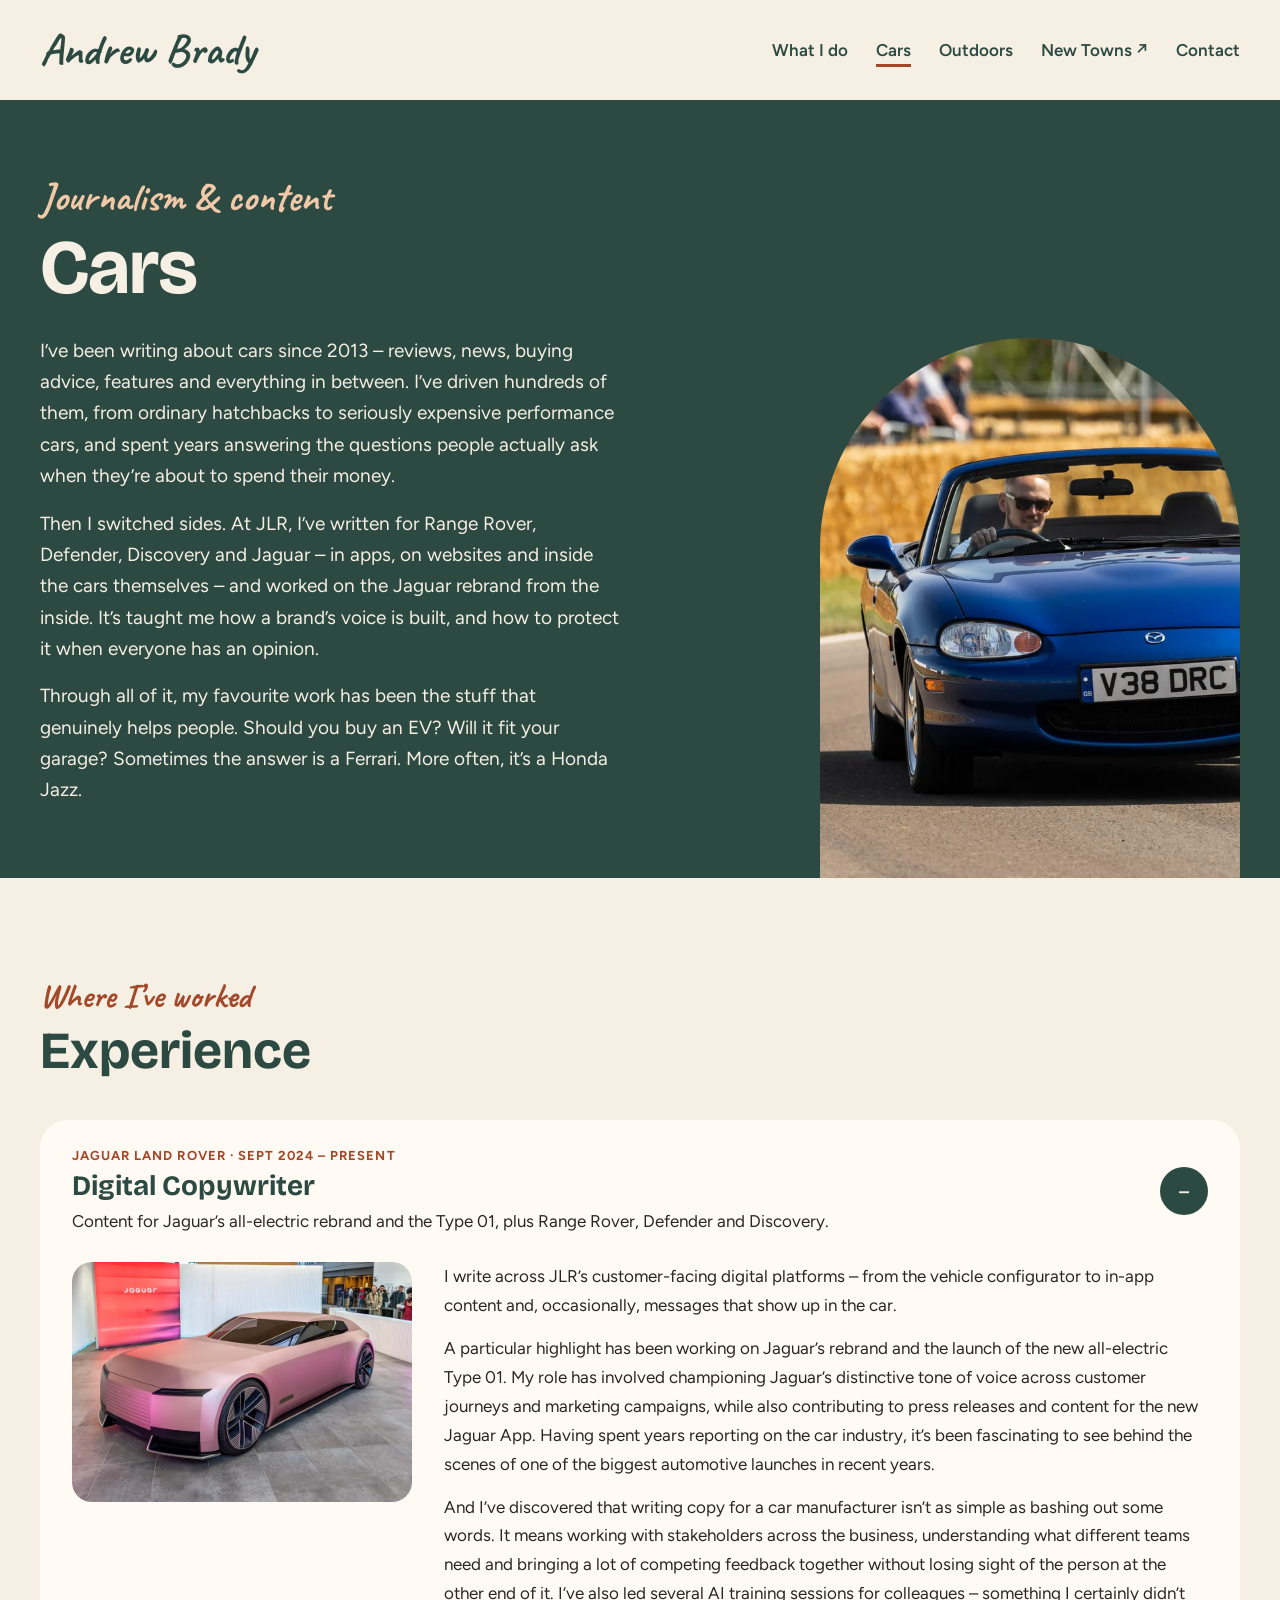
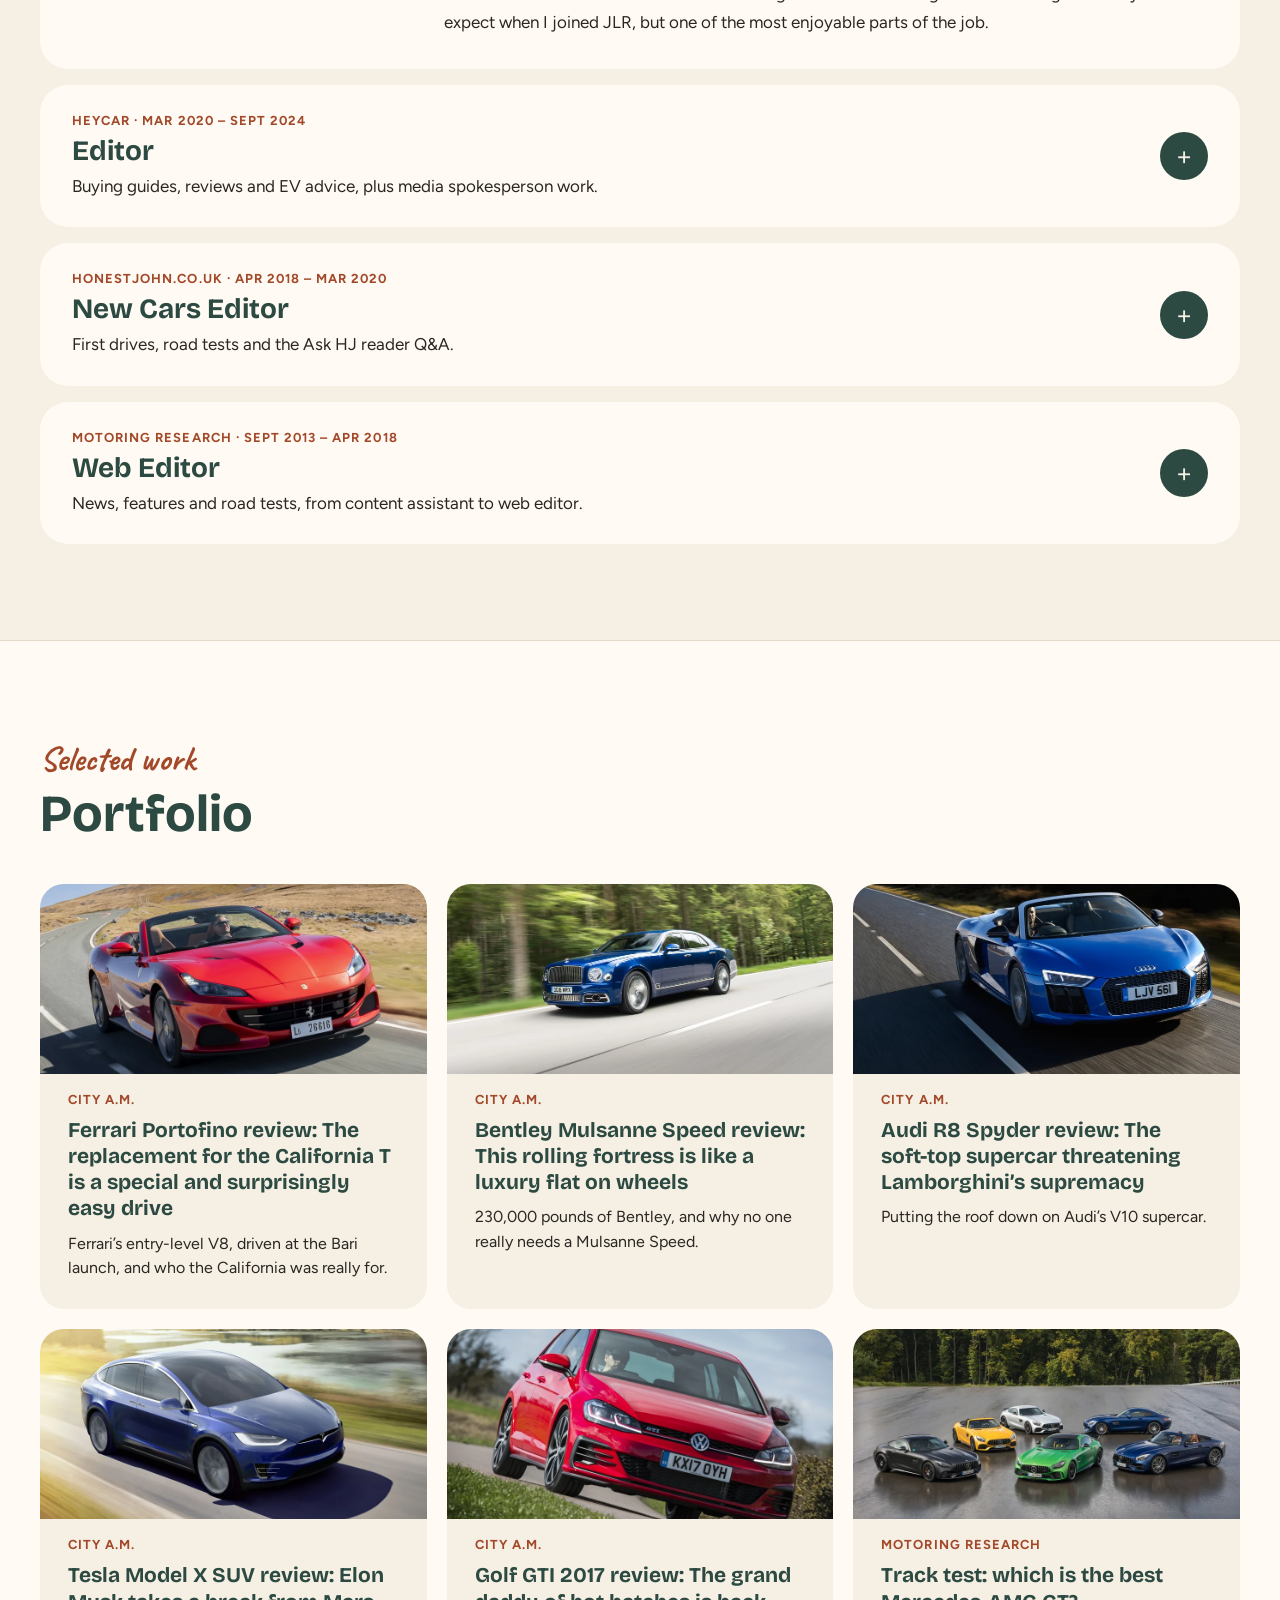
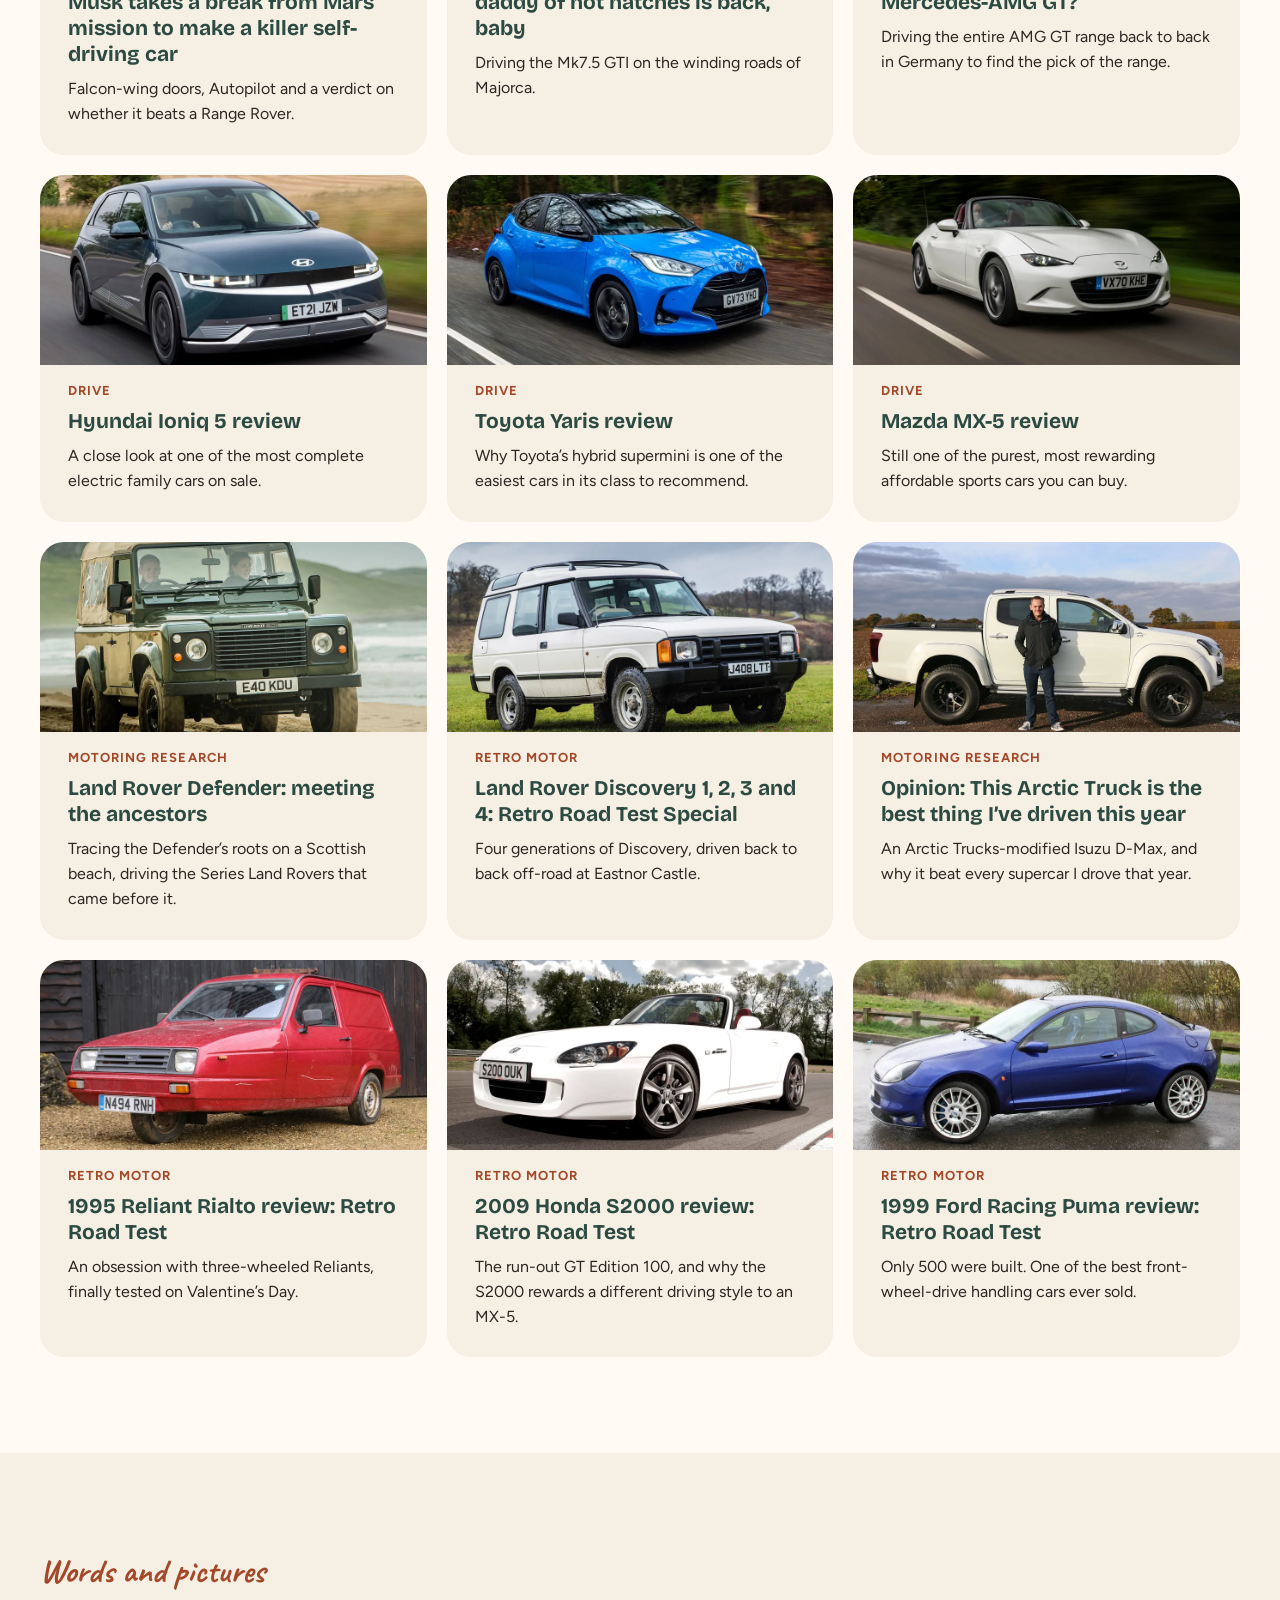
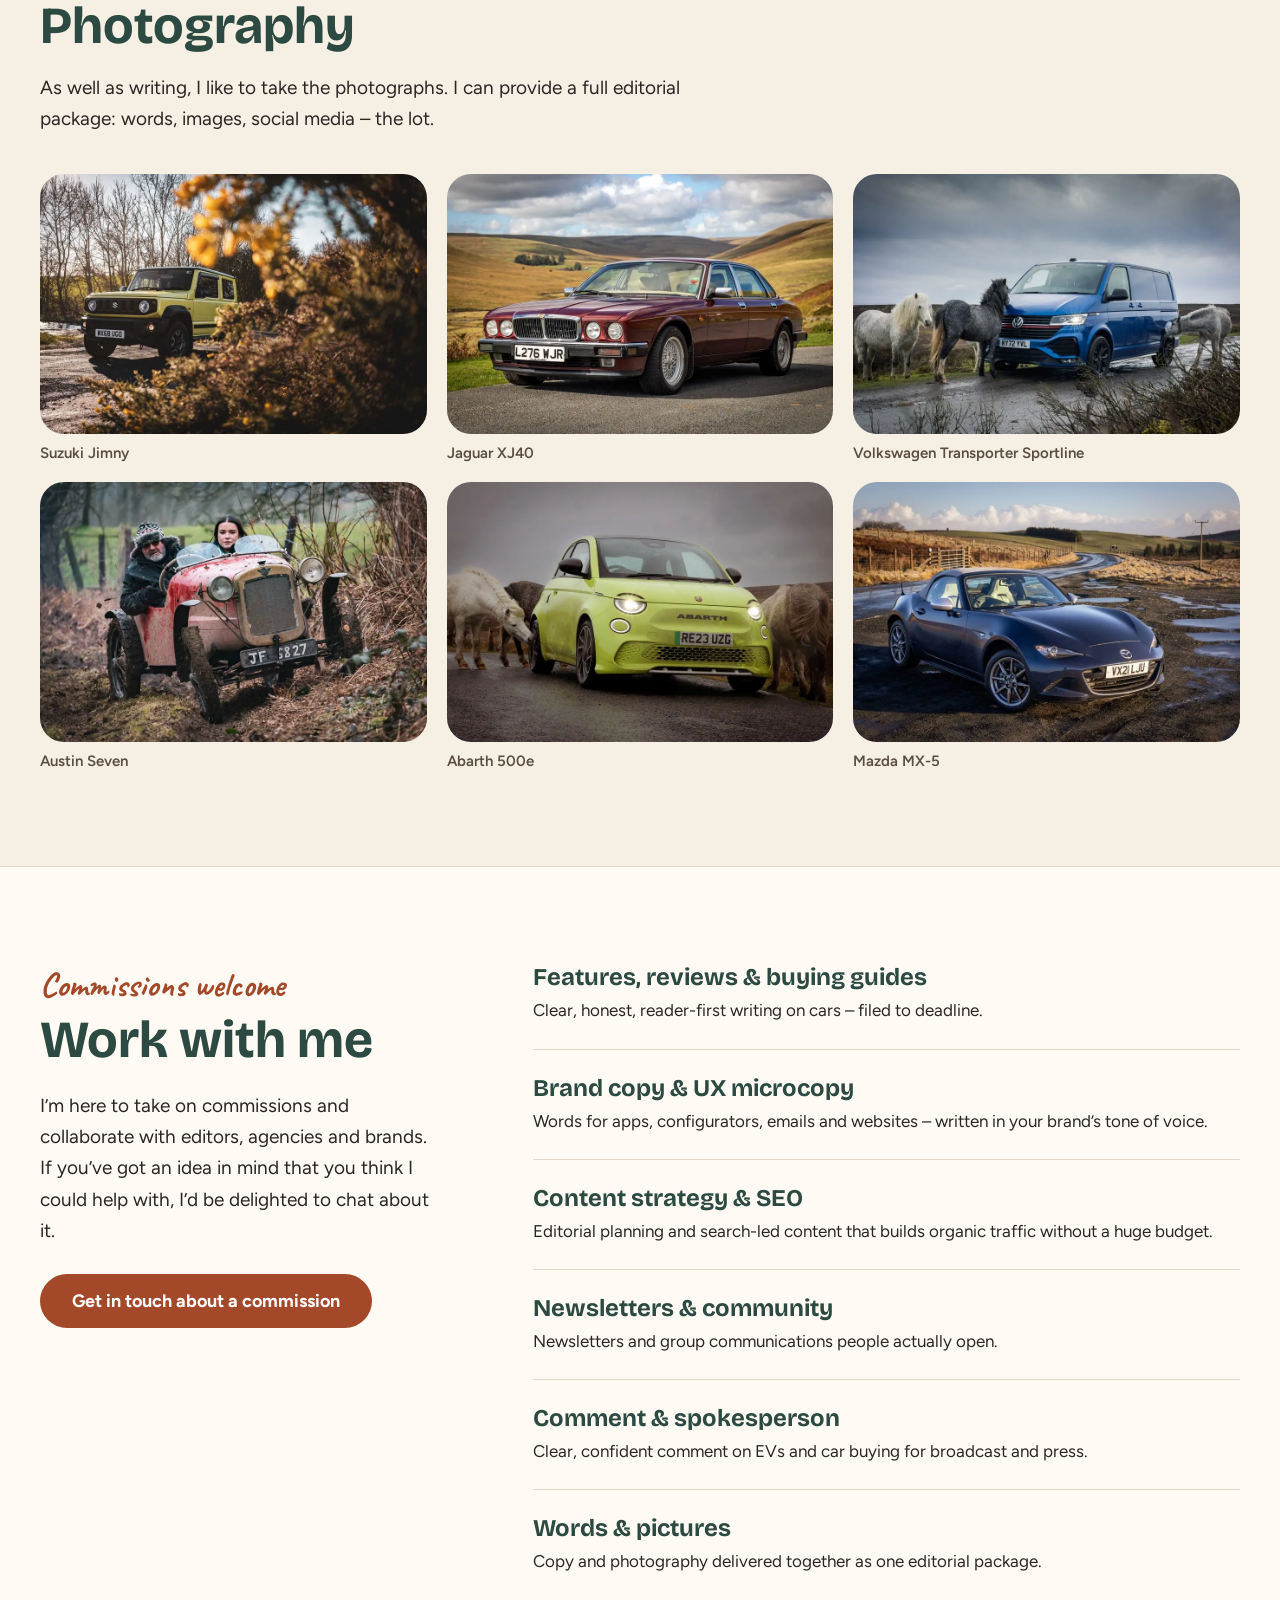
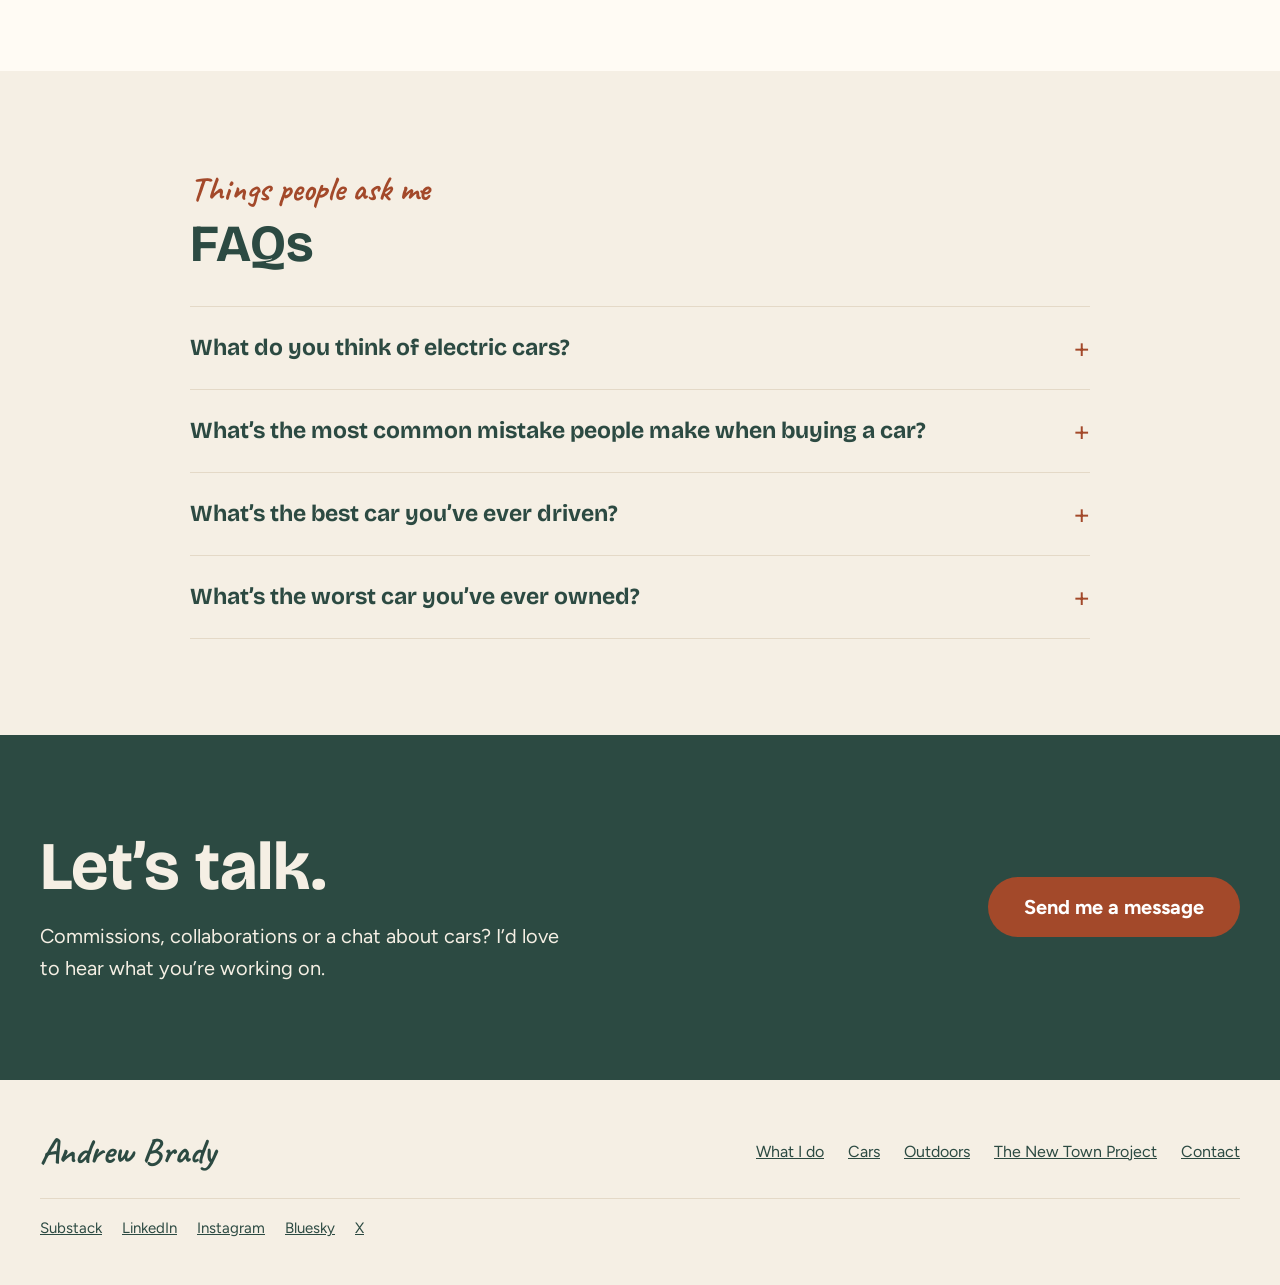
==== commit 3f764ddb: "update" ====
--- a/cars.html
+++ b/cars.html
@@ -75,7 +75,7 @@
 <span style="flex: 1 1 480px; min-width: 0; display: block">
 <span style="display: block; font-size: 13px; font-weight: 700; letter-spacing: 0.08em; text-transform: uppercase; color: var(--accent); margin-bottom: 6px">Jaguar Land Rover · Sept 2024 – present</span>
 <span style="display: block; font-family: 'Bricolage Grotesque', sans-serif; font-size: 28px; font-weight: 700; color: var(--primary); margin-bottom: 6px">Digital Copywriter</span>
-<span style="display: block; font-size: 17px; line-height: 1.5">Content for the Jaguar rebrand and Type 01, plus Range Rover, Defender and Discovery.</span>
+<span style="display: block; font-size: 17px; line-height: 1.5">Content for Jaguar’s all-electric rebrand and the Type 01, plus Range Rover, Defender and Discovery.</span>
 </span>
 <span aria-hidden="true" style="flex: 0 0 48px; width: 48px; height: 48px; border-radius: 50%; background: var(--primary); color: var(--on-primary); display: flex; align-items: center; justify-content: center; font-size: 26px; line-height: 1" class="sign"></span>
 </summary>
@@ -83,7 +83,7 @@
 <img loading="lazy" src="img/exp-jaguar-type01-reveal.webp" alt="The Jaguar Type 01 concept on display at the JLR rebrand reveal" style="flex: 0 1 340px; min-width: 240px; width: 340px; height: 240px; border-radius: 20px; object-fit: cover; display: block">
 <div style="flex: 1 1 440px; min-width: 0">
 <p style="font-size: 17px; line-height: 1.7; margin: 0 0 14px">I write across JLR’s customer-facing digital platforms – from the vehicle configurator to in-app content and, occasionally, messages that show up in the car.</p>
-<p style="font-size: 17px; line-height: 1.7; margin: 0 0 14px">A particular highlight has been working on Jaguar’s rebrand and the launch of the new Type 01. My role has involved championing Jaguar’s distinctive tone of voice across customer journeys and marketing campaigns, while also contributing to press releases and content for the new Jaguar App. Having spent years reporting on the car industry, it’s been fascinating to see behind the scenes of one of the biggest automotive launches in recent years.</p>
+<p style="font-size: 17px; line-height: 1.7; margin: 0 0 14px">A particular highlight has been working on Jaguar’s rebrand and the launch of the new all-electric Type 01. My role has involved championing Jaguar’s distinctive tone of voice across customer journeys and marketing campaigns, while also contributing to press releases and content for the new Jaguar App. Having spent years reporting on the car industry, it’s been fascinating to see behind the scenes of one of the biggest automotive launches in recent years.</p>
 <p style="font-size: 17px; line-height: 1.7; margin: 0">And I’ve discovered that writing copy for a car manufacturer isn’t as simple as bashing out some words. It means working with stakeholders across the business, understanding what different teams need and bringing a lot of competing feedback together without losing sight of the person at the other end of it. I’ve also led several AI training sessions for colleagues – something I certainly didn’t expect when I joined JLR, but one of the most enjoyable parts of the job.</p>
 </div>
 </div>
@@ -103,7 +103,7 @@
 <div style="flex: 1 1 440px; min-width: 0">
 <p style="font-size: 17px; line-height: 1.7; margin: 0 0 14px">I joined heycar with a remit to bring the same kind of no-nonsense advice I’d been writing at HonestJohn.co.uk – buying guides, ownership tips and detailed car reviews.</p>
 <p style="font-size: 17px; line-height: 1.7; margin: 0 0 14px">Alongside the editorial work came a steep SEO learning curve, with a strong focus on building high-intent organic traffic in a competitive space without the marketing budgets of our rivals.</p>
-<p style="font-size: 17px; line-height: 1.7; margin: 0 0 14px">My favourite project was heycar e-quipped: 10-minute calls where customers could ask a real person anything about electric vehicles. That person was me – and speaking directly to buyers like that remains one of the highlights of my career.</p>
+<p style="font-size: 17px; line-height: 1.7; margin: 0 0 14px">My favourite project was heycar e-quipped: 10-minute calls where customers could ask a real person anything about electric vehicles. That person was me. It brought in more leads and sign-ups, and worked so well the format was rolled out across other content. Speaking directly to buyers like that remains one of the highlights of my career.</p>
 <p style="font-size: 17px; line-height: 1.7; margin: 0">I also became heycar’s media spokesperson on electric cars, including an appearance on ITV Central News.</p>
 </div>
 </div>
